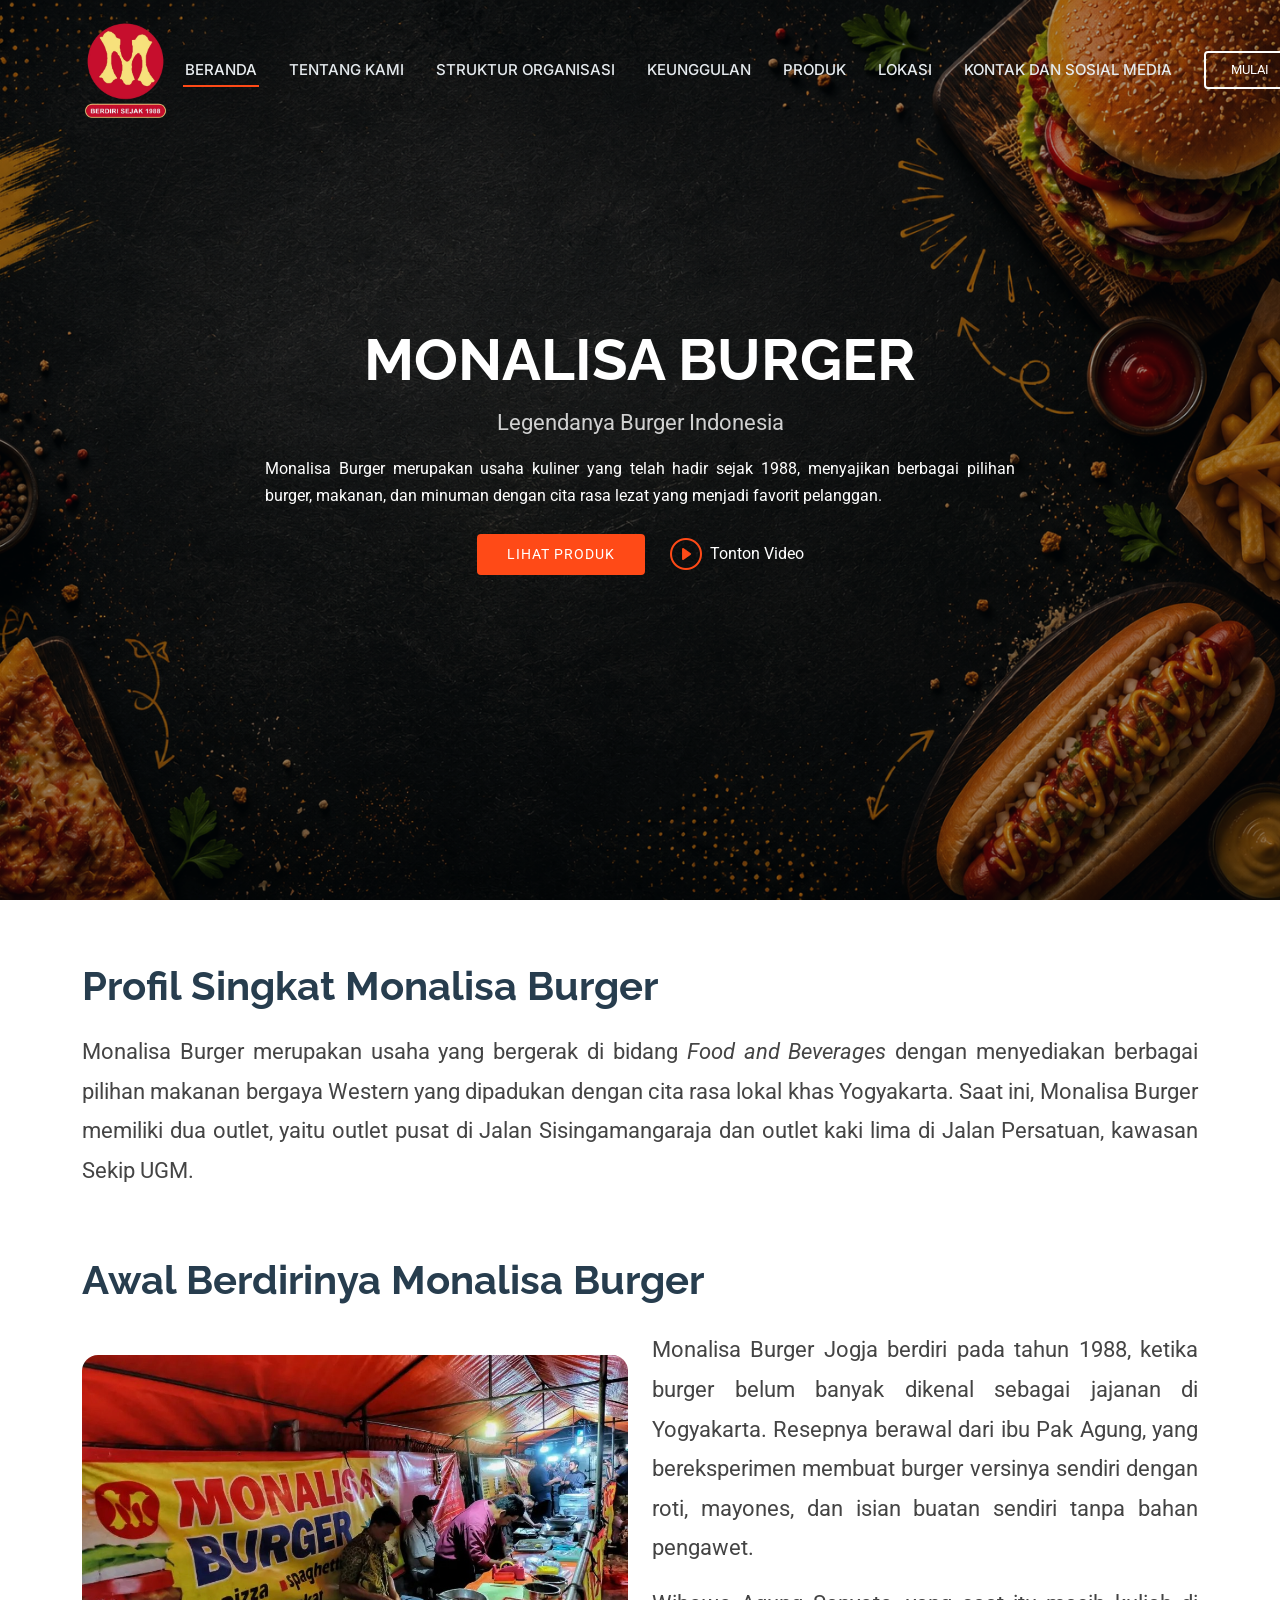
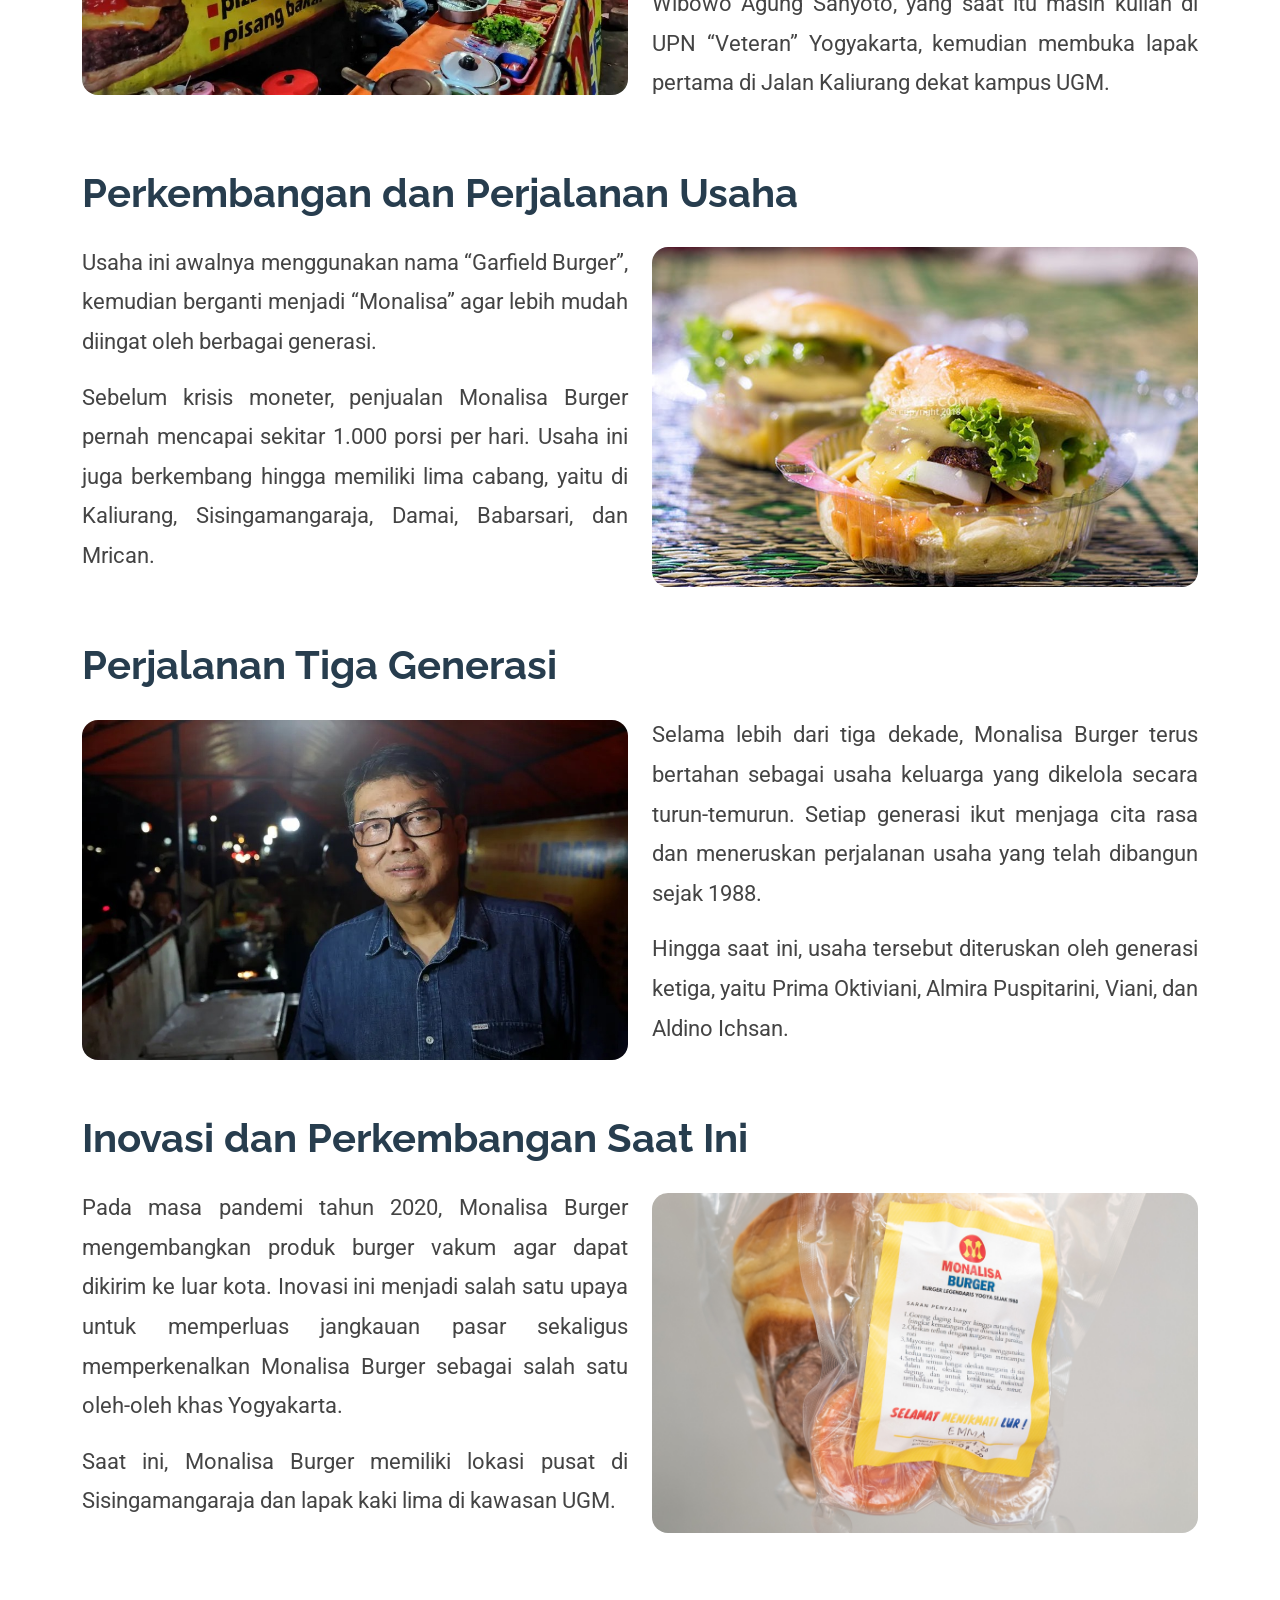
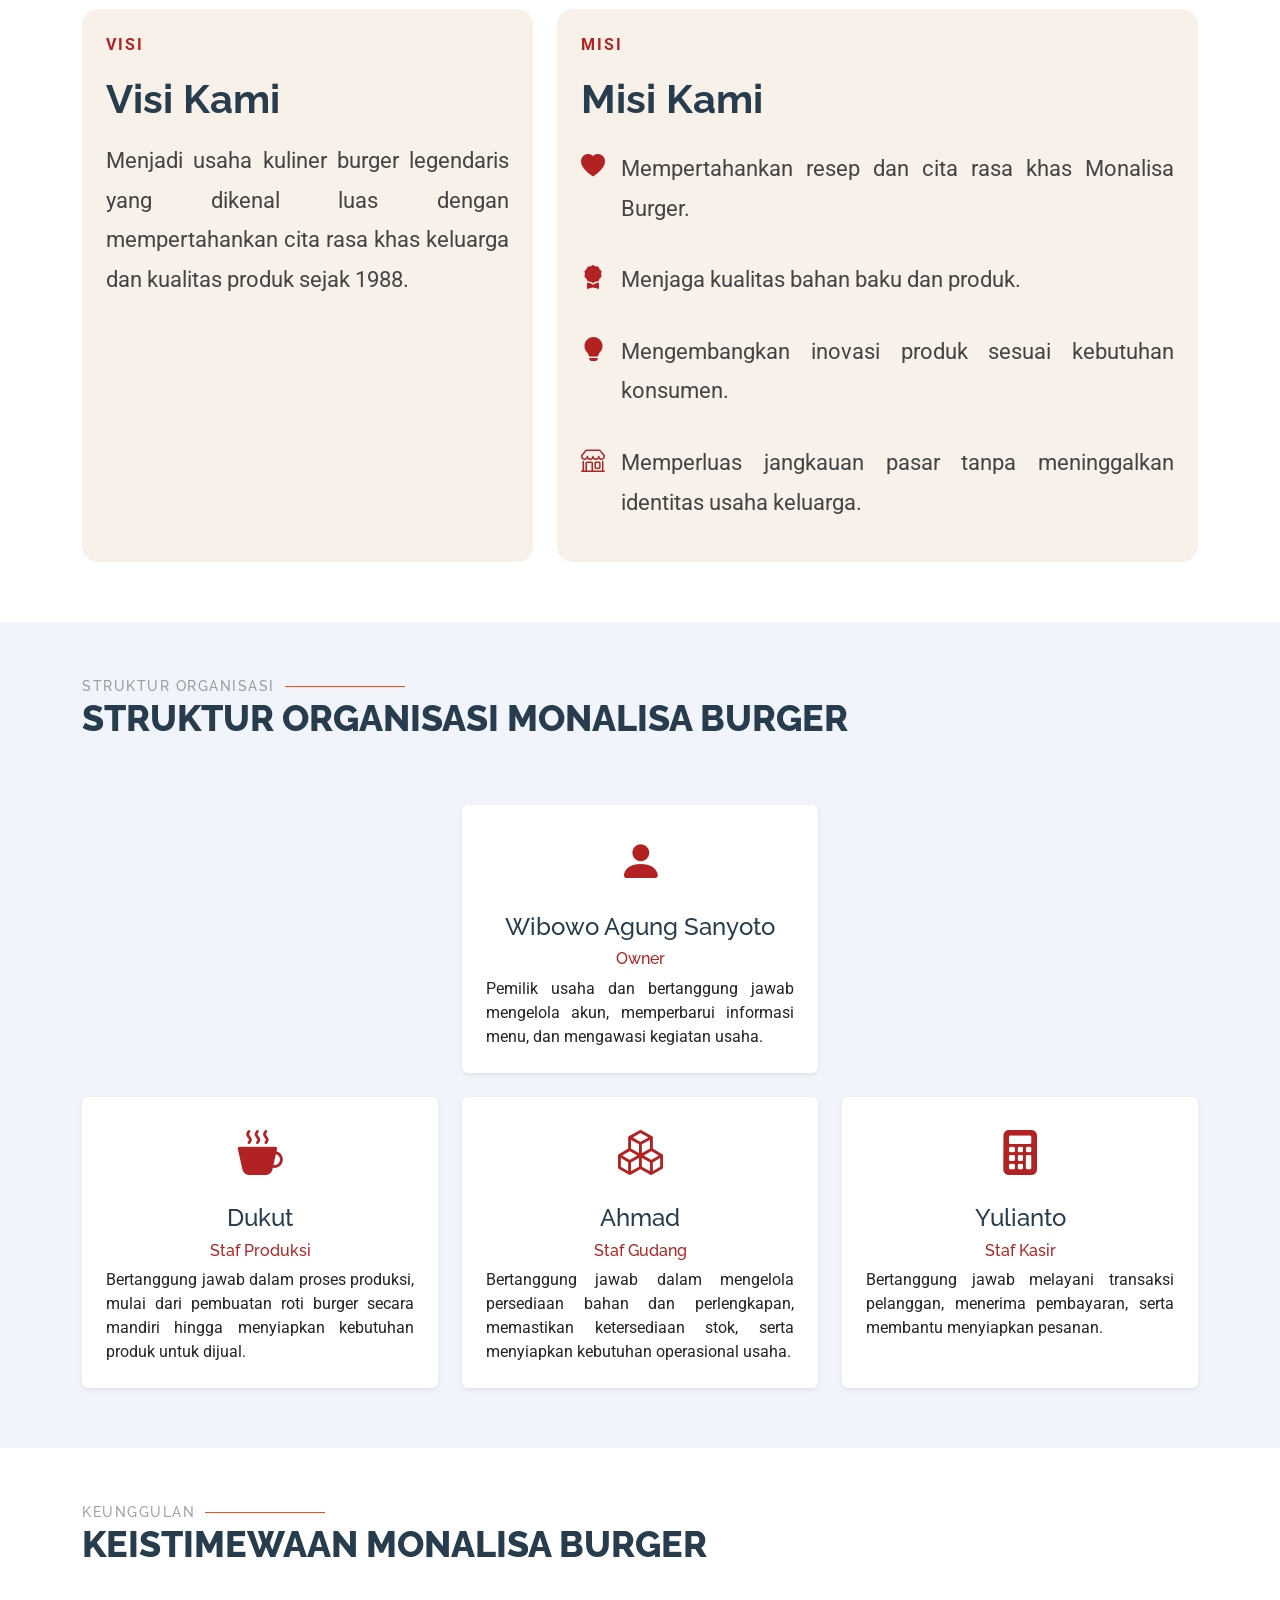
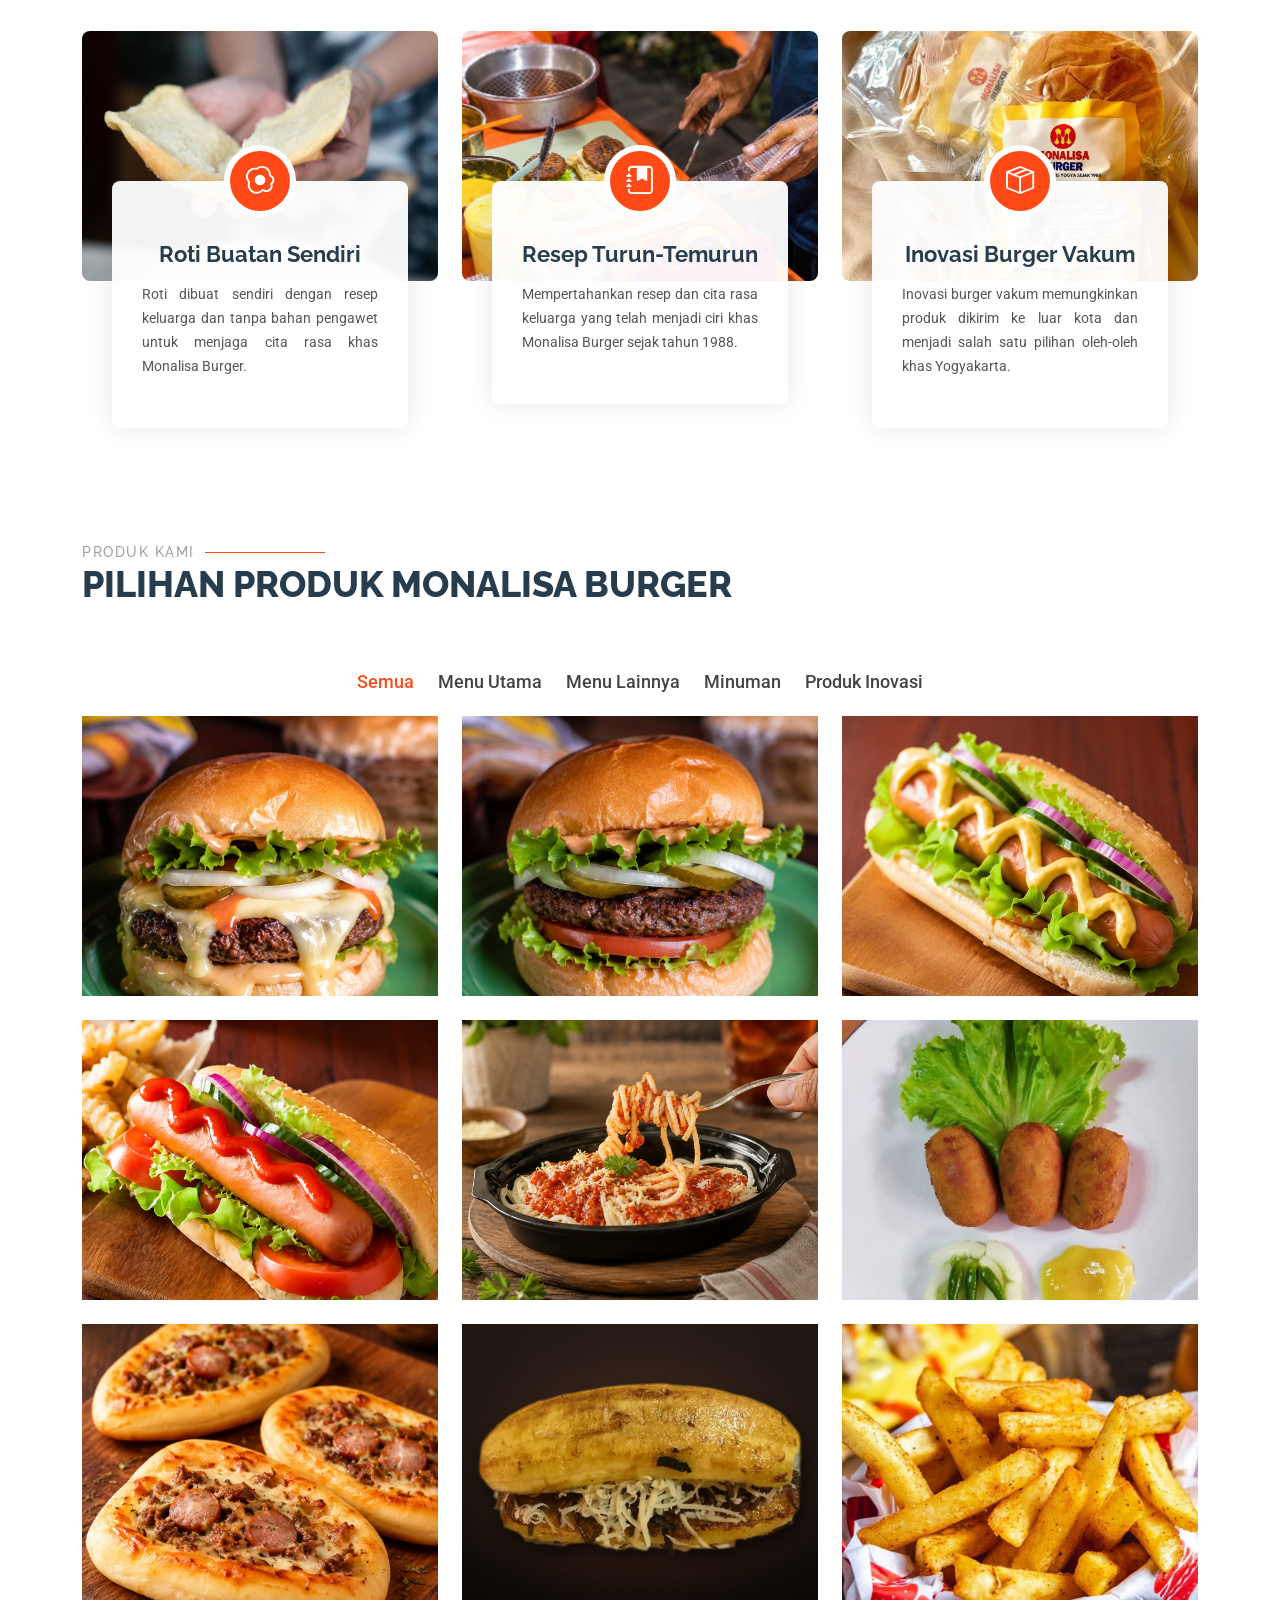
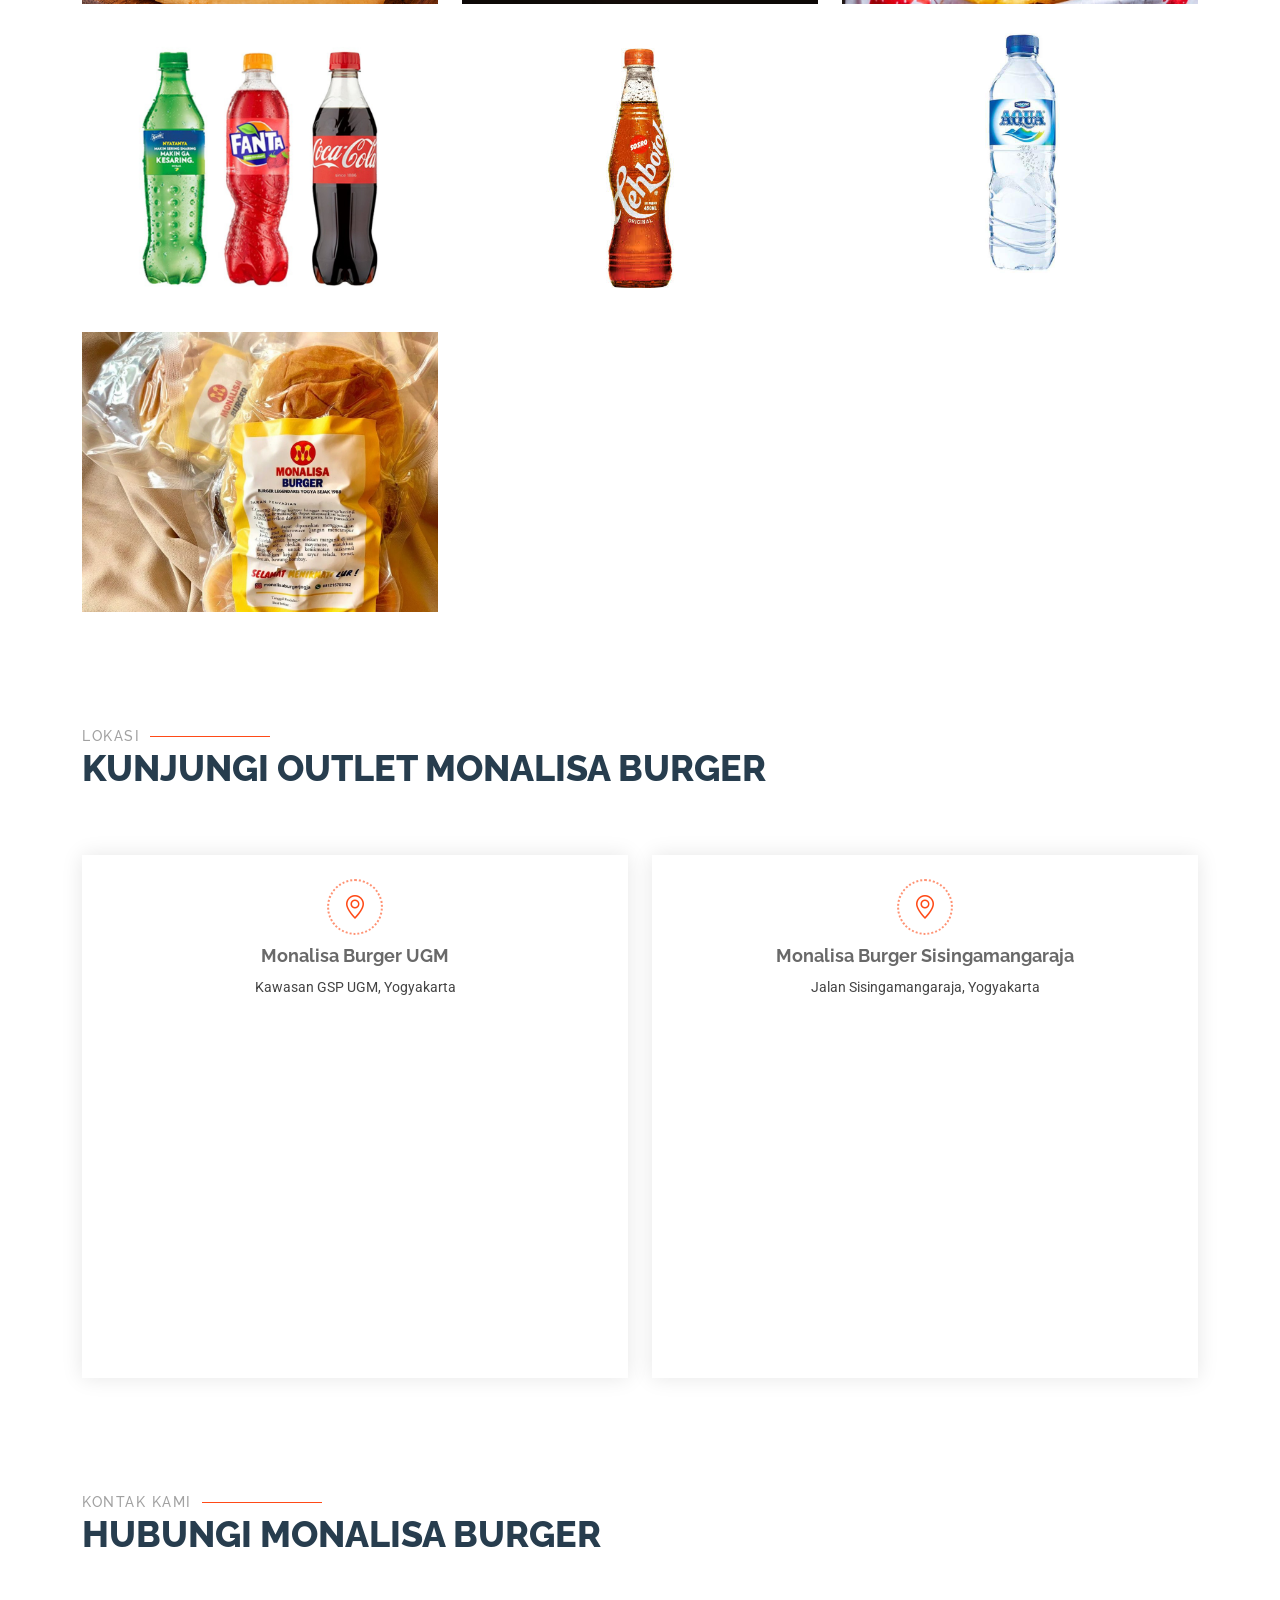
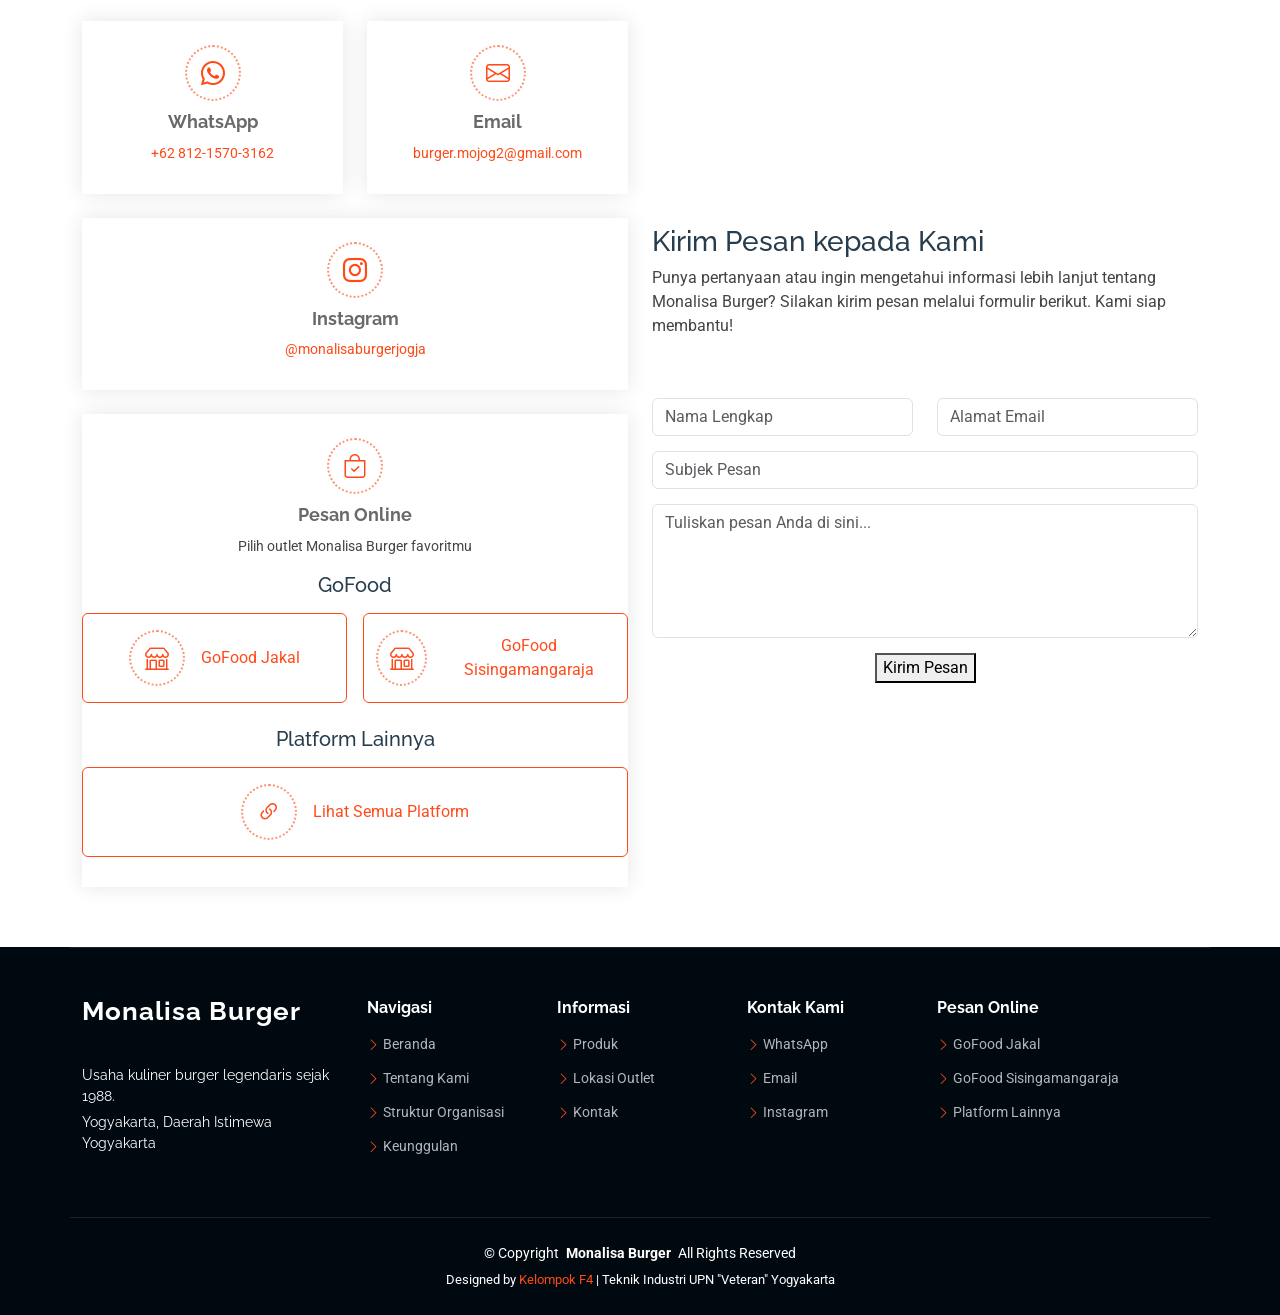
==== index.html @ 2380ec1b "first commit" ====
<!DOCTYPE html>
<html lang="id">

<head>
  <meta charset="utf-8">
  <meta content="width=device-width, initial-scale=1.0" name="viewport">
  <title>Monalisa Burger | Legendanya Burger Indonesia</title>
  <meta name="description" content="">
  <meta name="keywords" content="">

  <!-- Favicons -->
  <link href="assets/img/logo-monalisa2.png" rel="icon">
  <link href="assets/img/logo-monalisa2.png" rel="apple-touch-icon">

  <!-- Fonts -->
  <link href="https://fonts.googleapis.com" rel="preconnect">
  <link href="https://fonts.gstatic.com" rel="preconnect" crossorigin>
  <link href="https://fonts.googleapis.com/css2?family=Roboto:ital,wght@0,100;0,300;0,400;0,500;0,700;0,900;1,100;1,300;1,400;1,500;1,700;1,900&family=Raleway:ital,wght@0,100;0,200;0,300;0,400;0,500;0,600;0,700;0,800;0,900;1,100;1,200;1,300;1,400;1,500;1,600;1,700;1,800;1,900&family=Inter:wght@100;200;300;400;500;600;700;800;900&display=swap" rel="stylesheet">

  <!-- Vendor CSS Files -->
  <link href="assets/vendor/bootstrap/css/bootstrap.min.css" rel="stylesheet">
  <link href="assets/vendor/bootstrap-icons/bootstrap-icons.css" rel="stylesheet">
  <link href="assets/vendor/aos/aos.css" rel="stylesheet">
  <link href="assets/vendor/glightbox/css/glightbox.min.css" rel="stylesheet">
  <link href="assets/vendor/swiper/swiper-bundle.min.css" rel="stylesheet">

  <!-- Main CSS File -->
  <link href="assets/css/main.css" rel="stylesheet">

  <!-- =======================================================
  
  ======================================================== -->
</head>

<body class="index-page">

  <header id="header" class="header d-flex align-items-center fixed-top">
    <div class="container-fluid container-xl position-relative d-flex align-items-center">

      <a href="index.html" class="logo d-flex align-items-center me-auto">
  <img src="./assets/img/logo-monalisa2.png" alt="Monalisa Burger">
</a>

      <nav id="navmenu" class="navmenu">
        <ul>
  <li><a href="#hero" class="active">Beranda</a></li>
  <li><a href="#about">Tentang Kami</a></li>
  <li><a href="#team">Struktur Organisasi</a></li>
  <li><a href="#services">Keunggulan</a></li>
  <li><a href="#portfolio">Produk</a></li>
  <li><a href="#lokasi">Lokasi</a></li>
  <li><a href="#contact">Kontak dan Sosial Media</a></li>
</ul>
        <i class="mobile-nav-toggle d-xl-none bi bi-list"></i>
      </nav>

      <a class="cta-btn" href="index.html#about">Mulai</a>

    </div>
  </header>

  <main class="main">

    <!-- Hero Section -->
    <section id="hero" class="hero section dark-background">

      <img src="assets/img/background-monalisa.png" alt="" data-aos="fade-in">

      <div class="container d-flex flex-column align-items-center">
        <h2 data-aos="fade-up" data-aos-delay="100">MONALISA BURGER</h2>
        <p data-aos="fade-up" data-aos-delay="200">Legendanya Burger Indonesia</p>
        <div class="hero-description" data-aos="fade-up" data-aos-delay="250">
      Monalisa Burger merupakan usaha kuliner yang telah hadir sejak 1988,
      menyajikan berbagai pilihan burger, makanan, dan minuman dengan cita
      rasa lezat yang menjadi favorit pelanggan.
    </div>
        <div class="d-flex mt-4" data-aos="fade-up" data-aos-delay="300">
 <a href="#portfolio" class="btn-get-started">Lihat Produk</a>

 <a href="https://vt.tiktok.com/ZSptwECGv/"
   target="_blank"
   rel="noopener noreferrer"
   class="btn-watch-video d-flex align-items-center">
  <i class="bi bi-play-circle"></i>
  <span>Tonton Video</span>
</a>
</div>
      </div>

    </section><!-- /Hero Section -->

<!-- About Section -->
<section id="about" class="about section">

<div class="container">

    <!-- Profil Singkat UMKM -->
    <div class="row mb-5" data-aos="fade-up">
      <div class="col-12">
        <h3>Profil Singkat Monalisa Burger</h3>
        <p>Monalisa Burger merupakan usaha yang bergerak di bidang <i>Food and Beverages</i> dengan menyediakan berbagai pilihan makanan bergaya Western yang dipadukan dengan cita rasa lokal khas Yogyakarta. Saat ini, Monalisa Burger memiliki dua outlet, yaitu outlet pusat di Jalan Sisingamangaraja dan outlet kaki lima di Jalan Persatuan, kawasan Sekip UGM.</p>
      </div>
    </div>

   
<!-- Sejarah 1 -->
<div class="row gy-4 align-items-center mb-5">
  <div class="col-12" data-aos="fade-up">
    <h3>Awal Berdirinya Monalisa Burger</h3>
  </div>

  <div class="col-lg-6" data-aos="fade-up">
    <img src="assets/img/gerai-monalisa.jpeg"
         class="img-fluid rounded-4 sejarah-img"
         alt="Gerai Monalisa Burger">
  </div>

  <div class="col-lg-6" data-aos="fade-up" data-aos-delay="100">
    <p>Monalisa Burger Jogja berdiri pada tahun 1988, ketika burger belum banyak dikenal sebagai jajanan di Yogyakarta. Resepnya berawal dari ibu Pak Agung, yang bereksperimen membuat burger versinya sendiri dengan roti, mayones, dan isian buatan sendiri tanpa bahan pengawet.</p>
    <p>Wibowo Agung Sanyoto, yang saat itu masih kuliah di UPN “Veteran” Yogyakarta, kemudian membuka lapak pertama di Jalan Kaliurang dekat kampus UGM.</p>
  </div>
</div>

<!-- Sejarah 2 -->
<div class="row gy-4 align-items-center mb-5">
  <div class="col-12" data-aos="fade-up">
    <h3>Perkembangan dan Perjalanan Usaha</h3>
  </div>

  <div class="col-lg-6 order-lg-2" data-aos="fade-up">
    <img src="assets/img/burger-monalisa.jpeg"
         class="img-fluid rounded-4 sejarah-img"
         alt="Perkembangan Monalisa Burger">
  </div>

  <div class="col-lg-6 order-lg-1" data-aos="fade-up" data-aos-delay="100">
    <p>Usaha ini awalnya menggunakan nama “Garfield Burger”, kemudian berganti menjadi “Monalisa” agar lebih mudah diingat oleh berbagai generasi.</p>
    <p>Sebelum krisis moneter, penjualan Monalisa Burger pernah mencapai sekitar 1.000 porsi per hari. Usaha ini juga berkembang hingga memiliki lima cabang, yaitu di Kaliurang, Sisingamangaraja, Damai, Babarsari, dan Mrican.</p>
  </div>
</div>

<!-- Sejarah 3 -->
<div class="row gy-4 align-items-center mb-5">
  <div class="col-12" data-aos="fade-up">
    <h3>Perjalanan Tiga Generasi</h3>
  </div>

  <div class="col-lg-6" data-aos="fade-up">
    <img src="assets/img/pak-agung.jpeg"
         class="img-fluid rounded-4 sejarah-img"
         alt="Pak Agung">
  </div>

  <div class="col-lg-6" data-aos="fade-up" data-aos-delay="100">
    <p>Selama lebih dari tiga dekade, Monalisa Burger terus bertahan sebagai usaha keluarga yang dikelola secara turun-temurun. Setiap generasi ikut menjaga cita rasa dan meneruskan perjalanan usaha yang telah dibangun sejak 1988.</p>
    <p>Hingga saat ini, usaha tersebut diteruskan oleh generasi ketiga, yaitu Prima Oktiviani, Almira Puspitarini, Viani, dan Aldino Ichsan.</p>
  </div>
</div>

<!-- Sejarah 4 -->
<div class="row gy-4 align-items-center mb-5">
  <div class="col-12" data-aos="fade-up">
    <h3>Inovasi dan Perkembangan Saat Ini</h3>
  </div>

  <div class="col-lg-6 order-lg-2" data-aos="fade-up">
    <img src="assets/img/burger-vacum.jpg"
         class="img-fluid rounded-4 sejarah-img"
         alt="Inovasi Produk Monalisa Burger">
  </div>

  <div class="col-lg-6 order-lg-1" data-aos="fade-up" data-aos-delay="100">
    <p>Pada masa pandemi tahun 2020, Monalisa Burger mengembangkan produk burger vakum agar dapat dikirim ke luar kota. Inovasi ini menjadi salah satu upaya untuk memperluas jangkauan pasar sekaligus memperkenalkan Monalisa Burger sebagai salah satu oleh-oleh khas Yogyakarta.</p>
    <p>Saat ini, Monalisa Burger memiliki lokasi pusat di Sisingamangaraja dan lapak kaki lima di kawasan UGM.</p>
  </div>
</div>



<!-- Visi dan Misi -->
<div class="row gy-4 mt-5" data-aos="fade-up">

  <div class="col-lg-5">
    <div class="p-4 h-100 rounded-4" style="background-color: #f8f1e9;">
      <span class="text-uppercase fw-bold" style="color: #b22222; letter-spacing: 2px;">Visi</span>
      <h3 class="mt-3">Visi Kami</h3>
      <p class="mt-3">
        Menjadi usaha kuliner burger legendaris yang dikenal luas
        dengan mempertahankan cita rasa khas keluarga dan kualitas
        produk sejak 1988.
      </p>
    </div>
  </div>

  <div class="col-lg-7">
    <div class="p-4 h-100 rounded-4" style="background-color: #f8f1e9;">
      <span class="text-uppercase fw-bold" style="color: #b22222; letter-spacing: 2px;">Misi</span>
      <h3 class="mt-3">Misi Kami</h3>

      <div class="d-flex gap-3 mt-4">
        <i class="bi bi-heart-fill fs-4" style="color: #b22222;"></i>
        <p>Mempertahankan resep dan cita rasa khas Monalisa Burger.</p>
      </div>

      <div class="d-flex gap-3 mt-3">
        <i class="bi bi-award-fill fs-4" style="color: #b22222;"></i>
        <p>Menjaga kualitas bahan baku dan produk.</p>
      </div>

      <div class="d-flex gap-3 mt-3">
        <i class="bi bi-lightbulb-fill fs-4" style="color: #b22222;"></i>
        <p>Mengembangkan inovasi produk sesuai kebutuhan konsumen.</p>
      </div>

      <div class="d-flex gap-3 mt-3">
        <i class="bi bi-shop fs-4" style="color: #b22222;"></i>
        <p>Memperluas jangkauan pasar tanpa meninggalkan identitas usaha keluarga.</p>
      </div>
    </div>
  </div>

</div>
<!-- End Visi dan Misi -->

</section><!-- /About Section -->

<!-- Team Section -->
<section id="team" class="team section light-background">

  <!-- Section Title -->
  <div class="container section-title" data-aos="fade-up">
    <h2>Struktur Organisasi</h2>
    <p>STRUKTUR ORGANISASI MONALISA BURGER</p>
  </div><!-- End Section Title -->

  <div class="container">

    <!-- Owner -->
    <div class="row justify-content-center mb-4">
      <div class="col-lg-4 col-md-6" data-aos="fade-up">
        <div class="card h-100 border-0 shadow-sm text-center p-4">
          <div class="mb-3">
          <i class="bi bi-person-fill" style="font-size: 45px; color: #b22222;"></i>
          </div>
          <h4>Wibowo Agung Sanyoto</h4>
          <h6 style="color: #b22222;">Owner</h6>
          <p class="mb-0">Pemilik usaha dan bertanggung jawab mengelola akun, memperbarui informasi menu,
  dan mengawasi kegiatan usaha.</p>
        </div>
      </div>
    </div>

    <!-- Staff -->
    <div class="row gy-4">

      <!-- Produksi -->
      <div class="col-lg-4 col-md-6" data-aos="fade-up" data-aos-delay="100">
        <div class="card h-100 border-0 shadow-sm text-center p-4">
          <div class="mb-3">
            <i class="bi bi-cup-hot-fill" style="font-size: 45px; color: #b22222;"></i>
          </div>
          <h4>Dukut</h4>
          <h6 style="color: #b22222;">Staf Produksi</h6>
          <p class="mb-0">Bertanggung jawab dalam proses produksi, mulai dari pembuatan roti burger secara mandiri hingga menyiapkan kebutuhan produk untuk dijual.</p>
        </div>
      </div>

      <!-- Gudang -->
      <div class="col-lg-4 col-md-6" data-aos="fade-up" data-aos-delay="200">
        <div class="card h-100 border-0 shadow-sm text-center p-4">
          <div class="mb-3">
            <i class="bi bi-boxes" style="font-size: 45px; color: #b22222;"></i>
          </div>
          <h4>Ahmad</h4>
          <h6 style="color: #b22222;">Staf Gudang</h6>
          <p class="mb-0">Bertanggung jawab dalam mengelola persediaan bahan dan perlengkapan, memastikan ketersediaan stok, serta menyiapkan kebutuhan operasional usaha.</p>
        </div>
      </div>

      <!-- Kasir -->
      <div class="col-lg-4 col-md-6" data-aos="fade-up" data-aos-delay="300">
        <div class="card h-100 border-0 shadow-sm text-center p-4">
          <div class="mb-3">
          <i class="bi bi-calculator-fill" style="font-size: 45px; color: #b22222;"></i>
          </div>
          <h4>Yulianto</h4>
          <h6 style="color: #b22222;">Staf Kasir</h6>
          <p class="mb-0">Bertanggung jawab melayani transaksi pelanggan, menerima pembayaran, serta membantu menyiapkan pesanan.</p>
        </div>
      </div>

    </div>

  </div>

</section><!-- /Team Section -->
    
<!-- Services Section -->
<section id="services" class="services section">

  <!-- Section Title -->
  <div class="container section-title" data-aos="fade-up">
    <h2>Keunggulan</h2>
    <p>Keistimewaan Monalisa Burger</p>
  </div>

  <div class="container" data-aos="fade-up" data-aos-delay="100">

    <div class="row gy-5">

      <!-- Keunggulan 1 -->
      <div class="col-xl-4 col-md-6" data-aos="zoom-in" data-aos-delay="200">
        <div class="service-item">
          <div class="img">
            <img src="assets/img/roti-buatan.jpg" class="img-fluid" alt="Roti Buatan Sendiri">
          </div>
          <div class="details position-relative">
            <div class="icon">
              <i class="bi bi-egg-fried"></i>
            </div>
            <h3>Roti Buatan Sendiri</h3>
            <p>Roti dibuat sendiri dengan resep keluarga dan tanpa bahan pengawet untuk menjaga cita rasa khas Monalisa Burger.</p>
          </div>
        </div>
      </div>

      <!-- Keunggulan 2 -->
      <div class="col-xl-4 col-md-6" data-aos="zoom-in" data-aos-delay="300">
        <div class="service-item">
          <div class="img">
            <img src="assets/img/resep.png" class="img-fluid" alt="Resep Turun-Temurun">
          </div>
          <div class="details position-relative">
            <div class="icon">
              <i class="bi bi-journal-bookmark-fill"></i>
            </div>
            <h3>Resep Turun-Temurun</h3>
            <p>Mempertahankan resep dan cita rasa keluarga yang telah menjadi ciri khas Monalisa Burger sejak tahun 1988.</p>
          </div>
        </div>
      </div>

      <!-- Keunggulan 3 -->
      <div class="col-xl-4 col-md-6" data-aos="zoom-in" data-aos-delay="400">
        <div class="service-item">
          <div class="img">
            <img src="assets/img/burger-vacum2.jpeg" class="img-fluid" alt="Burger Vakum">
          </div>
          <div class="details position-relative">
            <div class="icon">
              <i class="bi bi-box-seam"></i>
            </div>
            <h3>Inovasi Burger Vakum</h3>
            <p>Inovasi burger vakum memungkinkan produk dikirim ke luar kota dan menjadi salah satu pilihan oleh-oleh khas Yogyakarta.</p>
          </div>
        </div>
      </div>

</section><!-- /Services Section -->


    <!-- Portfolio Section -->
    <section id="portfolio" class="portfolio section">

      <!-- Section Title -->
      <div class="container section-title" data-aos="fade-up">
  <h2>Produk Kami</h2>
  <p>PILIHAN PRODUK MONALISA BURGER</p>
</div><!-- End Section Title -->

      <div class="container">

        <div class="isotope-layout" data-default-filter="*" data-layout="masonry" data-sort="original-order">

        <ul class="portfolio-filters isotope-filters" data-aos="fade-up" data-aos-delay="100">
  <li data-filter="*" class="filter-active">Semua</li>
  <li data-filter=".filter-main">Menu Utama</li>
  <li data-filter=".filter-other">Menu Lainnya</li>
  <li data-filter=".filter-drink">Minuman</li>
  <li data-filter=".filter-inovasi">Produk Inovasi</li>
</ul><!-- End Portfolio Filters -->

        <div class="row gy-4 isotope-container" data-aos="fade-up" data-aos-delay="200">

  <!-- MENU UTAMA -->

  <div class="col-lg-4 col-md-6 portfolio-item isotope-item filter-main">
  <div class="portfolio-content h-100 product-card"
       data-bs-toggle="modal" data-bs-target="#burgerKejuModal"
       style="cursor: pointer;">

    <img src="assets/img/portfolio/burger-keju.png" class="img-fluid" alt="Burger Keju">

    <div class="portfolio-info">
      <h4>Burger Keju</h4>
      <p>Rp26.000</p>
    </div>

  </div>
</div>

  <div class="col-lg-4 col-md-6 portfolio-item isotope-item filter-main">
  <div class="portfolio-content h-100 product-card"
       data-bs-toggle="modal" data-bs-target="#burgerBiasaModal"
       style="cursor: pointer;">

    <img src="assets/img/portfolio/burger-biasa.png" class="img-fluid" alt="Burger Biasa">

    <div class="portfolio-info">
      <h4>Burger Biasa</h4>
      <p>Rp24.000</p>
    </div>

  </div>
</div>

  <div class="col-lg-4 col-md-6 portfolio-item isotope-item filter-main">
  <div class="portfolio-content h-100 product-card"
       data-bs-toggle="modal" data-bs-target="#hotdogKejuModal"
       style="cursor: pointer;">

    <img src="assets/img/portfolio/hotdog-keju.png" class="img-fluid" alt="Hotdog Keju">

    <div class="portfolio-info">
      <h4>Hotdog Keju</h4>
      <p>Rp26.000</p>
    </div>

  </div>
</div>

  <div class="col-lg-4 col-md-6 portfolio-item isotope-item filter-main">
  <div class="portfolio-content h-100 product-card"
       data-bs-toggle="modal" data-bs-target="#hotdogBiasaModal"
       style="cursor: pointer;">

    <img src="assets/img/portfolio/hotdog-biasa.png" class="img-fluid" alt="Hotdog Biasa">

    <div class="portfolio-info">
      <h4>Hotdog Biasa</h4>
      <p>Rp24.000</p>
    </div>

  </div>
</div>

  <!-- MENU LAINNYA -->

  <div class="col-lg-4 col-md-6 portfolio-item isotope-item filter-other">
  <div class="portfolio-content h-100 product-card"
       data-bs-toggle="modal" data-bs-target="#spaghettiModal"
       style="cursor: pointer;">

    <img src="assets/img/portfolio/spagetti.png" class="img-fluid" alt="Spaghetti">

    <div class="portfolio-info">
      <h4>Spaghetti</h4>
      <p>Rp18.000</p>
    </div>

  </div>
</div>

 <div class="col-lg-4 col-md-6 portfolio-item isotope-item filter-other">
  <div class="portfolio-content h-100 product-card"
       data-bs-toggle="modal" data-bs-target="#kroketMayoModal"
       style="cursor: pointer;">

   <img src="assets/img/kroket.jpeg"
     class="img-fluid rounded-4 pisang-card-img"
     alt="Kroket Mayo">

    <div class="portfolio-info">
      <h4>Kroket Mayo</h4>
      <p>Rp16.000</p>
    </div>

  </div>
</div>

  <div class="col-lg-4 col-md-6 portfolio-item isotope-item filter-other">
  <div class="portfolio-content h-100 product-card"
       data-bs-toggle="modal" data-bs-target="#pizzaModal"
       style="cursor: pointer;">

    <img src="assets/img/portfolio/pizza-2.png" class="img-fluid" alt="Pizza">

    <div class="portfolio-info">
      <h4>Pizza</h4>
      <p>Rp15.000</p>
    </div>

  </div>
</div>

  <div class="col-lg-4 col-md-6 portfolio-item isotope-item filter-other">
  <div class="portfolio-content h-100 product-card"
       data-bs-toggle="modal" data-bs-target="#pisangBakarModal"
       style="cursor: pointer;">

    <img src="./assets/img/portfolio/pisang-bakar.jpg"
     class="img-fluid pisang-card-img"
     alt="Pisang Bakar"
     onerror="this.onerror=null; this.src='assets/img/pisang-bakar.jpg';">

    <div class="portfolio-info">
      <h4>Pisang Bakar</h4>
      <p>Rp8.000</p>
    </div>

  </div>
</div>

<div class="col-lg-4 col-md-6 portfolio-item isotope-item filter-other">
  <div class="portfolio-content h-100 product-card"
       data-bs-toggle="modal" data-bs-target="#frenchFriesModal"
       style="cursor: pointer;">

    <img src="assets/img/portfolio/french-fries2.jpg"
     class="img-fluid"
     alt="French Fries"
     style="width: 100%; height: 100%; object-fit: cover;">
    <div class="portfolio-info">
      <h4>French Fries</h4>
      <p>Rp10.000</p>
    </div>

  </div>
</div>

  <!-- MINUMAN -->

  <div class="col-lg-4 col-md-6 portfolio-item isotope-item filter-drink">
  <div class="portfolio-content h-100 product-card"
       data-bs-toggle="modal" data-bs-target="#softDrinkModal"
       style="cursor: pointer;">

    <img src="assets/img/portfolio/soft-drink.jpg" class="img-fluid" alt="Soft Drink">

    <div class="portfolio-info">
      <h4>Soft Drink</h4>
      <p>Rp5.000</p>
    </div>

  </div>
</div>

 <div class="col-lg-4 col-md-6 portfolio-item isotope-item filter-drink">
  <div class="portfolio-content h-100 product-card"
       data-bs-toggle="modal" data-bs-target="#tehBotolModal"
       style="cursor: pointer;">

   <img src="assets/img/portfolio/teh-botol.jpg"
     class="img-fluid teh-botol-img"
     alt="Teh Botol">

    <div class="portfolio-info">
      <h4>Teh Botol</h4>
      <p>Rp5.000</p>
    </div>

  </div>
</div>

  <div class="col-lg-4 col-md-6 portfolio-item isotope-item filter-drink">
  <div class="portfolio-content h-100 product-card"
       data-bs-toggle="modal" data-bs-target="#aquaBotolModal"
       style="cursor: pointer;">

   <div class="aqua-img-wrapper">
  <img src="./assets/img/portfolio/aqua-botol.jpg"
     class="img-fluid aqua-img"
     alt="Aqua Botol"
     onerror="this.onerror=null; this.src='assets/img/aqua-botol.jpg';">
</div>
    <div class="portfolio-info">
      <h4>Aqua Botol</h4>
      <p>Rp5.000</p>
    </div>

  </div>
</div>


<!-- PRODUK INOVASI: BURGER VAKUM -->

<div class="col-lg-4 col-md-6 portfolio-item isotope-item filter-inovasi">
  <div class="portfolio-content h-100 product-card"
       data-bs-toggle="modal"
       data-bs-target="#burgerVakumModal"
       style="cursor: pointer;">

    <img src="assets/img/burger-vacum2.jpeg"
         class="img-fluid"
         alt="Burger Vakum Monalisa">

    <div class="portfolio-info">
      <h4>Burger Vakum Monalisa</h4>
      <p>Rp52.000</p>
    </div>

  </div>
</div>

          </div><!-- End Portfolio Container -->

        </div>

      </div>

    </section><!-- /Portfolio Section -->
    
<!-- Location Section -->
<section id="lokasi" class="contact section">

  <div class="container section-title" data-aos="fade-up">
    <h2>Lokasi</h2>
    <p>KUNJUNGI OUTLET MONALISA BURGER</p>
  </div>

  <div class="container" data-aos="fade-up">

    <div class="row gy-4">

      <!-- Lokasi UGM -->
      <div class="col-lg-6">
        <div class="info-item d-flex flex-column justify-content-center align-items-center">
         <a href="https://maps.app.goo.gl/EutedpQKK1hJoEfNA?g_st=iw"
   target="_blank"
   rel="noopener noreferrer"
   title="Buka lokasi di Google Maps"
   style="color: #ff4b1b; font-size: 32px;">
  <i class="bi bi-geo-alt"></i>
</a>
          <h3>Monalisa Burger UGM</h3>
          <p>Kawasan GSP UGM, Yogyakarta</p>
<iframe
  src="https://www.google.com/maps/embed?pb=!1m18!1m12!1m3!1d4251.695176305758!2d110.3753746!3d-7.773915000000001!2m3!1f0!2f0!3f0!3m2!1i1024!2i768!4f13.1!3m3!1m2!1s0x2e7a59b87182ef13%3A0x162ed4a237f35e6b!2smonalisa%20burger!5e1!3m2!1sid!2sid!4v1794998465765!5m2!1sid!2sid"
  width="100%"
  height="350"
  style="border:0;"
  allowfullscreen=""
  loading="lazy"
  referrerpolicy="strict-origin-when-cross-origin">
</iframe>
        </div>
      </div>
<!-- Lokasi Sisingamangaraja -->
<div class="col-lg-6">
  <div class="info-item d-flex flex-column justify-content-center align-items-center">
    <a href="https://maps.app.goo.gl/PfFD6sq7CGSdJ1SS9?g_st=iw"
   target="_blank"
   rel="noopener noreferrer"
   title="Buka lokasi di Google Maps"
   style="color: #ff4b1b; font-size: 32px;">
  <i class="bi bi-geo-alt"></i>
</a>
    <h3>Monalisa Burger Sisingamangaraja</h3>
    <p>Jalan Sisingamangaraja, Yogyakarta</p>

    <iframe
      src="https://www.google.com/maps/embed?pb=!1m18!1m12!1m3!1d4251.230085254892!2d110.3729928!3d-7.819690800000001!2m3!1f0!2f0!3f0!3m2!1i1024!2i768!4f13.1!3m3!1m2!1s0x2e7a57a16387bdc5%3A0x6b7ecdf22493fc22!2sMonalisa%20Burger!5e1!3m2!1sid!2sid!4v1794998614491!5m2!1sid!2sid"
      width="100%"
      height="350"
      style="border:0;"
      allowfullscreen=""
      loading="lazy"
      referrerpolicy="strict-origin-when-cross-origin">
    </iframe>
  </div>
</div>

    </div>
  </div>
</section>
<!-- /Location Section -->

    
    <!-- Contact Section -->
    <section id="contact" class="contact section">

      <!-- Section Title -->
      <div class="container section-title" data-aos="fade-up">
       <h2>Kontak Kami</h2>
<p>HUBUNGI MONALISA BURGER</p>
      </div><!-- End Section Title -->

      <div class="container" data-aos="fade-up" data-aos-delay="100">

        <div class="row gy-4">
          <div class="col-lg-6 ">
            <div class="row gy-4">

        
              <div class="col-md-6">
                <div class="info-item d-flex flex-column justify-content-center align-items-center" data-aos="fade-up" data-aos-delay="300">
                <a href="https://wa.me/6281215703162" target="_blank" class="contact-link d-flex flex-column justify-content-center align-items-center text-center w-100">
  <i class="bi bi-whatsapp"></i>
  <h3>WhatsApp</h3>
  <p>+62 812-1570-3162</p>
</a>
                </div>
              </div><!-- End Info Item -->

              <div class="col-md-6">
                <div class="info-item d-flex flex-column justify-content-center align-items-center" data-aos="fade-up" data-aos-delay="400">
                  <a href="https://mail.google.com/mail/?view=cm&fs=1&to=burger.mojog2@gmail.com" target="_blank" class="contact-link d-flex flex-column justify-content-center align-items-center text-center w-100">
  <i class="bi bi-envelope"></i>
  <h3>Email</h3>
  <p>burger.mojog2@gmail.com</p>
</a>
                </div>
              </div><!-- End Info Item -->

<div class="col-lg-12">
  <div class="info-item d-flex flex-column justify-content-center align-items-center" data-aos="fade-up" data-aos-delay="500">

    <a href="https://www.instagram.com/monalisaburgerjogja/" target="_blank" class="contact-link d-flex flex-column justify-content-center align-items-center text-center w-100">
      <i class="bi bi-instagram"></i>
      <h3>Instagram</h3>
      <p>@monalisaburgerjogja</p>
    </a>

  </div>
</div><!-- End Instagram Item -->



<div class="col-lg-12">
  <div class="info-item d-flex flex-column justify-content-center align-items-center" data-aos="fade-up">

    <i class="bi bi-bag-check"></i>
    <h3>Pesan Online</h3>
    <p>Pilih outlet Monalisa Burger favoritmu</p>

    <div class="w-100" style="max-width: 600px;">

      <h5 class="text-center mt-3 mb-3">GoFood</h5>

      <div class="row g-3">
        <div class="col-md-6">
          <a href="https://gofood.co.id/yogyakarta/restaurant/monalisa-burger-jakal-persatuan-01af7f87-549e-40e5-a716-a21aa09773e9"
  target="_blank" class="btn btn-outline-danger w-100 d-flex align-items-center justify-content-center gap-3 py-3">
  <i class="bi bi-shop"></i>
  GoFood Jakal
</a>
        </div>

        <div class="col-md-6">
          <a href="https://gofood.co.id/yogyakarta/restaurant/monalisa-burger-sisingamangaraja-seberang-bds-syariah-19600fdf-d0d1-405e-90b2-a69065e97a24"
  target="_blank" class="btn btn-outline-danger w-100 d-flex align-items-center justify-content-center gap-3 py-3">
  <i class="bi bi-shop"></i>
  GoFood Sisingamangaraja
</a>
        </div>
      </div>

      <h5 class="text-center mt-4 mb-3">Platform Lainnya</h5>

      <a href="https://linktr.ee/monalisaburgerjogja"
  target="_blank" class="btn btn-outline-danger w-100 d-flex align-items-center justify-content-center gap-3 py-3">
  <i class="bi bi-link-45deg"></i>
  Lihat Semua Platform
</a>
    </div>

  </div>
</div><!-- End Pesan Online Item -->

            </div>
          </div>

        

<div class="col-lg-6">
  <div class="contact-form-wrapper" data-aos="fade-up" data-aos-delay="500">

    <div class="mb-4">
      <h3>Kirim Pesan kepada Kami</h3>
      <p>
        Punya pertanyaan atau ingin mengetahui informasi lebih lanjut
        tentang Monalisa Burger? Silakan kirim pesan melalui formulir
        berikut. Kami siap membantu!
      </p>
    </div>

    <form id="monalisaContactForm"
      action="https://formsubmit.co/aa3216fd2a60455a9d721e18ee9c1525"
      method="POST">

      <input type="hidden" name="_subject"
        value="Pesan Baru dari Website Monalisa Burger">

      <input type="hidden" name="_template" value="table">

      <input type="hidden" name="_captcha" value="false">

      <div class="row gy-4">

        <div class="col-md-6">
          <input type="text" name="name" class="form-control"
            placeholder="Nama Lengkap" required>
        </div>

        <div class="col-md-6">
          <input type="email" class="form-control" name="email"
            placeholder="Alamat Email" required>
        </div>

        <div class="col-md-12">
          <input type="text" class="form-control" name="subject"
            placeholder="Subjek Pesan" required>
        </div>

        <div class="col-md-12">
          <textarea class="form-control" name="message" rows="5"
            placeholder="Tuliskan pesan Anda di sini..." required></textarea>
        </div>

        <div class="col-md-12 text-center">

          <div id="formLoading" style="display:none; margin-bottom:15px;">
            Mengirim pesan...
          </div>

          <div id="formSuccess"
            style="display:none; color:green; margin-bottom:15px;">
            Terima kasih! Pesan Anda berhasil dikirim.
            Kami akan segera menghubungi Anda.
          </div>

          <div id="formError"
            style="display:none; color:red; margin-bottom:15px;">
            Pesan gagal dikirim. Silakan coba kembali.
          </div>

          <button type="submit" id="submitButton">
            Kirim Pesan
          </button>

        </div>

      </div>
    </form>

  </div>
</div><!-- End Contact Form -->

        </div>

      </div>

    </section><!-- /Contact Section -->

  </main>

  <!-- Burger Keju Modal -->
<div class="modal fade" id="burgerKejuModal" tabindex="-1" aria-hidden="true">
  <div class="modal-dialog modal-dialog-centered">
    <div class="modal-content">

      <div class="modal-header">
        <h5 class="modal-title">Burger Keju</h5>
        <button type="button" class="btn-close" data-bs-dismiss="modal" aria-label="Close"></button>
      </div>

      <div class="modal-body text-center">
        <img src="assets/img/portfolio/burger-keju.png"
             class="img-fluid rounded mb-3"
             alt="Burger Keju">

        <h4>Burger Keju</h4>
        <h5 style="color: #b22222;">Rp26.000</h5>

        <p>Burger dengan roti buatan sendiri, daging burger olahan sendiri,
  sayuran, dan mayones khas Monalisa yang memiliki perpaduan rasa
  manis, gurih, serta sedikit pedas. Dilengkapi dengan tambahan
  keju untuk melengkapi cita rasanya.</p>
      </div>

    </div>
  </div>
</div>
<!-- End Burger Keju Modal -->

<!-- Burger Biasa Modal -->
<div class="modal fade" id="burgerBiasaModal" tabindex="-1" aria-hidden="true">
  <div class="modal-dialog modal-dialog-centered">
    <div class="modal-content">

      <div class="modal-header">
        <h5 class="modal-title">Burger Biasa</h5>
        <button type="button" class="btn-close" data-bs-dismiss="modal" aria-label="Close"></button>
      </div>

      <div class="modal-body text-center">
        <img src="assets/img/portfolio/burger-biasa.png"
             class="img-fluid rounded mb-3"
             alt="Burger Biasa">

        <h4>Burger Biasa</h4>
        <h5 style="color: #b22222;">Rp24.000</h5>

        <p>
          Burger dengan roti buatan sendiri, daging burger olahan sendiri,
          sayuran, dan mayones racikan khas Monalisa. Menghadirkan
          perpaduan rasa manis, gurih, dan sedikit pedas yang menjadi
          ciri khas Monalisa Burger.
        </p>
      </div>

    </div>
  </div>
</div>
<!-- End Burger Biasa Modal -->

<!-- Hotdog Keju Modal -->
<div class="modal fade" id="hotdogKejuModal" tabindex="-1" aria-hidden="true">
  <div class="modal-dialog modal-dialog-centered">
    <div class="modal-content">

      <div class="modal-header">
        <h5 class="modal-title">Hotdog Keju</h5>
        <button type="button" class="btn-close" data-bs-dismiss="modal" aria-label="Close"></button>
      </div>

      <div class="modal-body text-center">
        <img src="assets/img/portfolio/hotdog-keju.png"
             class="img-fluid rounded mb-3"
             alt="Hotdog Keju">

        <h4>Hotdog Keju</h4>
        <h5 style="color: #b22222;">Rp26.000</h5>

        <p>
          Hidangan hotdog dengan tambahan keju yang memberikan
          perpaduan cita rasa gurih dalam setiap sajian.
        </p>
      </div>

    </div>
  </div>
</div>
<!-- End Hotdog Keju Modal -->

<!-- Hotdog Biasa Modal -->
<div class="modal fade" id="hotdogBiasaModal" tabindex="-1" aria-hidden="true">
  <div class="modal-dialog modal-dialog-centered">
    <div class="modal-content">

      <div class="modal-header">
        <h5 class="modal-title">Hotdog Biasa</h5>
        <button type="button" class="btn-close" data-bs-dismiss="modal" aria-label="Close"></button>
      </div>

      <div class="modal-body text-center">
        <img src="assets/img/portfolio/hotdog-biasa.png"
             class="img-fluid rounded mb-3"
             alt="Hotdog Biasa">

        <h4>Hotdog Biasa</h4>
        <h5 style="color: #b22222;">Rp24.000</h5>

        <p>
          Sajian hotdog dengan perpaduan roti dan isian yang praktis
          untuk dinikmati sebagai pilihan makanan Monalisa Burger.
        </p>
      </div>

    </div>
  </div>
</div>
<!-- End Hotdog Biasa Modal -->

<!-- Spaghetti Modal -->
<div class="modal fade" id="spaghettiModal" tabindex="-1" aria-hidden="true">
  <div class="modal-dialog modal-dialog-centered">
    <div class="modal-content">

      <div class="modal-header">
        <h5 class="modal-title">Spaghetti</h5>
        <button type="button" class="btn-close" data-bs-dismiss="modal" aria-label="Close"></button>
      </div>

      <div class="modal-body text-center">
        <img src="assets/img/portfolio/spagetti.png"
             class="img-fluid rounded mb-3"
             alt="Spaghetti">

        <h4>Spaghetti</h4>
        <h5 style="color: #b22222;">Rp18.000</h5>

        <p>
          Spaghetti dengan saus bolognesse spesial dengan citarasa manis asam pedas khas monalisa, dan dilengkapi dengan keju parut diatasnya.
        </p>
      </div>

    </div>
  </div>
</div>
<!-- End Spaghetti Modal -->

<!-- Kroket Mayo Modal -->
<div class="modal fade" id="kroketMayoModal" tabindex="-1" aria-hidden="true">
  <div class="modal-dialog modal-dialog-centered">
    <div class="modal-content">

      <div class="modal-header">
        <h5 class="modal-title">Kroket Mayo</h5>
        <button type="button" class="btn-close" data-bs-dismiss="modal" aria-label="Close"></button>
      </div>

      <div class="modal-body text-center">
      
<img src="assets/img/kroket.jpeg"
     class="img-fluid product-modal-img"
     alt="Kroket Mayo">
    

        <h4>Kroket Mayo</h4>
        <h5 style="color: #b22222;">Rp16.000</h5>

        <p>
          Kroket dengan tambahan mayones yang menghadirkan
          pilihan camilan gurih untuk menemani hidangan utama.
        </p>
      </div>

    </div>
  </div>
</div>
<!-- End Kroket Mayo Modal -->

<!-- Pizza Modal -->
<div class="modal fade" id="pizzaModal" tabindex="-1" aria-hidden="true">
  <div class="modal-dialog modal-dialog-centered">
    <div class="modal-content">

      <div class="modal-header">
        <h5 class="modal-title">Pizza</h5>
        <button type="button" class="btn-close" data-bs-dismiss="modal" aria-label="Close"></button>
      </div>

      <div class="modal-body text-center">
        <img src="assets/img/portfolio/pizza-2.png"
             class="img-fluid rounded mb-3"
             alt="Pizza">

        <h4>Pizza</h4>
        <h5 style="color: #b22222;">Rp15.000</h5>

        <p>
          Pilihan hidangan pizza homemade, dibuat dalam ukuran personal, dengan olesan saus yang khas dilengkapi taburan sosis keju dan daging cincang, memiliki cita rasa gurih yang cocok
          dinikmati sebagai makanan pendamping.
        </p>
      </div>

    </div>
  </div>
</div>
<!-- End Pizza Modal -->

<!-- Pisang Bakar Modal -->
<div class="modal fade" id="pisangBakarModal" tabindex="-1" aria-hidden="true">
  <div class="modal-dialog modal-dialog-centered">
    <div class="modal-content">

      <div class="modal-header">
        <h5 class="modal-title">Pisang Bakar</h5>
        <button type="button" class="btn-close" data-bs-dismiss="modal" aria-label="Close"></button>
      </div>

      <div class="modal-body text-center">
        <img src="./assets/img/portfolio/pisang-bakar.jpg"
             class="img-fluid rounded mb-3 pisang-modal-img"
             alt="Pisang Bakar"
             onerror="this.onerror=null; this.src='assets/img/pisang-bakar.jpg';">

        <h4>Pisang Bakar</h4>
        <h5 style="color: #b22222;">Rp8.000</h5>

        <p>
          Pisang kepok dengan kematangan yang pas dibakar menggunakan olesan mentega ditambah parutan keju dan meises spesial.
        </p>
      </div>

    </div>
  </div>
</div>
<!-- End Pisang Bakar Modal -->


<!-- French Fries Modal -->
<div class="modal fade" id="frenchFriesModal" tabindex="-1" aria-hidden="true">
  <div class="modal-dialog modal-dialog-centered">
    <div class="modal-content">

      <div class="modal-header">
        <h5 class="modal-title">French Fries</h5>
        <button type="button" class="btn-close" data-bs-dismiss="modal" aria-label="Close"></button>
      </div>

      <div class="modal-body text-center">
        <img src="assets/img/portfolio/french-fries2.jpg"
             class="img-fluid rounded mb-3"
             alt="French Fries">

        <h4>French Fries</h4>
        <h5 style="color: #b22222;">Rp10.000</h5>

        <p>
          Kentang goreng yang cocok dinikmati sebagai camilan
          maupun pelengkap hidangan utama.
        </p>
      </div>

    </div>
  </div>
</div>
<!-- End French Fries Modal -->

<!-- Soft Drink Modal -->
<div class="modal fade" id="softDrinkModal" tabindex="-1" aria-hidden="true">
  <div class="modal-dialog modal-dialog-centered">
    <div class="modal-content">

      <div class="modal-header">
        <h5 class="modal-title">Soft Drink</h5>
        <button type="button" class="btn-close" data-bs-dismiss="modal" aria-label="Close"></button>
      </div>

      <div class="modal-body text-center">
        <img src="assets/img/portfolio/soft-drink.jpg"
             class="img-fluid rounded mb-3"
             alt="Soft Drink">

        <h4>Soft Drink</h4>
        <h5 style="color: #b22222;">Rp5.000</h5>

        <p>
          Minuman ringan yang menyegarkan dan cocok dinikmati
          sebagai pendamping berbagai pilihan menu Monalisa Burger.
        </p>
      </div>

    </div>
  </div>
</div>
<!-- End Soft Drink Modal -->

<!-- Teh Botol Modal -->
<div class="modal fade" id="tehBotolModal" tabindex="-1" aria-hidden="true">
  <div class="modal-dialog modal-dialog-centered">
    <div class="modal-content">

      <div class="modal-header">
        <h5 class="modal-title">Teh Botol</h5>
        <button type="button" class="btn-close" data-bs-dismiss="modal" aria-label="Close"></button>
      </div>

      <div class="modal-body text-center">
        <img src="assets/img/portfolio/teh-botol.jpg"
             class="img-fluid rounded mb-3"
             alt="Teh Botol">

        <h4>Teh Botol</h4>
        <h5 style="color: #b22222;">Rp5.000</h5>

        <p>
          Minuman teh siap minum dengan cita rasa khas yang
          menyegarkan dan cocok menemani hidangan Monalisa Burger.
        </p>
      </div>

    </div>
  </div>
</div>
<!-- End Teh Botol Modal -->

<!-- Aqua Botol Modal -->
<div class="modal fade" id="aquaBotolModal" tabindex="-1" aria-hidden="true">
  <div class="modal-dialog modal-dialog-centered">
    <div class="modal-content">

      <div class="modal-header">
        <h5 class="modal-title">Aqua Botol</h5>
        <button type="button" class="btn-close" data-bs-dismiss="modal" aria-label="Close"></button>
      </div>

      <div class="modal-body text-center">
        <img src="./assets/img/portfolio/aqua-botol.jpg"
     class="img-fluid rounded mb-3"
     alt="Aqua Botol"
     onerror="this.onerror=null; this.src='assets/img/aqua-botol.jpg';">

        <h4>Aqua Botol</h4>
        <h5 style="color: #b22222;">Rp5.000</h5>

        <p>
          Air mineral dalam kemasan botol yang praktis untuk
          menemani hidangan dan menjaga kebutuhan cairan tubuh.
        </p>
      </div>

    </div>
  </div>
</div>
<!-- End Aqua Botol Modal -->


<!-- Modal Burger Vakum -->
<div class="modal fade" id="burgerVakumModal" tabindex="-1" aria-labelledby="burgerVakumModalLabel" aria-hidden="true">
  <div class="modal-dialog modal-dialog-centered">
    <div class="modal-content">

      <div class="modal-header">
        <h5 class="modal-title" id="burgerVakumModalLabel">
          Burger Vakum Monalisa
        </h5>
        <button type="button" class="btn-close" data-bs-dismiss="modal" aria-label="Close"></button>
      </div>

      <div class="modal-body">
       <img src="assets/img/burger-vacum2.jpeg"
     class="img-fluid product-modal-img"
     alt="Burger Vakum Monalisa">

        <h4>Rp52.000</h4>

        <p>
          Burger vakum Monalisa berisi 2 roti dan 2 daging,
          dilengkapi mayones dengan perpaduan rasa pedas dan manis.
          Produk memiliki berat total 650 gram.
        </p>

        <p>
          <strong>Pemesanan:</strong> Made by order
        </p>

        <p>
          <strong>Pengiriman:</strong> Dapat dikirim ke luar kota
          dengan estimasi maksimal 3 hari.
        </p>
      </div>

    </div>
  </div>
</div>


<footer id="footer" class="footer dark-background">

  <div class="container footer-top">
    <div class="row gy-4">

      <!-- Tentang Monalisa Burger -->
      <div class="col-lg-3 col-md-6 footer-about">
        <a href="#hero" class="logo d-flex align-items-center">
          <span class="sitename">Monalisa Burger</span>
        </a>
        <div class="footer-contact pt-3">
          <p>Usaha kuliner burger legendaris sejak 1988.</p>
          <p>Yogyakarta, Daerah Istimewa Yogyakarta</p>
        </div>
      </div>

      <!-- Navigasi -->
      <div class="col-lg-2 col-md-6 footer-links">
        <h4>Navigasi</h4>
        <ul>
          <li><i class="bi bi-chevron-right"></i> <a href="#hero">Beranda</a></li>
          <li><i class="bi bi-chevron-right"></i> <a href="#about">Tentang Kami</a></li>
          <li><i class="bi bi-chevron-right"></i> <a href="#team">Struktur Organisasi</a></li>
          <li><i class="bi bi-chevron-right"></i> <a href="#services">Keunggulan</a></li>
        </ul>
      </div>

      <!-- Informasi -->
      <div class="col-lg-2 col-md-6 footer-links">
        <h4>Informasi</h4>
        <ul>
          <li><i class="bi bi-chevron-right"></i> <a href="#portfolio">Produk</a></li>
          <li><i class="bi bi-chevron-right"></i> <a href="#lokasi">Lokasi Outlet</a></li>
          <li><i class="bi bi-chevron-right"></i> <a href="#contact">Kontak</a></li>
        </ul>
      </div>

      <!-- Kontak dan Media Sosial -->
      <div class="col-lg-2 col-md-6 footer-links">
        <h4>Kontak Kami</h4>
        <ul>
          <li><i class="bi bi-chevron-right"></i>
            <a href="https://wa.me/6281215703162" target="_blank">WhatsApp</a>
          </li>
          <li><i class="bi bi-chevron-right"></i>
            <a href="https://mail.google.com/mail/?view=cm&fs=1&to=burger.mojog2@gmail.com" target="_blank">Email</a>
          </li>
          <li><i class="bi bi-chevron-right"></i>
            <a href="https://www.instagram.com/monalisaburgerjogja/" target="_blank">Instagram</a>
          </li>
        </ul>
      </div>

      <!-- Pesan Online -->
      <div class="col-lg-3 col-md-6 footer-links">
        <h4>Pesan Online</h4>
        <ul>
          <li><i class="bi bi-chevron-right"></i>
            <a href="https://gofood.co.id/yogyakarta/restaurant/monalisa-burger-jakal-persatuan-01af7f87-549e-40e5-a716-a21aa09773e9" target="_blank">GoFood Jakal</a>
          </li>
          <li><i class="bi bi-chevron-right"></i>
            <a href="https://gofood.co.id/yogyakarta/restaurant/monalisa-burger-sisingamangaraja-seberang-bds-syariah-19600fdf-d0d1-405e-90b2-a69065e97a24" target="_blank">GoFood Sisingamangaraja</a>
          </li>
          <li><i class="bi bi-chevron-right"></i>
            <a href="https://linktr.ee/monalisaburgerjogja" target="_blank">Platform Lainnya</a>
          </li>
        </ul>
      </div>

    </div>
  </div>

  <!-- Copyright -->
  <div class="container copyright text-center mt-4">

  <p>
    © <span>Copyright</span>
    <strong class="px-1 sitename">Monalisa Burger</strong>
    <span>All Rights Reserved</span>
  </p>

  <div class="credits">
    Designed by
    <a href="https://drive.google.com/file/d/12yVTctmHjwgy0Pu77lukiMP6bBN8MNqw/view?usp=drivesdk"
       target="_blank"
       rel="noopener noreferrer">
      Kelompok F4
    </a>
    | Teknik Industri UPN "Veteran" Yogyakarta
  </div>

</div>

</footer>

  <!-- Scroll Top -->
  <a href="#" id="scroll-top" class="scroll-top d-flex align-items-center justify-content-center"><i class="bi bi-arrow-up-short"></i></a>

  <!-- Preloader -->
  <div id="preloader"></div>

  <!-- Vendor JS Files -->
  <script src="assets/vendor/bootstrap/js/bootstrap.bundle.min.js"></script>
  <script src="assets/vendor/php-email-form/validate.js"></script>
  <script src="assets/vendor/aos/aos.js"></script>
  <script src="assets/vendor/glightbox/js/glightbox.min.js"></script>
  <script src="assets/vendor/purecounter/purecounter_vanilla.js"></script>
  <script src="assets/vendor/swiper/swiper-bundle.min.js"></script>
  <script src="assets/vendor/imagesloaded/imagesloaded.pkgd.min.js"></script>
  <script src="assets/vendor/isotope-layout/isotope.pkgd.min.js"></script>

  <!-- Main JS File -->
  <script src="assets/js/main.js"></script>


</body>

</html>
---- assets/css/main.css ----
/**
* Template Name: Dewi
* Template URL: https://bootstrapmade.com/dewi-free-multi-purpose-html-template/
* Updated: Aug 07 2024 with Bootstrap v5.3.3
* Author: BootstrapMade.com
* License: https://bootstrapmade.com/license/
*/

/*--------------------------------------------------------------
# Font & Color Variables
# Help: https://bootstrapmade.com/color-system/
--------------------------------------------------------------*/
/* Fonts */
:root {
  --default-font: "Roboto",  system-ui, -apple-system, "Segoe UI", Roboto, "Helvetica Neue", Arial, "Noto Sans", "Liberation Sans", sans-serif, "Apple Color Emoji", "Segoe UI Emoji", "Segoe UI Symbol", "Noto Color Emoji";
  --heading-font: "Raleway",  sans-serif;
  --nav-font: "Inter",  sans-serif;
}

/* Global Colors - The following color variables are used throughout the website. Updating them here will change the color scheme of the entire website */
:root { 
  --background-color: #ffffff; /* Background color for the entire website, including individual sections */
  --default-color: #444444; /* Default color used for the majority of the text content across the entire website */
  --heading-color: #273d4e; /* Color for headings, subheadings and title throughout the website */
  --accent-color: #ff4a17; /* Accent color that represents your brand on the website. It's used for buttons, links, and other elements that need to stand out */
  --surface-color: #ffffff; /* The surface color is used as a background of boxed elements within sections, such as cards, icon boxes, or other elements that require a visual separation from the global background. */
  --contrast-color: #ffffff; /* Contrast color for text, ensuring readability against backgrounds of accent, heading, or default colors. */
}

/* Nav Menu Colors - The following color variables are used specifically for the navigation menu. They are separate from the global colors to allow for more customization options */
:root {
  --nav-color: #e5eaee;  /* The default color of the main navmenu links */
  --nav-hover-color: #ff4a17; /* Applied to main navmenu links when they are hovered over or active */
  --nav-mobile-background-color: #ffffff; /* Used as the background color for mobile navigation menu */
  --nav-dropdown-background-color: #ffffff; /* Used as the background color for dropdown items that appear when hovering over primary navigation items */
  --nav-dropdown-color: #444444; /* Used for navigation links of the dropdown items in the navigation menu. */
  --nav-dropdown-hover-color: #ff4a17; /* Similar to --nav-hover-color, this color is applied to dropdown navigation links when they are hovered over. */
}

/* Color Presets - These classes override global colors when applied to any section or element, providing reuse of the sam color scheme. */

.light-background {
  --background-color: #f1f4fa;
  --surface-color: #ffffff;
}

.dark-background {
  --background-color: #000910;
  --default-color: #ffffff;
  --heading-color: #ffffff;
  --surface-color: #28323a;
  --contrast-color: #ffffff;
}

/* Smooth scroll */
:root {
  scroll-behavior: smooth;
}

/*--------------------------------------------------------------
# General Styling & Shared Classes
--------------------------------------------------------------*/
body {
  color: var(--default-color);
  background-color: var(--background-color);
  font-family: var(--default-font);
}

a {
  color: var(--accent-color);
  text-decoration: none;
  transition: 0.3s;
}

a:hover {
  color: color-mix(in srgb, var(--accent-color), transparent 25%);
  text-decoration: none;
}

h1,
h2,
h3,
h4,
h5,
h6 {
  color: var(--heading-color);
  font-family: var(--heading-font);
}

/* PHP Email Form Messages
------------------------------*/
.php-email-form .error-message {
  display: none;
  background: #df1529;
  color: #ffffff;
  text-align: left;
  padding: 15px;
  margin-bottom: 24px;
  font-weight: 600;
}

.php-email-form .sent-message {
  display: none;
  color: #ffffff;
  background: #059652;
  text-align: center;
  padding: 15px;
  margin-bottom: 24px;
  font-weight: 600;
}

.php-email-form .loading {
  display: none;
  background: var(--surface-color);
  text-align: center;
  padding: 15px;
  margin-bottom: 24px;
}

.php-email-form .loading:before {
  content: "";
  display: inline-block;
  border-radius: 50%;
  width: 24px;
  height: 24px;
  margin: 0 10px -6px 0;
  border: 3px solid var(--accent-color);
  border-top-color: var(--surface-color);
  animation: php-email-form-loading 1s linear infinite;
}

@keyframes php-email-form-loading {
  0% {
    transform: rotate(0deg);
  }

  100% {
    transform: rotate(360deg);
  }
}

/* Pulsating Play Button
------------------------------*/
.pulsating-play-btn {
  width: 94px;
  height: 94px;
  background: radial-gradient(var(--accent-color) 50%, color-mix(in srgb, var(--accent-color), transparent 75%) 52%);
  border-radius: 50%;
  display: block;
  position: relative;
  overflow: hidden;
}

.pulsating-play-btn:before {
  content: "";
  position: absolute;
  width: 120px;
  height: 120px;
  animation-delay: 0s;
  animation: pulsate-play-btn 2s;
  animation-direction: forwards;
  animation-iteration-count: infinite;
  animation-timing-function: steps;
  opacity: 1;
  border-radius: 50%;
  border: 5px solid color-mix(in srgb, var(--accent-color), transparent 30%);
  top: -15%;
  left: -15%;
  background: rgba(198, 16, 0, 0);
}

.pulsating-play-btn:after {
  content: "";
  position: absolute;
  left: 50%;
  top: 50%;
  transform: translateX(-40%) translateY(-50%);
  width: 0;
  height: 0;
  border-top: 10px solid transparent;
  border-bottom: 10px solid transparent;
  border-left: 15px solid #fff;
  z-index: 100;
  transition: all 400ms cubic-bezier(0.55, 0.055, 0.675, 0.19);
}

.pulsating-play-btn:hover:before {
  content: "";
  position: absolute;
  left: 50%;
  top: 50%;
  transform: translateX(-40%) translateY(-50%);
  width: 0;
  height: 0;
  border: none;
  border-top: 10px solid transparent;
  border-bottom: 10px solid transparent;
  border-left: 15px solid #fff;
  z-index: 200;
  animation: none;
  border-radius: 0;
}

.pulsating-play-btn:hover:after {
  border-left: 15px solid var(--accent-color);
  transform: scale(20);
}

@keyframes pulsate-play-btn {
  0% {
    transform: scale(0.6, 0.6);
    opacity: 1;
  }

  100% {
    transform: scale(1, 1);
    opacity: 0;
  }
}

/*--------------------------------------------------------------
# Global Header
--------------------------------------------------------------*/
.header {
  --background-color: rgba(0, 0, 0, 0);
  --default-color: #ffffff;
  --heading-color: #ffffff;
  color: var(--default-color);
  background-color: var(--background-color);
  padding: 20px 0;
  transition: all 0.5s;
  z-index: 997;
}

.header .logo {
  line-height: 1;
}

header .logo img {
  max-height: 100px;
  width: auto;
  object-fit: contain;
}

.header .logo h1 {
  font-size: 30px;
  margin: 0;
  font-weight: 700;
  color: var(--heading-color);
}

.header .cta-btn,
.header .cta-btn:focus {
  color: var(--contrast-color);
  font-size: 13px;
  padding: 7px 25px;
  margin: 0 0 0 30px;
  border-radius: 4px;
  transition: 0.3s;
  text-transform: uppercase;
  border: 2px solid var(--contrast-color);
}

.header .cta-btn:hover,
.header .cta-btn:focus:hover {
  color: var(--contrast-color);
  background: var(--accent-color);
  border-color: var(--accent-color);
}

@media (max-width: 1200px) {
  .header .logo {
    order: 1;
  }

  .header .cta-btn {
    order: 2;
    margin: 0 15px 0 0;
    padding: 6px 15px;
  }

  .header .navmenu {
    order: 3;
  }
}

.scrolled .header {
  box-shadow: 0px 0 18px rgba(0, 0, 0, 0.1);
}

/* Global Header on Scroll
------------------------------*/
.scrolled .header {
  --background-color: rgba(21, 34, 43, 0.85);
}

/*--------------------------------------------------------------
# Navigation Menu
--------------------------------------------------------------*/
/* Desktop Navigation */
@media (min-width: 1200px) {
  .navmenu {
    padding: 0;
  }

  .navmenu ul {
    margin: 0;
    padding: 0;
    display: flex;
    list-style: none;
    align-items: center;
  }

  .navmenu li {
    position: relative;
  }

  .navmenu>ul>li {
    white-space: nowrap;
    padding: 15px 14px;
  }

  .navmenu>ul>li:last-child {
    padding-right: 0;
  }

  .navmenu a,
  .navmenu a:focus {
    color: var(--nav-color);
    font-size: 13px;
    padding: 0 2px;
    font-family: var(--nav-font);
    font-weight: 500;
    display: flex;
    align-items: center;
    justify-content: space-between;
    white-space: nowrap;
    transition: 0.3s;
    position: relative;
    text-transform: uppercase;
  }

  .navmenu a i,
  .navmenu a:focus i {
    font-size: 12px;
    line-height: 0;
    margin-left: 5px;
    transition: 0.3s;
  }

  .navmenu>ul>li>a:before {
    content: "";
    position: absolute;
    height: 2px;
    bottom: -6px;
    left: 0;
    background-color: var(--nav-hover-color);
    visibility: hidden;
    width: 0px;
    transition: all 0.3s ease-in-out 0s;
  }

  .navmenu a:hover:before,
  .navmenu li:hover>a:before,
  .navmenu .active:before {
    visibility: visible;
    width: 100%;
  }

  .navmenu li:hover>a,
  .navmenu .active,
  .navmenu .active:focus {
    color: color-mix(in srgb, var(--nav-color) 90%, white 15%);
  }

  .navmenu .dropdown ul {
    margin: 0;
    padding: 10px 0;
    background: var(--nav-dropdown-background-color);
    display: block;
    position: absolute;
    visibility: hidden;
    left: 14px;
    top: 130%;
    opacity: 0;
    transition: 0.3s;
    border-radius: 4px;
    z-index: 99;
    box-shadow: 0px 0px 30px rgba(0, 0, 0, 0.1);
  }

  .navmenu .dropdown ul li {
    min-width: 200px;
  }

  .navmenu .dropdown ul a {
    padding: 10px 20px;
    font-size: 15px;
    text-transform: none;
    color: var(--nav-dropdown-color);
  }

  .navmenu .dropdown ul a i {
    font-size: 12px;
  }

  .navmenu .dropdown ul a:hover,
  .navmenu .dropdown ul .active:hover,
  .navmenu .dropdown ul li:hover>a {
    color: var(--nav-dropdown-hover-color);
  }

  .navmenu .dropdown:hover>ul {
    opacity: 1;
    top: 100%;
    visibility: visible;
  }

  .navmenu .dropdown .dropdown ul {
    top: 0;
    left: -90%;
    visibility: hidden;
  }

  .navmenu .dropdown .dropdown:hover>ul {
    opacity: 1;
    top: 0;
    left: -100%;
    visibility: visible;
  }
}

/* Mobile Navigation */
@media (max-width: 1199px) {
  .mobile-nav-toggle {
    color: var(--nav-color);
    font-size: 28px;
    line-height: 0;
    margin-right: 10px;
    cursor: pointer;
    transition: color 0.3s;
  }

  .navmenu {
    padding: 0;
    z-index: 9997;
  }

  .navmenu ul {
    display: none;
    list-style: none;
    position: absolute;
    inset: 60px 20px 20px 20px;
    padding: 10px 0;
    margin: 0;
    border-radius: 6px;
    background-color: var(--nav-mobile-background-color);
    border: 1px solid color-mix(in srgb, var(--default-color), transparent 90%);
    box-shadow: none;
    overflow-y: auto;
    transition: 0.3s;
    z-index: 9998;
  }

  .navmenu a,
  .navmenu a:focus {
    color: var(--nav-dropdown-color);
    padding: 10px 20px;
    font-family: var(--nav-font);
    font-size: 17px;
    font-weight: 500;
    display: flex;
    align-items: center;
    justify-content: space-between;
    white-space: nowrap;
    transition: 0.3s;
  }

  .navmenu a i,
  .navmenu a:focus i {
    font-size: 12px;
    line-height: 0;
    margin-left: 5px;
    width: 30px;
    height: 30px;
    display: flex;
    align-items: center;
    justify-content: center;
    border-radius: 50%;
    transition: 0.3s;
    background-color: color-mix(in srgb, var(--accent-color), transparent 90%);
  }

  .navmenu a i:hover,
  .navmenu a:focus i:hover {
    background-color: var(--accent-color);
    color: var(--contrast-color);
  }

  .navmenu a:hover,
  .navmenu .active,
  .navmenu .active:focus {
    color: var(--nav-dropdown-hover-color);
  }

  .navmenu .active i,
  .navmenu .active:focus i {
    background-color: var(--accent-color);
    color: var(--contrast-color);
    transform: rotate(180deg);
  }

  .navmenu .dropdown ul {
    position: static;
    display: none;
    z-index: 99;
    padding: 10px 0;
    margin: 10px 20px;
    background-color: var(--nav-dropdown-background-color);
    transition: all 0.5s ease-in-out;
  }

  .navmenu .dropdown ul ul {
    background-color: rgba(33, 37, 41, 0.1);
  }

  .navmenu .dropdown>.dropdown-active {
    display: block;
    background-color: rgba(33, 37, 41, 0.03);
  }

  .mobile-nav-active {
    overflow: hidden;
  }

  .mobile-nav-active .mobile-nav-toggle {
    color: #fff;
    position: absolute;
    font-size: 32px;
    top: 15px;
    right: 15px;
    margin-right: 0;
    z-index: 9999;
  }

  .mobile-nav-active .navmenu {
    position: fixed;
    overflow: hidden;
    inset: 0;
    background: rgba(33, 37, 41, 0.8);
    transition: 0.3s;
  }

  .mobile-nav-active .navmenu>ul {
    display: block;
  }
}

/* About Section */
.about p {
  text-align: justify;
}
.about ul li span {
  display: inline-block;
  text-align: justify;
}
/*--------------------------------------------------------------
# Global Footer
--------------------------------------------------------------*/
.footer {
  color: var(--default-color);
  background-color: var(--background-color);
  font-size: 14px;
  position: relative;
}

.footer .footer-top {
  padding-top: 50px;
  border-top: 1px solid color-mix(in srgb, var(--default-color), transparent 90%);
}

.footer .footer-about .logo {
  line-height: 1;
  margin-bottom: 25px;
}

.footer .footer-about .logo img {
  max-height: 40px;
  margin-right: 6px;
}

.footer .footer-about .logo span {
  font-size: 26px;
  font-weight: 700;
  letter-spacing: 1px;
  font-family: var(--heading-font);
  color: var(--heading-color);
}

.footer .footer-about p {
  font-size: 14px;
  font-family: var(--heading-font);
}

.footer .social-links a {
  display: flex;
  align-items: center;
  justify-content: center;
  width: 40px;
  height: 40px;
  border-radius: 50%;
  border: 1px solid color-mix(in srgb, var(--default-color), transparent 50%);
  font-size: 16px;
  color: color-mix(in srgb, var(--default-color), transparent 30%);
  margin-right: 10px;
  transition: 0.3s;
}

.footer .social-links a:hover {
  color: var(--accent-color);
  border-color: var(--accent-color);
}

.footer h4 {
  font-size: 16px;
  font-weight: bold;
  position: relative;
  padding-bottom: 12px;
}

.footer .footer-links {
  margin-bottom: 30px;
}

.footer .footer-links ul {
  list-style: none;
  padding: 0;
  margin: 0;
}

.footer .footer-links ul i {
  padding-right: 3px;
  font-size: 13px;
  line-height: 0;
  color: var(--accent-color);
}

.footer .footer-links ul li {
  padding: 10px 0;
  display: flex;
  align-items: center;
}

.footer .footer-links ul li:first-child {
  padding-top: 0;
}

.footer .footer-links ul a {
  color: color-mix(in srgb, var(--default-color), transparent 30%);
  display: inline-block;
  line-height: 1;
}

.footer .footer-links ul a:hover {
  color: var(--accent-color);
}

.footer .footer-contact p {
  margin-bottom: 5px;
}

.footer .footer-newsletter .newsletter-form {
  margin-top: 30px;
  margin-bottom: 15px;
  padding: 6px 8px;
  position: relative;
  border-radius: 4px;
  border: 1px solid color-mix(in srgb, var(--default-color), transparent 80%);
  display: flex;
  background-color: var(--background-color);
  transition: 0.3s;
}

.footer .footer-newsletter .newsletter-form:focus-within {
  border-color: var(--accent-color);
}

.footer .footer-newsletter .newsletter-form input[type=email] {
  border: 0;
  padding: 4px;
  width: 100%;
  background-color: var(--background-color);
  color: var(--default-color);
}

.footer .footer-newsletter .newsletter-form input[type=email]:focus-visible {
  outline: none;
}

.footer .footer-newsletter .newsletter-form input[type=submit] {
  border: 0;
  font-size: 16px;
  padding: 0 20px;
  margin: -7px -8px -7px 0;
  background: var(--accent-color);
  color: var(--contrast-color);
  transition: 0.3s;
  border-radius: 0 4px 4px 0;
}

.footer .footer-newsletter .newsletter-form input[type=submit]:hover {
  background: color-mix(in srgb, var(--accent-color), transparent 20%);
}

.footer .copyright {
  padding: 25px 0;
  border-top: 1px solid color-mix(in srgb, var(--default-color), transparent 90%);
}

.footer .copyright p {
  margin-bottom: 0;
}

.footer .credits {
  margin-top: 6px;
  font-size: 13px;
}

/*--------------------------------------------------------------
# Preloader
--------------------------------------------------------------*/
#preloader {
  position: fixed;
  inset: 0;
  z-index: 999999;
  overflow: hidden;
  background: var(--background-color);
  transition: all 0.6s ease-out;
}

#preloader:before {
  content: "";
  position: fixed;
  top: calc(50% - 30px);
  left: calc(50% - 30px);
  border: 6px solid #ffffff;
  border-color: var(--accent-color) transparent var(--accent-color) transparent;
  border-radius: 50%;
  width: 60px;
  height: 60px;
  animation: animate-preloader 1.5s linear infinite;
}

@keyframes animate-preloader {
  0% {
    transform: rotate(0deg);
  }

  100% {
    transform: rotate(360deg);
  }
}

/*--------------------------------------------------------------
# Scroll Top Button
--------------------------------------------------------------*/
.scroll-top {
  position: fixed;
  visibility: hidden;
  opacity: 0;
  right: 15px;
  bottom: 15px;
  z-index: 99999;
  background-color: var(--accent-color);
  width: 40px;
  height: 40px;
  border-radius: 4px;
  transition: all 0.4s;
}

.scroll-top i {
  font-size: 24px;
  color: var(--contrast-color);
  line-height: 0;
}

.scroll-top:hover {
  background-color: color-mix(in srgb, var(--accent-color), transparent 20%);
  color: var(--contrast-color);
}

.scroll-top.active {
  visibility: visible;
  opacity: 1;
}

/*--------------------------------------------------------------
# Disable aos animation delay on mobile devices
--------------------------------------------------------------*/
@media screen and (max-width: 768px) {
  [data-aos-delay] {
    transition-delay: 0 !important;
  }
}

/*--------------------------------------------------------------
# Global Page Titles & Breadcrumbs
--------------------------------------------------------------*/
.page-title {
  color: var(--default-color);
  background-color: var(--background-color);
  background-size: cover;
  background-position: center;
  background-repeat: no-repeat;
  padding: 160px 0 80px 0;
  text-align: center;
  position: relative;
}

.page-title:before {
  content: "";
  background: color-mix(in srgb, var(--background-color), transparent 30%);
  position: absolute;
  inset: 0;
}

.page-title h1 {
  font-size: 42px;
  font-weight: 700;
  margin-bottom: 10px;
}

.page-title .breadcrumbs ol {
  display: flex;
  flex-wrap: wrap;
  list-style: none;
  justify-content: center;
  padding: 0;
  margin: 0;
  font-size: 16px;
  font-weight: 400;
}

.page-title .breadcrumbs ol li+li {
  padding-left: 10px;
}

.page-title .breadcrumbs ol li+li::before {
  content: "/";
  display: inline-block;
  padding-right: 10px;
  color: color-mix(in srgb, var(--default-color), transparent 50%);
}

/*--------------------------------------------------------------
# Global Sections
--------------------------------------------------------------*/
section,
.section {
  color: var(--default-color);
  background-color: var(--background-color);
  padding: 60px 0;
  scroll-margin-top: 90px;
  overflow: clip;
}

@media (max-width: 1199px) {

  section,
  .section {
    scroll-margin-top: 76px;
  }
}

/*--------------------------------------------------------------
# Global Section Titles
--------------------------------------------------------------*/
.section-title {
  padding-bottom: 60px;
  position: relative;
}

.section-title h2 {
  font-size: 14px;
  font-weight: 500;
  padding: 0;
  line-height: 1px;
  margin: 0;
  letter-spacing: 1.5px;
  text-transform: uppercase;
  color: color-mix(in srgb, var(--default-color), transparent 50%);
  position: relative;
}

.section-title h2::after {
  content: "";
  width: 120px;
  height: 1px;
  display: inline-block;
  background: var(--accent-color);
  margin: 4px 10px;
}

.section-title p {
  color: var(--heading-color);
  margin: 0;
  font-size: 36px;
  font-weight: 800;
  text-transform: uppercase;
  font-family: var(--heading-font);
}

@media (max-width: 768px) {
  .section-title p {
    font-size: 24px;
  }
}

/*--------------------------------------------------------------
# Hero Section
--------------------------------------------------------------*/
.hero {
  width: 100%;
  min-height: 100vh;
  position: relative;
  padding: 80px 0;
  display: flex;
  align-items: center;
  justify-content: center;
}

.hero img {
  position: absolute;
  inset: 0;
  display: block;
  width: 100%;
  height: 100%;
  object-fit: cover;
  z-index: 1;
}

.hero:before {
  content: "";
  background: color-mix(in srgb, var(--background-color), transparent 65%);
  position: absolute;
  inset: 0;
  z-index: 2;
}

.hero .container {
  position: relative;
  z-index: 3;
}

.hero h2 {
  margin: 0;
  font-size: 48px;
  font-weight: 700;
  text-transform: uppercase;
}

.hero p {
  color: color-mix(in srgb, var(--default-color), transparent 20%);
  margin: 10px 0 0 0;
  font-size: 24px;
}

.hero .btn-get-started {
  background: var(--accent-color);
  color: var(--contrast-color);
  font-weight: 400;
  font-size: 14px;
  letter-spacing: 1px;
  display: inline-block;
  padding: 10px 30px;
  border-radius: 4px;
  transition: 0.3s;
  text-transform: uppercase;
}

.hero .btn-get-started:hover {
  background: color-mix(in srgb, var(--accent-color), transparent 20%);
}

.hero .btn-watch-video {
  font-size: 16px;
  transition: 0.5s;
  margin-left: 25px;
  font-weight: 400;
  color: var(--default-color);
}

.hero .btn-watch-video i {
  color: var(--accent-color);
  font-size: 32px;
  transition: 0.3s;
  line-height: 0;
  margin-right: 8px;
}

.hero .btn-watch-video:hover {
  color: var(--accent-color);
}

.hero .btn-watch-video:hover i {
  color: color-mix(in srgb, var(--accent-color), transparent 20%);
}

@media (max-width: 768px) {
  .hero h2 {
    font-size: 32px;
  }

  .hero p {
    font-size: 18px;
  }
}

/*--------------------------------------------------------------
# About Section
--------------------------------------------------------------*/
.about h3 {
  font-weight: 700;
  font-size: 28px;
  margin-bottom: 20px;
}

.about .fst-italic {
  color: color-mix(in srgb, var(--default-color), var(--contrast-color) 50%);
}

.about .content ul {
  list-style: none;
  padding: 0;
}

.about .content ul li {
  padding: 0 0 10px 30px;
  position: relative;
}

.about .content ul i {
  position: absolute;
  font-size: 20px;
  left: 0;
  top: -3px;
  color: var(--accent-color);
}

.about .content p:last-child {
  margin-bottom: 0;
}

.about .pulsating-play-btn {
  position: absolute;
  left: calc(50% - 47px);
  top: calc(50% - 47px);
}

/*--------------------------------------------------------------
# Stats Section
--------------------------------------------------------------*/
.stats .stats-item {
  background-color: var(--surface-color);
  box-shadow: 0px 0 30px rgba(0, 0, 0, 0.1);
  padding: 30px;
}

.stats .stats-item i {
  color: var(--accent-color);
  font-size: 42px;
  line-height: 0;
  margin-right: 20px;
}

.stats .stats-item span {
  color: var(--heading-color);
  font-size: 36px;
  display: block;
  font-weight: 600;
}

.stats .stats-item p {
  padding: 0;
  margin: 0;
  font-family: var(--heading-font);
  font-size: 16px;
}

/*--------------------------------------------------------------
# Services Section
--------------------------------------------------------------*/
.services .img {
  border-radius: 8px;
  overflow: hidden;
}

.services .img img {
  transition: 0.6s;
}

.services .details {
  background: color-mix(in srgb, var(--surface-color), transparent 5%);
  padding: 50px 30px;
  margin: -100px 30px 0 30px;
  transition: all ease-in-out 0.3s;
  position: relative;
  text-align: center;
  border-radius: 8px;
  box-shadow: 0px 0 25px rgba(0, 0, 0, 0.1);
}

.services .details .icon {
  margin: 0;
  width: 72px;
  height: 72px;
  background: var(--accent-color);
  color: var(--contrast-color);
  border: 6px solid var(--contrast-color);
  border-radius: 50px;
  display: flex;
  align-items: center;
  justify-content: center;
  margin-bottom: 20px;
  font-size: 28px;
  transition: ease-in-out 0.3s;
  position: absolute;
  top: -36px;
  left: calc(50% - 36px);
}

.services .details h3 {
  font-weight: 700;
  margin: 10px 0 15px 0;
  font-size: 22px;
  transition: ease-in-out 0.3s;
}

.services .details p {
  color: color-mix(in srgb, var(--default-color), transparent 10%);
  line-height: 24px;
  font-size: 14px;
  margin-bottom: 0;
}

.services .service-item:hover .details h3 {
  color: var(--accent-color);
}

.services .service-item:hover .details .icon {
  background: var(--surface-color);
  border: 2px solid var(--accent-color);
}

.services .service-item:hover .details .icon i {
  color: var(--accent-color);
}

.services .service-item:hover .img img {
  transform: scale(1.2);
}

/*--------------------------------------------------------------
# Clients Section
--------------------------------------------------------------*/
.clients {
  padding: 20px 0;
}

.clients .client-logo {
  display: flex;
  justify-content: center;
  align-items: center;
  overflow: hidden;
}

.clients .client-logo img {
  padding: 20px 40px;
  max-width: 90%;
  transition: 0.3s;
  opacity: 0.5;
  filter: grayscale(100);
}

.clients .client-logo img:hover {
  filter: none;
  opacity: 1;
}

@media (max-width: 640px) {
  .clients .client-logo img {
    padding: 20px;
  }
}

/*--------------------------------------------------------------
# Features Section
--------------------------------------------------------------*/
.features .nav-tabs {
  border: 0;
}

.features .nav-link {
  background-color: var(--surface-color);
  color: var(--heading-color);
  border: 1px solid color-mix(in srgb, var(--default-color), transparent 85%);
  padding: 15px 20px;
  transition: 0.3s;
  border-radius: 0;
  display: flex;
  align-items: center;
  justify-content: center;
  cursor: pointer;
  height: 100%;
}

.features .nav-link i {
  padding-right: 15px;
  font-size: 48px;
}

.features .nav-link h4 {
  font-size: 18px;
  font-weight: 600;
  margin: 0;
}

.features .nav-link:hover {
  color: var(--accent-color);
  border-color: var(--accent-color);
}

.features .nav-link.active {
  background: var(--accent-color);
  color: var(--contrast-color);
  border-color: var(--accent-color);
}

.features .nav-link.active h4 {
  color: var(--contrast-color);
}

@media (max-width: 768px) {
  .features .nav-link i {
    padding: 0;
    line-height: 1;
    font-size: 36px;
  }
}

@media (max-width: 575px) {
  .features .nav-link {
    padding: 15px;
  }

  .features .nav-link i {
    font-size: 24px;
  }
}

.features .tab-content {
  margin-top: 30px;
}

.features .tab-pane h3 {
  color: var(--heading-color);
  font-weight: 700;
  font-size: 26px;
}

.features .tab-pane ul {
  list-style: none;
  padding: 0;
}

.features .tab-pane ul li {
  padding-bottom: 10px;
}

.features .tab-pane ul i {
  font-size: 20px;
  padding-right: 4px;
  color: var(--accent-color);
}

.features .tab-pane p:last-child {
  margin-bottom: 0;
}

/*--------------------------------------------------------------
# Services 2 Section
--------------------------------------------------------------*/
.services-2 .service-item {
  background-color: var(--surface-color);
  padding: 30px;
  border: 1px solid color-mix(in srgb, var(--default-color), transparent 85%);
  transition: 0.3s;
}

.services-2 .service-item .icon {
  font-size: 36px;
  line-height: 0;
  margin-right: 30px;
  color: var(--accent-color);
}

.services-2 .service-item .title {
  font-weight: 700;
  margin-bottom: 15px;
  font-size: 20px;
}

.services-2 .service-item .title a {
  color: var(--heading-color);
}

.services-2 .service-item .description {
  line-height: 24px;
  font-size: 14px;
  margin: 0;
}

.services-2 .service-item:hover {
  border-color: var(--accent-color);
}

.services-2 .service-item:hover .title a {
  color: var(--accent-color);
}

/*--------------------------------------------------------------
# Testimonials Section
--------------------------------------------------------------*/
.testimonials {
  padding: 80px 0;
  position: relative;
}

.testimonials:before {
  content: "";
  background: color-mix(in srgb, var(--background-color), transparent 30%);
  position: absolute;
  inset: 0;
  z-index: 2;
}

.testimonials .testimonials-bg {
  position: absolute;
  inset: 0;
  display: block;
  width: 100%;
  height: 100%;
  object-fit: cover;
  z-index: 1;
}

.testimonials .container {
  position: relative;
  z-index: 3;
}

.testimonials .testimonials-carousel,
.testimonials .testimonials-slider {
  overflow: hidden;
}

.testimonials .testimonial-item {
  text-align: center;
}

.testimonials .testimonial-item .testimonial-img {
  width: 100px;
  border-radius: 50%;
  border: 6px solid color-mix(in srgb, var(--default-color), transparent 85%);
  margin: 0 auto;
}

.testimonials .testimonial-item h3 {
  font-size: 20px;
  font-weight: bold;
  margin: 10px 0 5px 0;
}

.testimonials .testimonial-item h4 {
  font-size: 14px;
  margin: 0 0 15px 0;
  color: color-mix(in srgb, var(--default-color), transparent 40%);
}

.testimonials .testimonial-item .stars {
  margin-bottom: 15px;
}

.testimonials .testimonial-item .stars i {
  color: #ffc107;
  margin: 0 1px;
}

.testimonials .testimonial-item .quote-icon-left,
.testimonials .testimonial-item .quote-icon-right {
  color: color-mix(in srgb, var(--default-color), transparent 40%);
  font-size: 26px;
  line-height: 0;
}

.testimonials .testimonial-item .quote-icon-left {
  display: inline-block;
  left: -5px;
  position: relative;
}

.testimonials .testimonial-item .quote-icon-right {
  display: inline-block;
  right: -5px;
  position: relative;
  top: 10px;
  transform: scale(-1, -1);
}

.testimonials .testimonial-item p {
  font-style: italic;
  margin: 0 auto 15px auto;
}

.testimonials .swiper-wrapper {
  height: auto;
}

.testimonials .swiper-pagination {
  margin-top: 20px;
  position: relative;
}

.testimonials .swiper-pagination .swiper-pagination-bullet {
  width: 12px;
  height: 12px;
  background-color: color-mix(in srgb, var(--default-color), transparent 50%);
  opacity: 0.5;
}

.testimonials .swiper-pagination .swiper-pagination-bullet-active {
  background-color: var(--default-color);
  opacity: 1;
}

@media (min-width: 992px) {
  .testimonials .testimonial-item p {
    width: 80%;
  }
}

/*--------------------------------------------------------------
# Portfolio Section
--------------------------------------------------------------*/
.portfolio .portfolio-filters {
  padding: 0;
  margin: 0 auto 20px auto;
  list-style: none;
  text-align: center;
}

.portfolio .portfolio-filters li {
  cursor: pointer;
  display: inline-block;
  padding: 0;
  font-size: 18px;
  font-weight: 500;
  margin: 0 10px;
  line-height: 1;
  margin-bottom: 5px;
  transition: all 0.3s ease-in-out;
}

.portfolio .portfolio-filters li:hover,
.portfolio .portfolio-filters li.filter-active {
  color: var(--accent-color);
}

.portfolio .portfolio-filters li:first-child {
  margin-left: 0;
}

.portfolio .portfolio-filters li:last-child {
  margin-right: 0;
}

@media (max-width: 575px) {
  .portfolio .portfolio-filters li {
    font-size: 14px;
    margin: 0 5px;
  }
}

.portfolio .portfolio-content {
  position: relative;
  overflow: hidden;
}

.portfolio .portfolio-content img {
  transition: 0.3s;
}

.portfolio .portfolio-content .portfolio-info {
  opacity: 0;
  position: absolute;
  inset: 0;
  z-index: 3;
  transition: all ease-in-out 0.3s;
  background: rgba(0, 0, 0, 0.6);
  padding: 15px;
}



.portfolio .portfolio-content .portfolio-info h4 {
  font-size: 14px;
  padding: 5px 10px;
  font-weight: 400;
  color: #ffffff;
  display: inline-block;
  background-color: var(--accent-color);
}

.portfolio .portfolio-content .portfolio-info p {
  position: absolute;
  bottom: 10px;
  text-align: center;
  display: inline-block;
  left: 0;
  right: 0;
  font-size: 16px;
  font-weight: 600;
  color: rgba(255, 255, 255, 0.8);
}

.portfolio .portfolio-content .portfolio-info .preview-link,
.portfolio .portfolio-content .portfolio-info .details-link {
  position: absolute;
  left: calc(50% - 40px);
  font-size: 26px;
  top: calc(50% - 14px);
  color: #fff;
  transition: 0.3s;
  line-height: 1.2;
}

.portfolio .portfolio-content .portfolio-info .preview-link:hover,
.portfolio .portfolio-content .portfolio-info .details-link:hover {
  color: var(--accent-color);
}

.portfolio .portfolio-content .portfolio-info .details-link {
  left: 50%;
  font-size: 34px;
  line-height: 0;
}

.portfolio .portfolio-content:hover .portfolio-info {
  opacity: 1;
}

.portfolio .portfolio-content:hover img {
  transform: scale(1.1);
}

/*--------------------------------------------------------------
# Team Section
--------------------------------------------------------------*/
.team .member {
  position: relative;
}

.team .member .pic {
  overflow: hidden;
  margin-bottom: 50px;
}

.team .member .member-info {
  background-color: var(--surface-color);
  color: color-mix(in srgb, var(--default-color), transparent 20%);
  box-shadow: 0px 2px 15px rgba(0, 0, 0, 0.1);
  position: absolute;
  bottom: -50px;
  left: 20px;
  right: 20px;
  padding: 20px 15px;
  overflow: hidden;
  transition: 0.5s;
}

.team .member h4 {
  font-weight: 700;
  margin-bottom: 10px;
  font-size: 16px;
  position: relative;
  padding-bottom: 10px;
}

.team .member h4::after {
  content: "";
  position: absolute;
  display: block;
  width: 50px;
  height: 1px;
  background: color-mix(in srgb, var(--default-color), transparent 60%);
  bottom: 0;
  left: 0;
}

.team .member span {
  font-style: italic;
  display: block;
  font-size: 13px;
}

.team .member .social {
  position: absolute;
  right: 15px;
  bottom: 15px;
}

.team .member .social a {
  transition: color 0.3s;
  color: color-mix(in srgb, var(--default-color), transparent 70%);
}

.team .member .social a:hover {
  color: var(--accent-color);
}

.team .member .social i {
  font-size: 16px;
  margin: 0 2px;
}

/*--------------------------------------------------------------
# Contact Section
--------------------------------------------------------------*/
.contact .info-item {
  background-color: var(--surface-color);
  box-shadow: 0px 0px 20px rgba(0, 0, 0, 0.1);
  padding: 24px 0 30px 0;
}

.contact .info-item i {
  font-size: 20px;
  color: var(--accent-color);
  width: 56px;
  height: 56px;
  font-size: 24px;
  display: flex;
  justify-content: center;
  align-items: center;
  border-radius: 4px;
  transition: all 0.3s ease-in-out;
  border-radius: 50%;
  border: 2px dotted color-mix(in srgb, var(--accent-color), transparent 40%);
}

.contact .info-item h3 {
  font-size: 20px;
  color: color-mix(in srgb, var(--default-color), transparent 20%);
  font-size: 18px;
  font-weight: 700;
  margin: 10px 0;
}

.contact .info-item p {
  padding: 0;
  margin-bottom: 0;
  font-size: 14px;
}

.contact .php-email-form {
  background-color: var(--surface-color);
  box-shadow: 0px 0px 20px rgba(0, 0, 0, 0.1);
  height: 100%;
  padding: 30px;
}

@media (max-width: 575px) {
  .contact .php-email-form {
    padding: 20px;
  }
}

.contact .php-email-form input[type=text],
.contact .php-email-form input[type=email],
.contact .php-email-form textarea {
  font-size: 14px;
  padding: 10px 15px;
  box-shadow: none;
  border-radius: 0;
  color: var(--default-color);
  background-color: var(--surface-color);
  border-color: color-mix(in srgb, var(--default-color), transparent 80%);
}

.contact .php-email-form input[type=text]:focus,
.contact .php-email-form input[type=email]:focus,
.contact .php-email-form textarea:focus {
  border-color: var(--accent-color);
}

.contact .php-email-form input[type=text]::placeholder,
.contact .php-email-form input[type=email]::placeholder,
.contact .php-email-form textarea::placeholder {
  color: color-mix(in srgb, var(--default-color), transparent 70%);
}

.contact .php-email-form button[type=submit] {
  color: var(--contrast-color);
  background: var(--accent-color);
  border: 0;
  padding: 10px 30px;
  transition: 0.4s;
  border-radius: 50px;
}

.contact .php-email-form button[type=submit]:hover {
  background: color-mix(in srgb, var(--accent-color), transparent 20%);
}

/*--------------------------------------------------------------
# Portfolio Details Section
--------------------------------------------------------------*/
.portfolio-details .portfolio-details-slider img {
  width: 100%;
}

.portfolio-details .portfolio-details-slider .swiper-pagination {
  margin-top: 20px;
  position: relative;
}

.portfolio-details .portfolio-details-slider .swiper-pagination .swiper-pagination-bullet {
  width: 12px;
  height: 12px;
  background-color: color-mix(in srgb, var(--default-color), transparent 85%);
  opacity: 1;
}

.portfolio-details .portfolio-details-slider .swiper-pagination .swiper-pagination-bullet-active {
  background-color: var(--accent-color);
}

.portfolio-details .portfolio-info {
  background-color: var(--surface-color);
  padding: 30px;
  box-shadow: 0px 0 30px rgba(0, 0, 0, 0.1);
}

.portfolio-details .portfolio-info h3 {
  font-size: 22px;
  font-weight: 700;
  margin-bottom: 20px;
  padding-bottom: 20px;
  border-bottom: 1px solid color-mix(in srgb, var(--default-color), transparent 85%);
}

.portfolio-details .portfolio-info ul {
  list-style: none;
  padding: 0;
  font-size: 15px;
}

.portfolio-details .portfolio-info ul li+li {
  margin-top: 10px;
}

.portfolio-details .portfolio-description {
  padding-top: 30px;
}

.portfolio-details .portfolio-description h2 {
  font-size: 26px;
  font-weight: 700;
  margin-bottom: 20px;
}

.portfolio-details .portfolio-description p {
  padding: 0;
  color: color-mix(in srgb, var(--default-color), transparent 30%);
}

/*--------------------------------------------------------------
# Service Details Section
--------------------------------------------------------------*/
.service-details .services-list {
  background-color: var(--surface-color);
  padding: 10px 30px;
  border: 1px solid color-mix(in srgb, var(--default-color), transparent 90%);
  margin-bottom: 20px;
}

.service-details .services-list a {
  display: block;
  line-height: 1;
  padding: 8px 0 8px 15px;
  border-left: 3px solid color-mix(in srgb, var(--default-color), transparent 70%);
  margin: 20px 0;
  color: color-mix(in srgb, var(--default-color), transparent 20%);
  transition: 0.3s;
}

.service-details .services-list a.active {
  color: var(--heading-color);
  font-weight: 700;
  border-color: var(--accent-color);
}

.service-details .services-list a:hover {
  border-color: var(--accent-color);
}

.service-details .services-img {
  margin-bottom: 20px;
}

.service-details h3 {
  font-size: 26px;
  font-weight: 700;
}

.service-details h4 {
  font-size: 20px;
  font-weight: 700;
}

.service-details p {
  font-size: 15px;
}

.service-details ul {
  list-style: none;
  padding: 0;
  font-size: 15px;
}

.service-details ul li {
  padding: 5px 0;
  display: flex;
  align-items: center;
}

.service-details ul i {
  font-size: 20px;
  margin-right: 8px;
  color: var(--accent-color);
}

/*--------------------------------------------------------------
# Starter Section Section
--------------------------------------------------------------*/
.starter-section {
  /* Add your styles here */
}
.hero .hero-description {
  max-width: 750px;
  margin-top: 15px;
  color: #ffffff;
  text-align: justify;
  line-height: 1.7;
  font-size: 16px;
}
/* Tampilan normal tombol Pesan Online */
.contact .btn-outline-danger {
  color: #ff4b1b;
  background-color: #fff;
  border-color: #ff4b1b;
}

.contact .btn-outline-danger i {
  color: #ff4b1b;
}

/* Saat kursor diarahkan atau tombol ditekan */
.contact .btn-outline-danger:hover,
.contact .btn-outline-danger:active {
  color: #fff !important;
  background-color: #ff4b1b !important;
  border-color: #ff4b1b !important;
}

.contact .btn-outline-danger:hover i,
.contact .btn-outline-danger:active i {
  color: #fff !important;
}

/* Hilangkan efek merah yang menetap setelah diklik */
.contact .btn-outline-danger:focus:not(:hover) {
  color: #ff4b1b;
  background-color: #fff;
  border-color: #ff4b1b;
  box-shadow: none;
}

.contact .btn-outline-danger:focus:not(:hover) i {
  color: #ff4b1b;
}

/* Teks rata kanan-kiri pada About dan Struktur Organisasi */
.about p,
.team p {
  text-align: justify;
}

/* Teks rata kanan-kiri pada Keunggulan */
.services p {
  text-align: justify;
}


/* Perbaikan lapisan modal produk */
.modal {
  z-index: 1060 !important;
}

.modal-backdrop {
  z-index: 1050 !important;
}

.modal-dialog,
.modal-content {
  position: relative;
  z-index: 1061;
}


.inovasi-img {
  width: 100%;
  max-width: 100%;
  height: 320px;
  object-fit: cover;
  display: block;
}


/* Judul Profil dan Sejarah */
#about h3 {
  font-size: 40px !important;
  line-height: 1.3 !important;
}

/* Paragraf Profil dan Sejarah */
#about p {
  font-size: 22px !important;
  line-height: 1.8 !important;
}

/* Teks dan gambar sejarah */
#about .row.gy-4.align-items-center {
  align-items: stretch !important;
}

#about .row.gy-4.align-items-center > div {
  display: flex;
  flex-direction: column;
  justify-content: center;
}

/* Gambar sejarah */
#about .row.gy-4 img {
  width: 100%;
  height: 340px;
  object-fit: cover;
  display: block;
}

/* Tampilan HP */
@media (max-width: 768px) {
  #about h3 {
    font-size: 30px !important;
  }

  #about p {
    font-size: 18px !important;
    line-height: 1.8 !important;
  }

  #about .row.gy-4 img {
    height: auto;
    max-height: 340px;
  }
}


/* Gambar seluruh bagian Sejarah */
#about .sejarah-img {
  width: 100%;
  height: 340px;
  object-fit: cover;
  display: block;
}

/* Jarak judul dari gambar dan paragraf */
#about .row.gy-4 h3 {
  margin-bottom: 0;
}

/* Tampilan HP */
@media (max-width: 768px) {
  #about .sejarah-img {
    height: auto;
  }
}

/* Menyamakan tinggi kartu Keunggulan */
#services .service-item {
  height: 100%;
}

#services .service-item .img {
  height: 250px;
  overflow: hidden;
}

#services .service-item .img img {
  width: 100%;
  height: 100%;
  object-fit: cover;
}


/* Foto Pisang Bakar di pop-up */
.pisang-modal-img {
  display: block;
  width: 100%;
  height: 320px;
  object-fit: contain;
  padding: 10px;
  margin: 0 auto 15px;
  border-radius: 12px !important;
}

/* Foto Pisang Bakar di halaman produk */
.portfolio .portfolio-content img.pisang-card-img {
  display: block;
  width: 100%;
  height: 300px;
  object-fit: cover;
  object-position: center;
  border-radius: 0 !important;
  transform: none !important;
}

/* Menyamakan ukuran semua foto produk */
.portfolio .portfolio-content img {
  width: 100% !important;
  height: 280px !important;
  object-fit: cover !important;
  object-position: center center;
  display: block;
}

/* Menyamakan wadah foto Aqua Botol */
.portfolio .portfolio-content .aqua-img-wrapper {
  width: 100%;
  height: 280px;
  overflow: hidden;
}

.portfolio .portfolio-content .aqua-img-wrapper img {
  width: 100% !important;
  height: 280px !important;
  object-fit: cover !important;
}

/* Menyamakan tinggi bagian kartu produk */
.portfolio .portfolio-content {
  height: 100%;
  overflow: hidden;
}

.portfolio .portfolio-content .portfolio-info {
  min-height: 90px;
}


.pisang-modal-img {
  display: block;
  width: 100%;
  max-width: 460px;
  height: auto;
  object-fit: contain;
  padding: 0;
  margin: 0 auto 10px;
  border-radius: 18px;
}


#kroketMayoModal .modal-body img.pisang-modal-img {
  display: block;
  width: 100%;
  max-width: 460px;
  height: auto !important;
  object-fit: contain !important;
  padding: 0 !important;
  margin: 0 auto 10px;
  border-radius: 20px !important;
  clip-path: none !important;
}

#kroketMayoModal .modal-body img.pisang-modal-img {
  display: block;
  width: 100%;
  max-width: 460px;
  height: auto !important;
  object-fit: contain !important;
  padding: 0 !important;
  margin: 0 auto 10px;
  border-radius: 20px !important;
  clip-path: none !important;
}
/* Menyamakan ukuran gambar pada popup produk */
.modal .modal-body img {
  display: block;
  width: 100% !important;
  height: 175px !important;
  object-fit: contain;
  object-position: center;
  border-radius: 5px;
  margin: 0 auto;
}
.modal .modal-body img.product-modal-img {
  display: block;
  width: 100%;
  max-width: 395px;
  height: 175px;
  object-fit: contain;
  object-position: center;
  border-radius: 5px;
  margin: 0 auto 10px;
}
.portfolio .portfolio-content img.teh-botol-img {
  object-fit: contain !important;
  padding: 20px;
}
.portfolio .portfolio-item .portfolio-content img.aqua-img {
  width: 100% !important;
  height: 250px !important;
  object-fit: contain !important;
  object-position: center !important;
  transform: none !important;
  display: block !important;
}
.portfolio .portfolio-item .portfolio-content img.french-fries-img {
  width: 100% !important;
  height: 280px !important;
  box-sizing: border-box !important;
  padding: 45px 65px !important;
  object-fit: contain !important;
  object-position: center !important;
  transform: none !important;
}

/* Memperbaiki efek hover seluruh foto produk */
.portfolio .portfolio-content img {
  transition: transform 0.3s ease !important;
  transform: scale(1) !important;
}

/* Efek zoom saat kursor diarahkan */
.portfolio .portfolio-content:hover img {
  transform: scale(1.1) !important;
}

/* Memastikan lapisan gelap dan informasi produk muncul */
.portfolio .portfolio-content .portfolio-info {
  opacity: 0;
  transition: opacity 0.3s ease-in-out;
}

.portfolio .portfolio-content:hover .portfolio-info {
  opacity: 1 !important;
}

/* Memperbaiki efek zoom Aqua Botol */
.portfolio .portfolio-item .portfolio-content:hover img.aqua-img {
  transform: scale(1.1) !important;
  transition: transform 0.3s ease !important;
}
/* Perbaikan jarak formulir kontak */
.contact-form-wrapper {
  height: 100%;
}

.contact-form-wrapper form {
  margin-top: 20px;
}

.contact-form-wrapper form .row {
  --bs-gutter-y: 15px;
}/* Memposisikan formulir kontak di tengah */
.contact-form-wrapper {
  height: 100%;
  display: flex;
  flex-direction: column;
  justify-content: center;
}

.contact-form-wrapper form {
  margin-top: 20px;
}

.contact-form-wrapper form .row {
  --bs-gutter-y: 15px;
}
/* Memperbesar tulisan halaman Beranda */
.hero h2 {
  font-size: 58px !important;
  line-height: 1.2;
}

.hero p {
  font-size: 22px !important;
  line-height: 1.6;
}

/* Ukuran tulisan di HP */
@media (max-width: 768px) {
  .hero h2 {
    font-size: 38px !important;
  }

  .hero p {
    font-size: 17px !important;
  }
}
.navmenu a {
  font-size: 15px !important;
  font-weight: 500;
}
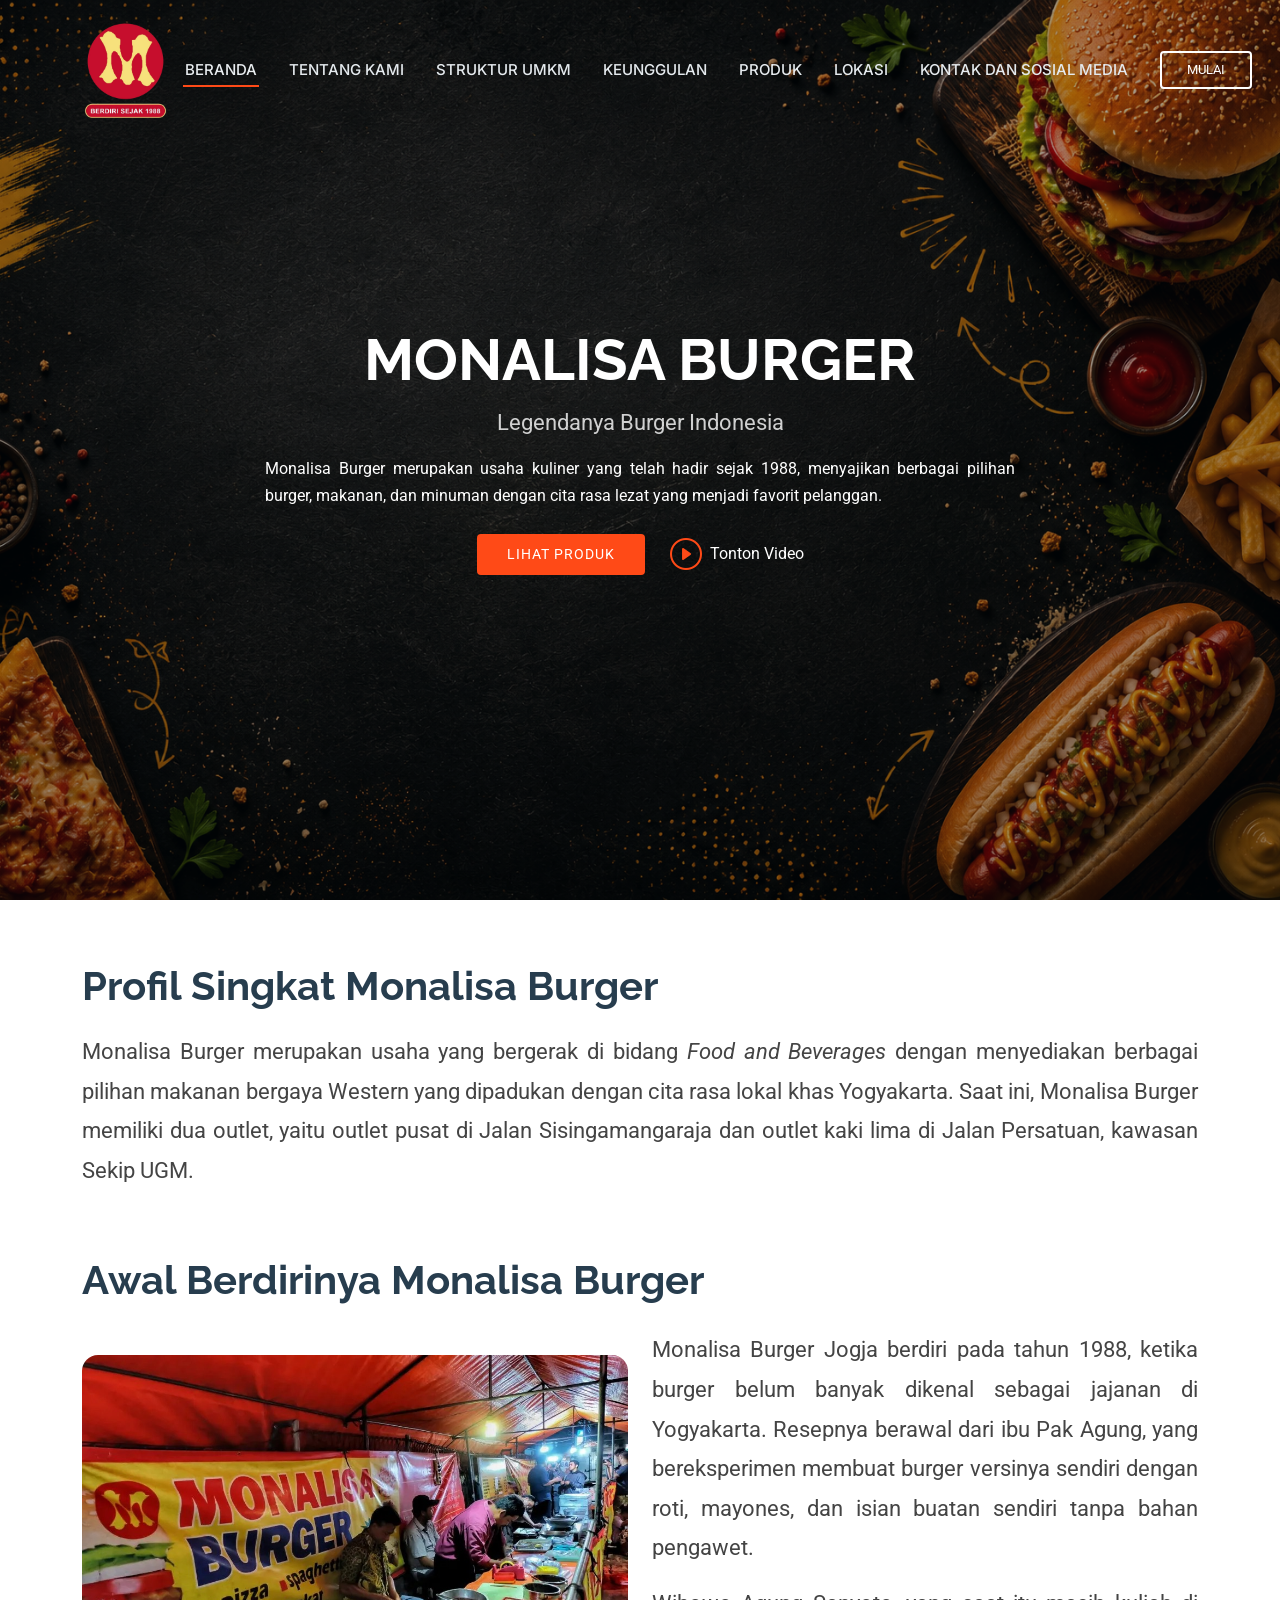
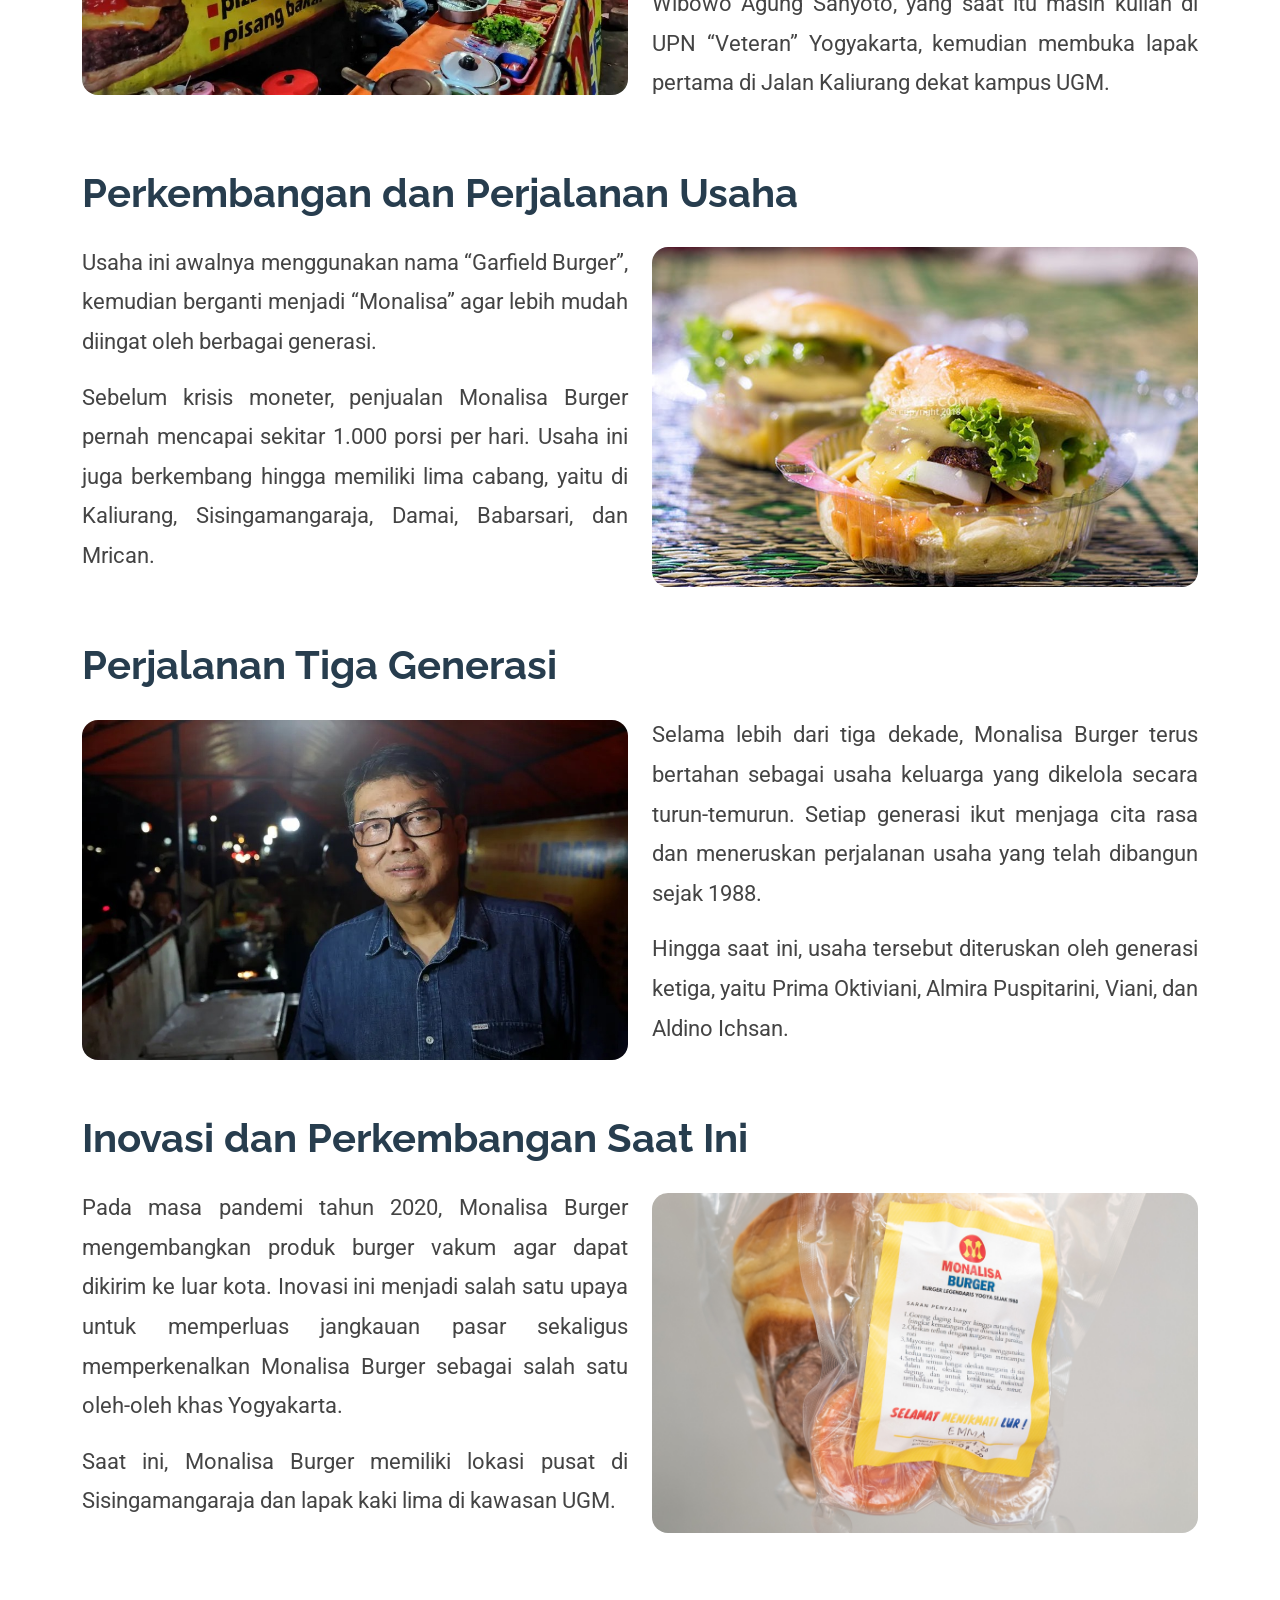
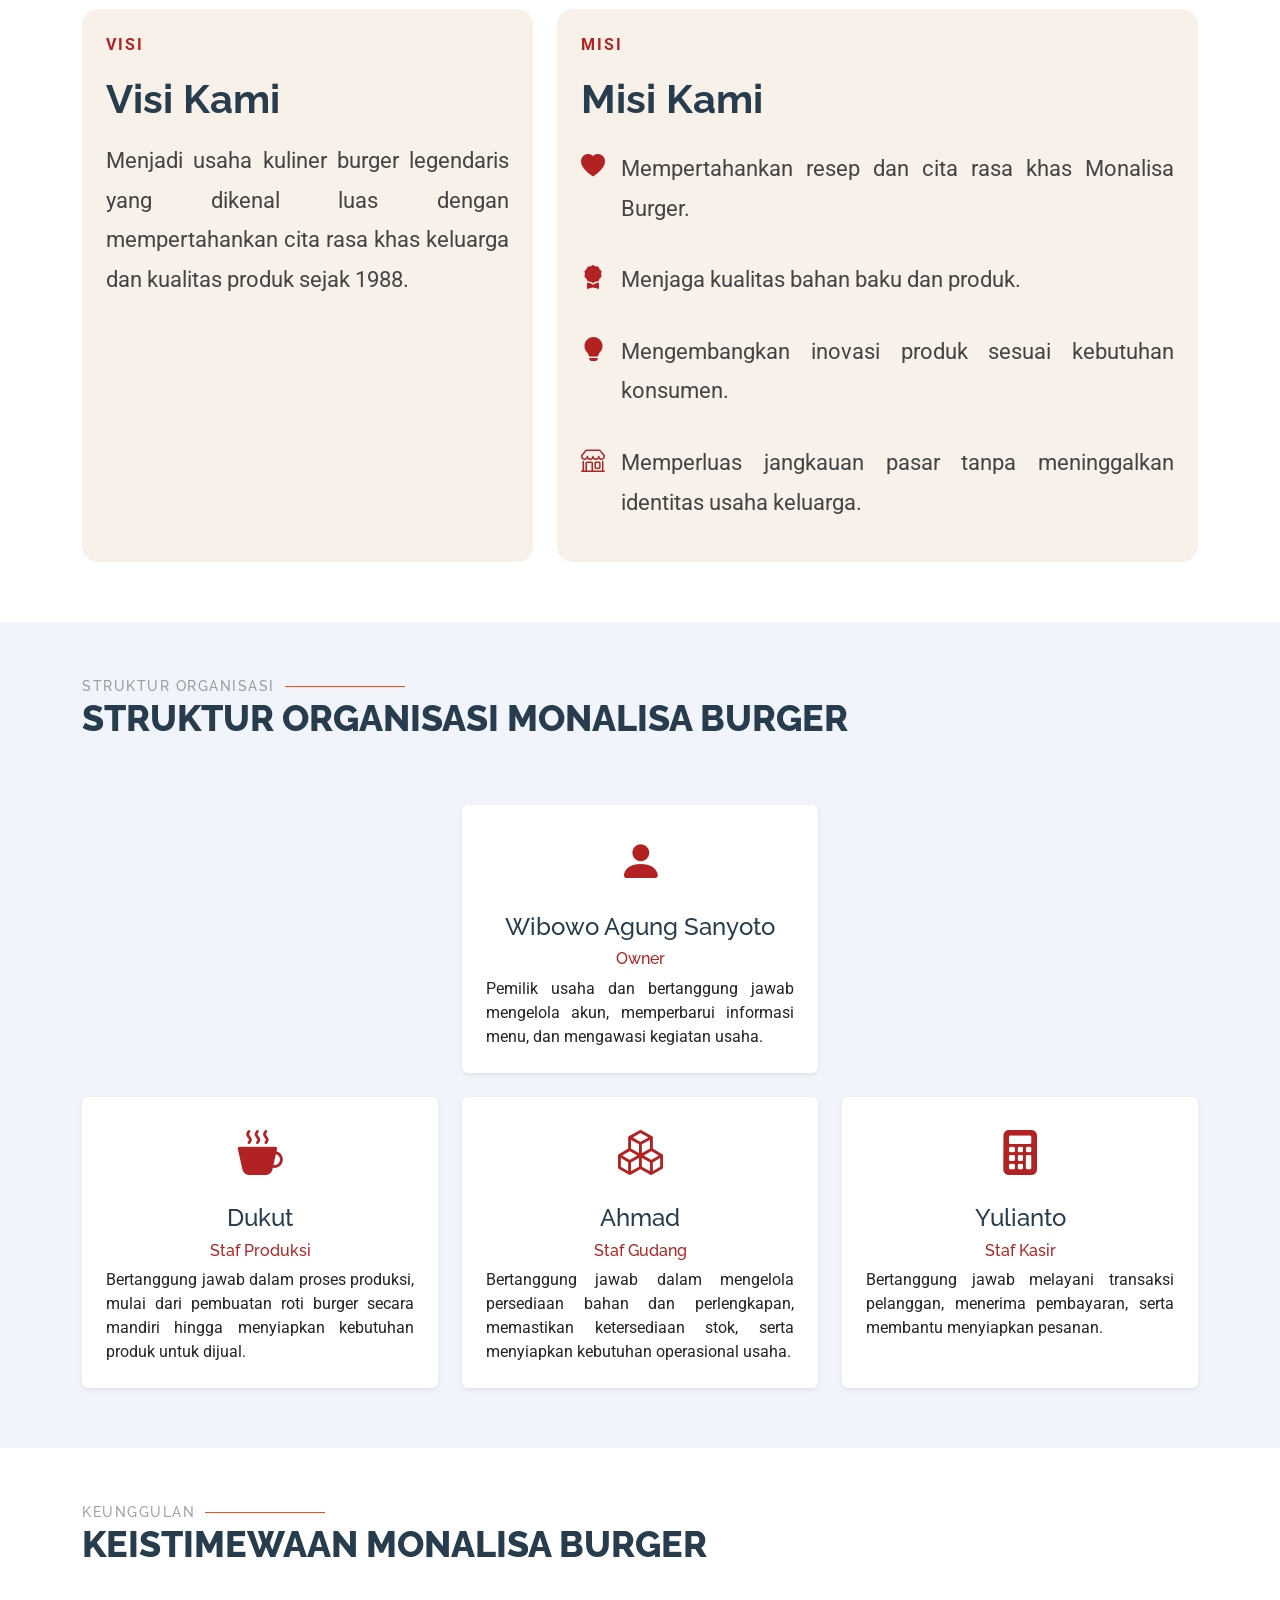
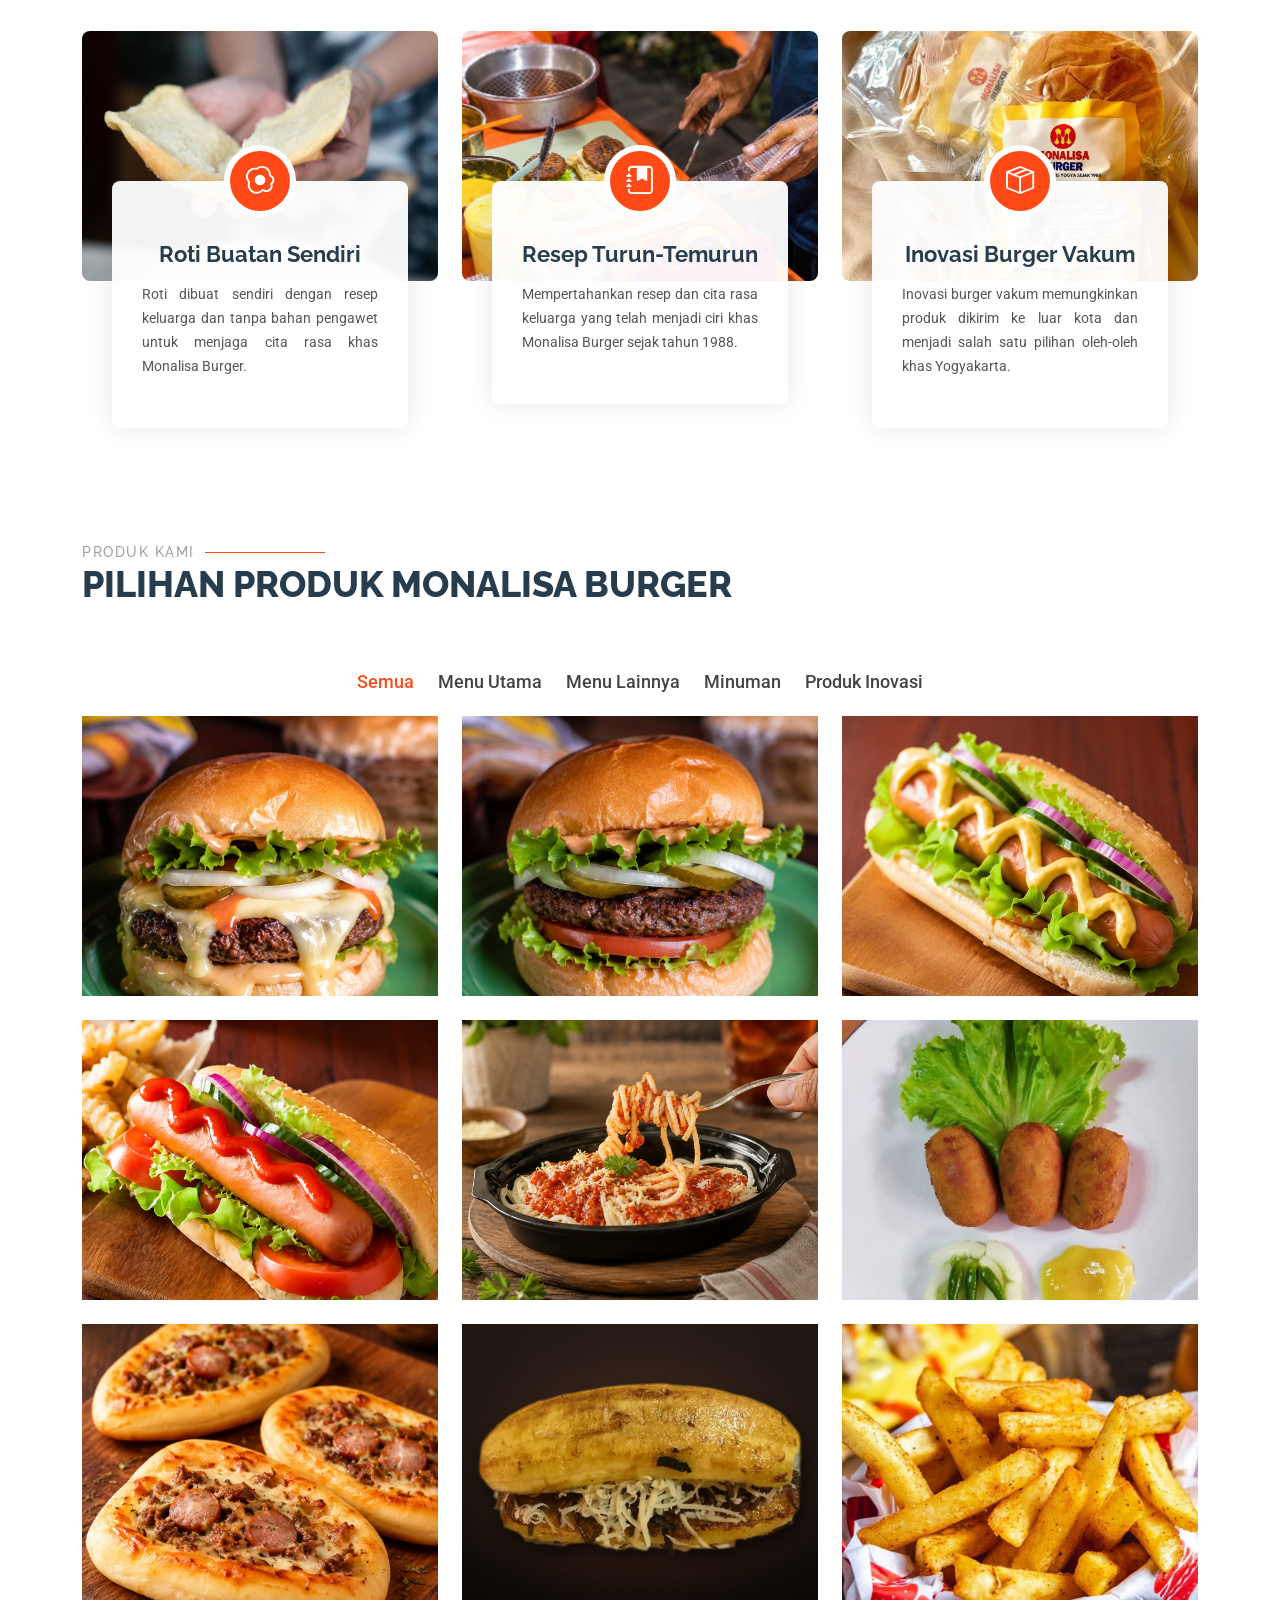
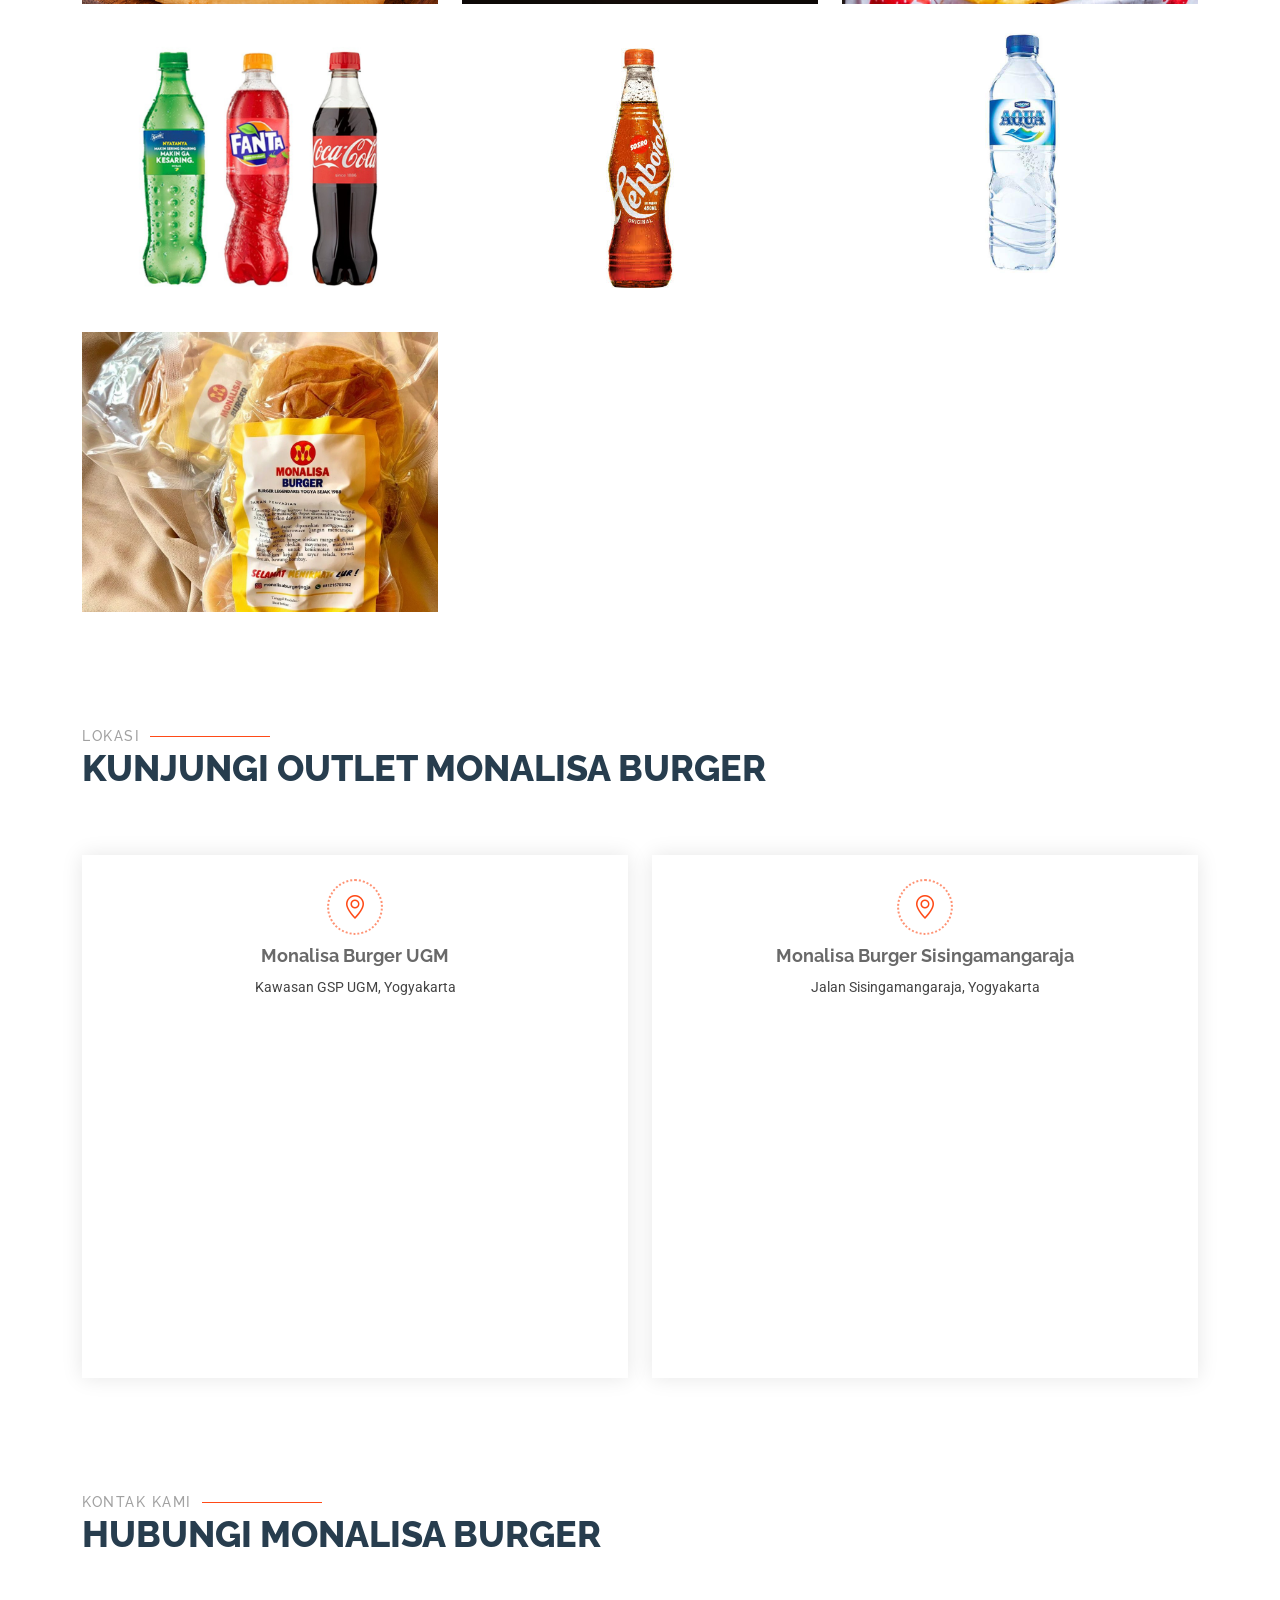
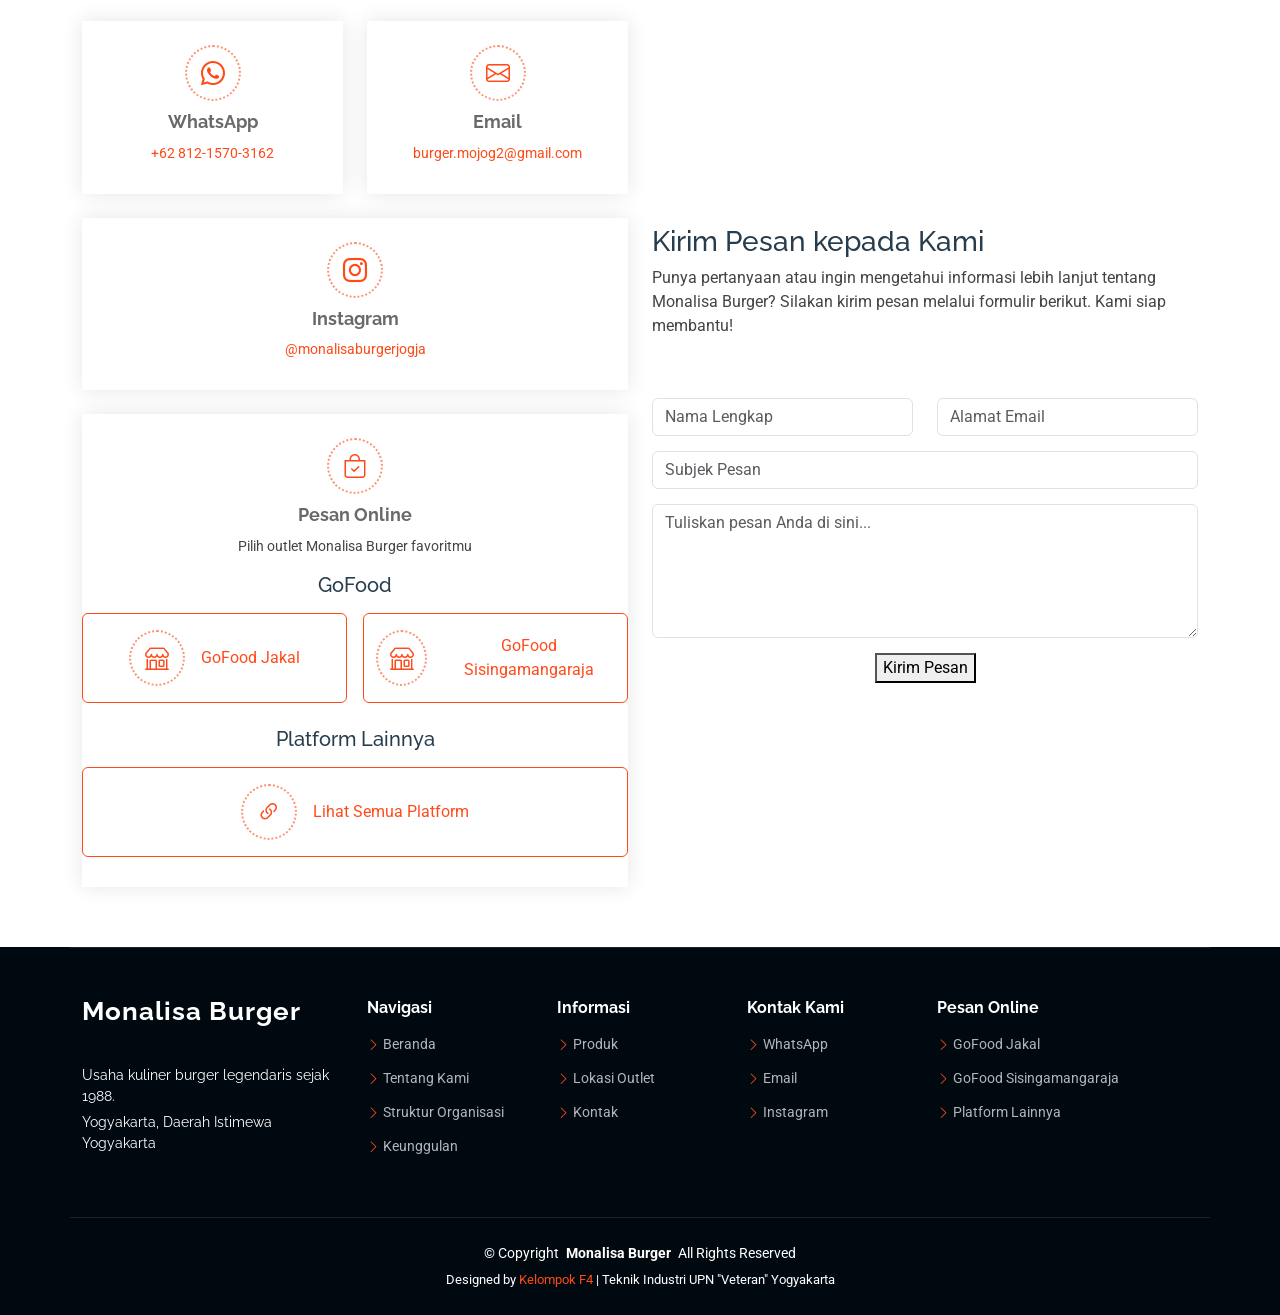
==== commit 3cb2503d: "Update index.html" ====
--- a/index.html
+++ b/index.html
@@ -45,7 +45,7 @@
         <ul>
   <li><a href="#hero" class="active">Beranda</a></li>
   <li><a href="#about">Tentang Kami</a></li>
-  <li><a href="#team">Struktur Organisasi</a></li>
+  <li><a href="#team">Struktur UMKM</a></li>
   <li><a href="#services">Keunggulan</a></li>
   <li><a href="#portfolio">Produk</a></li>
   <li><a href="#lokasi">Lokasi</a></li>
@@ -1365,4 +1365,4 @@
 
 </body>
 
-</html>+</html>
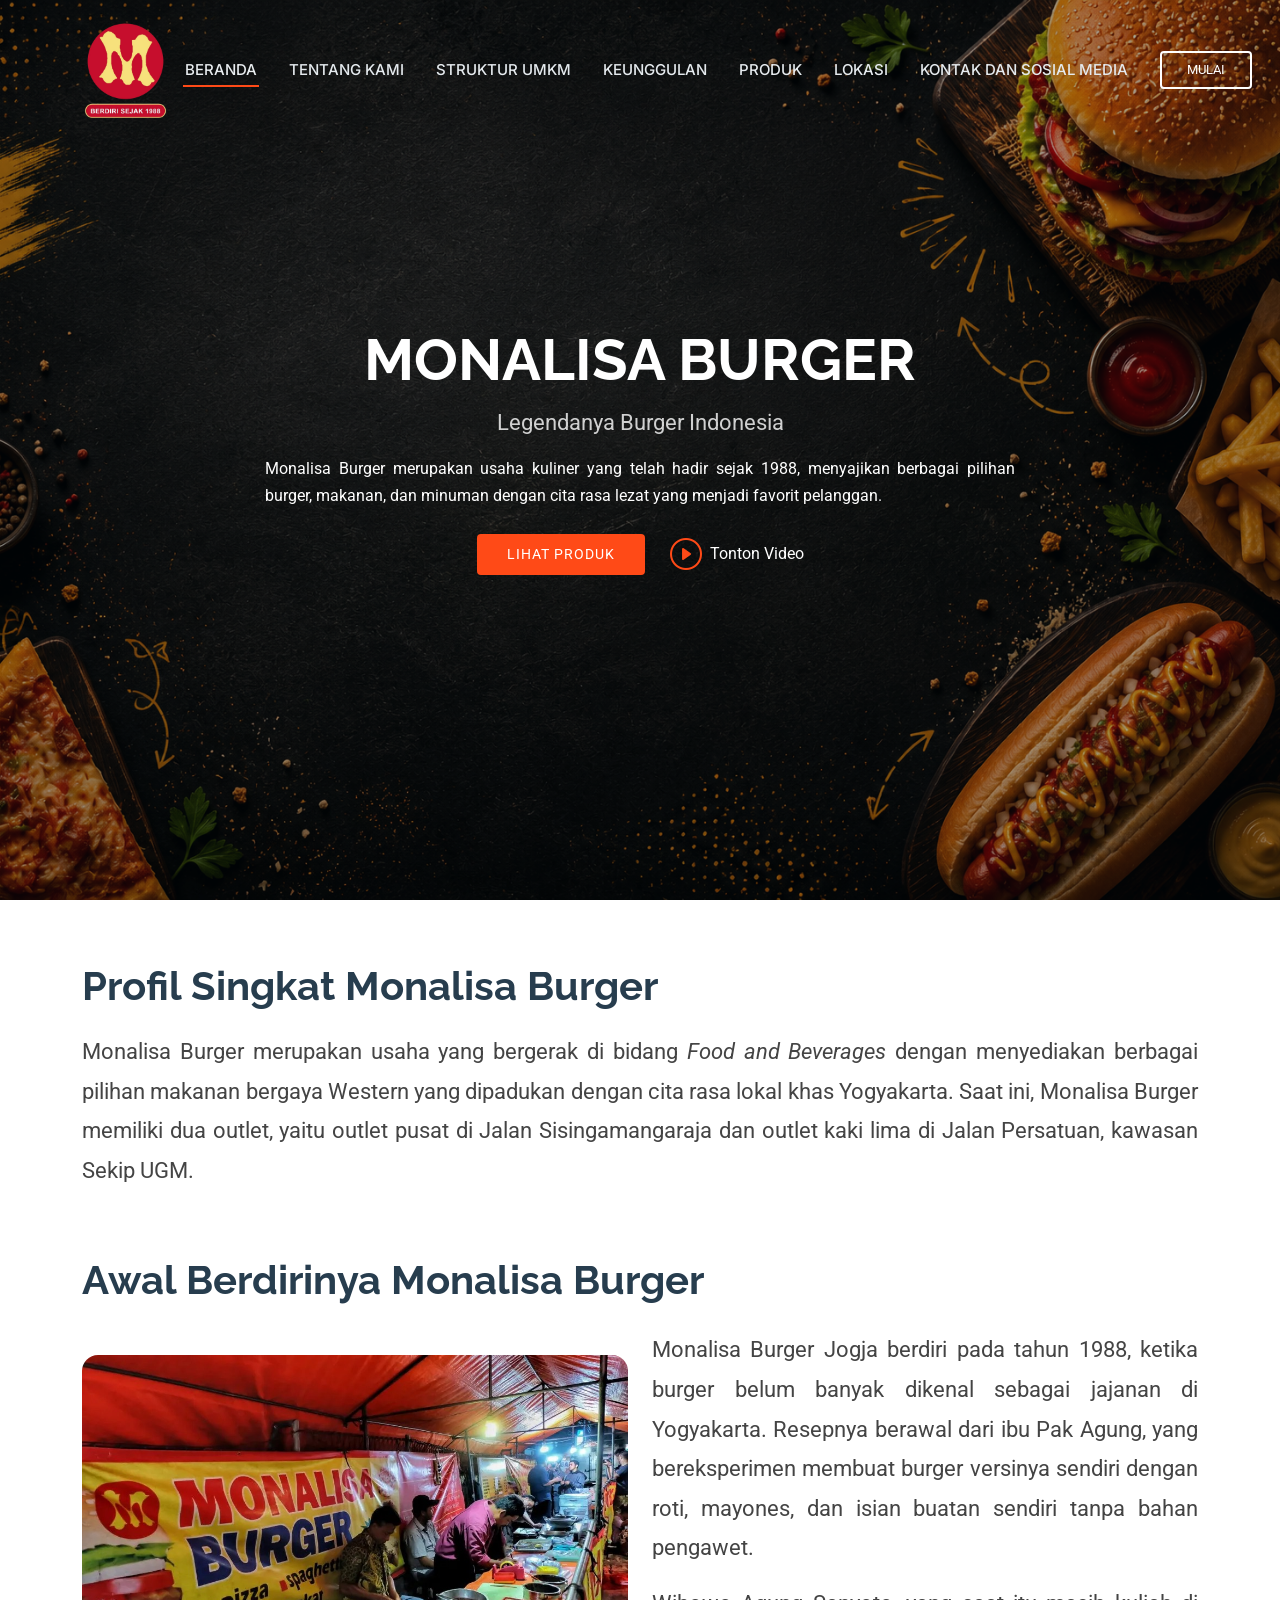
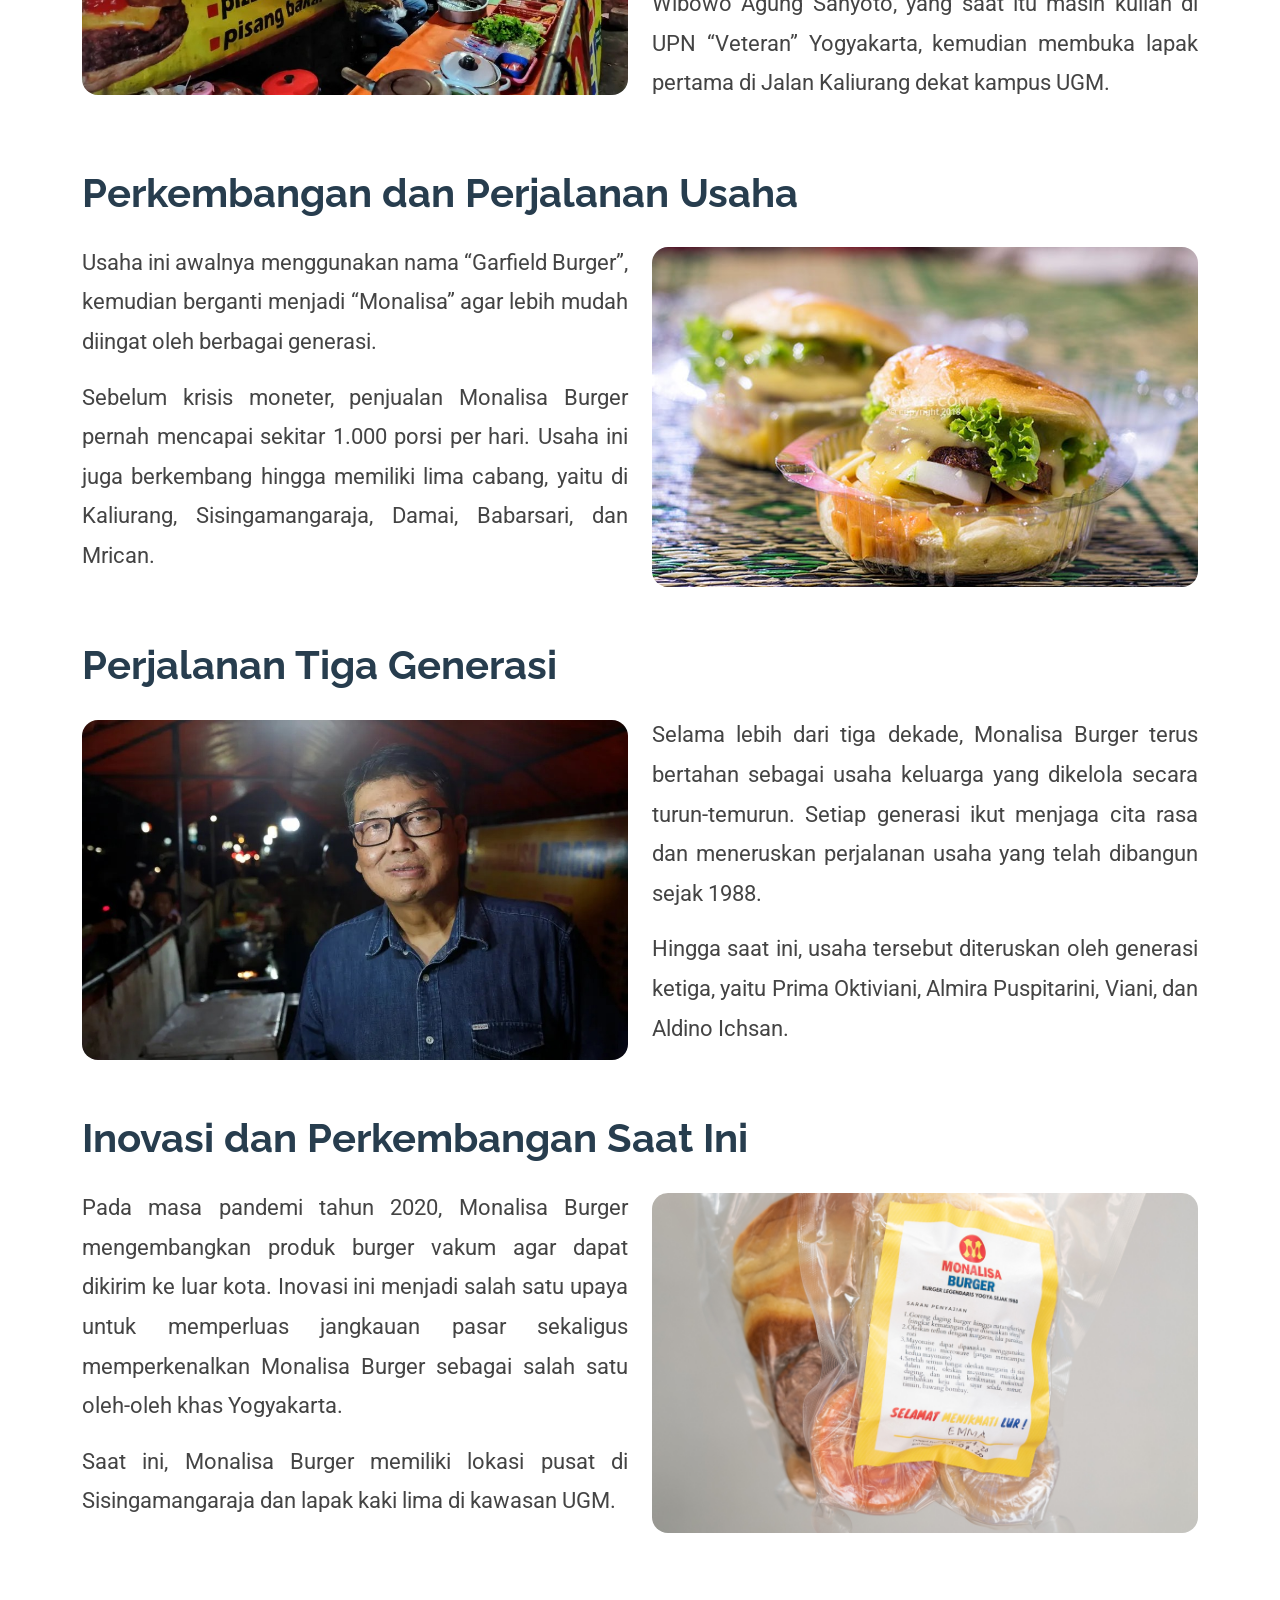
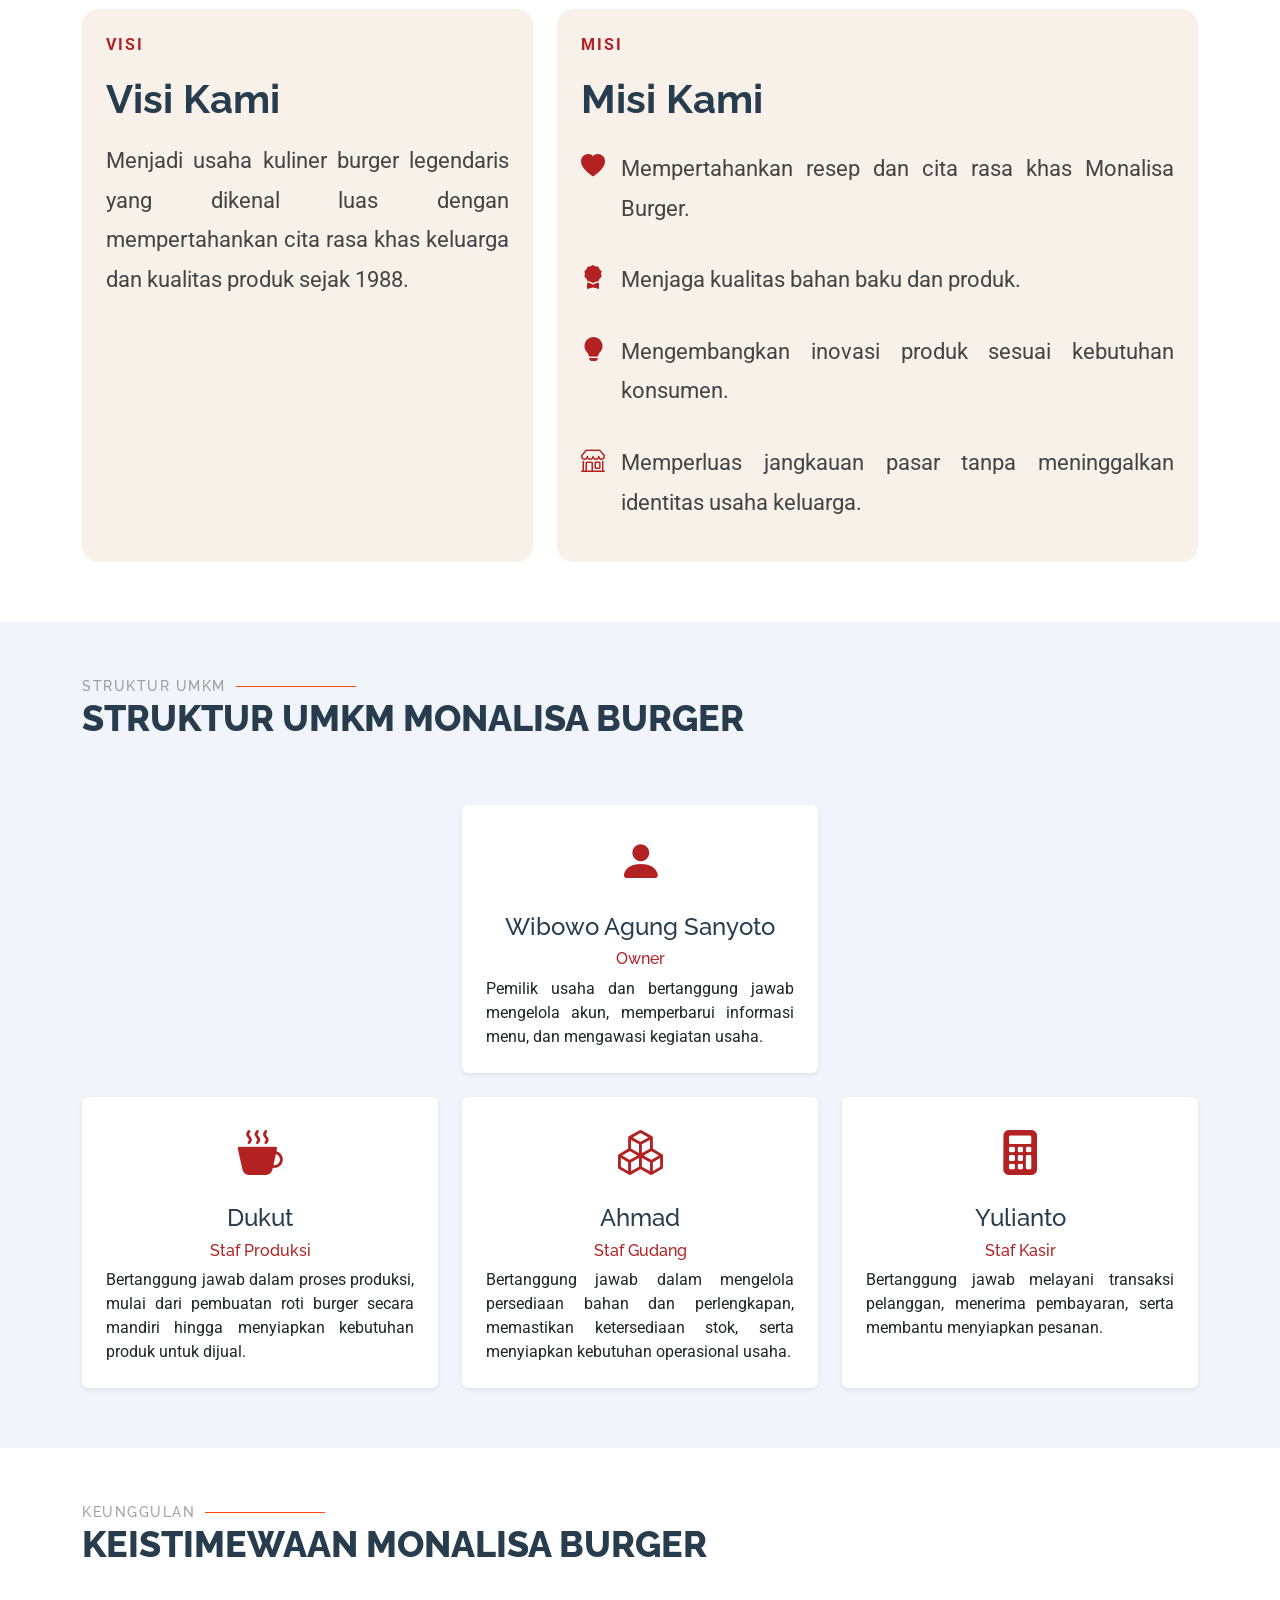
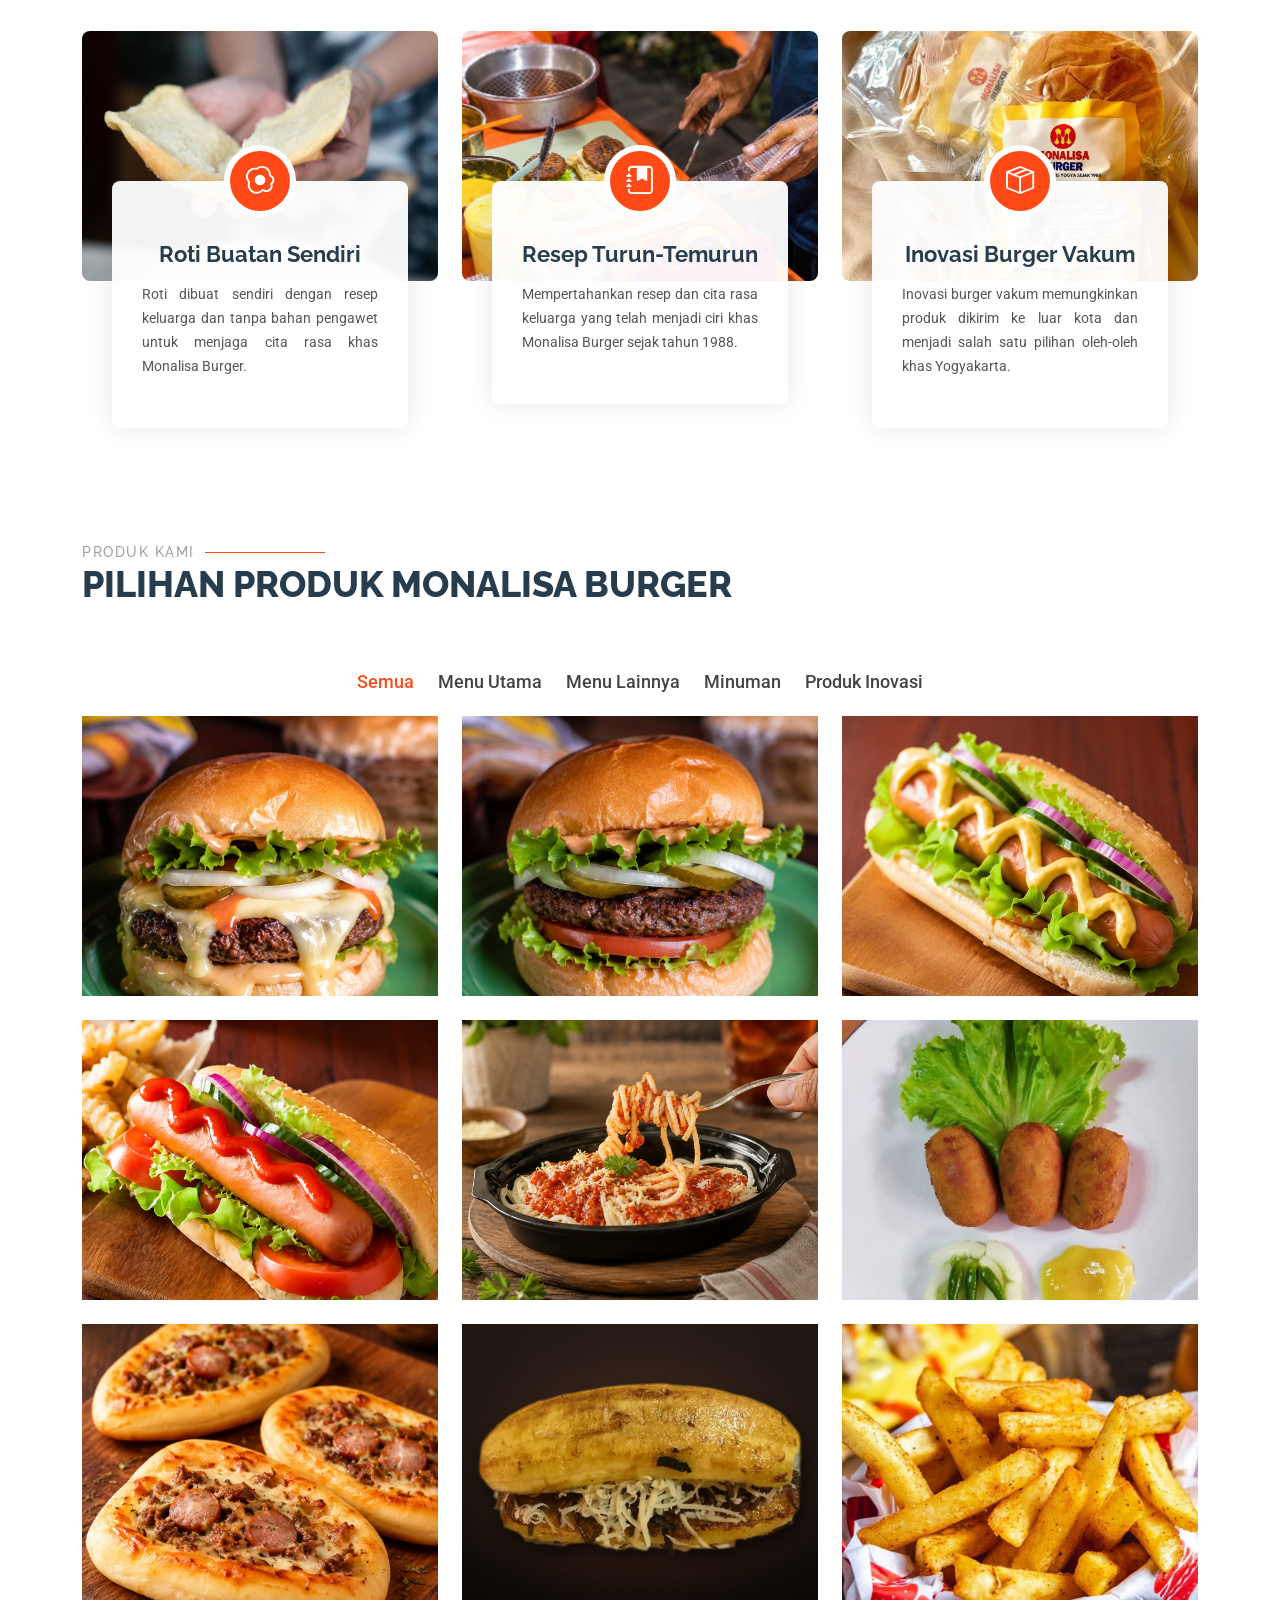
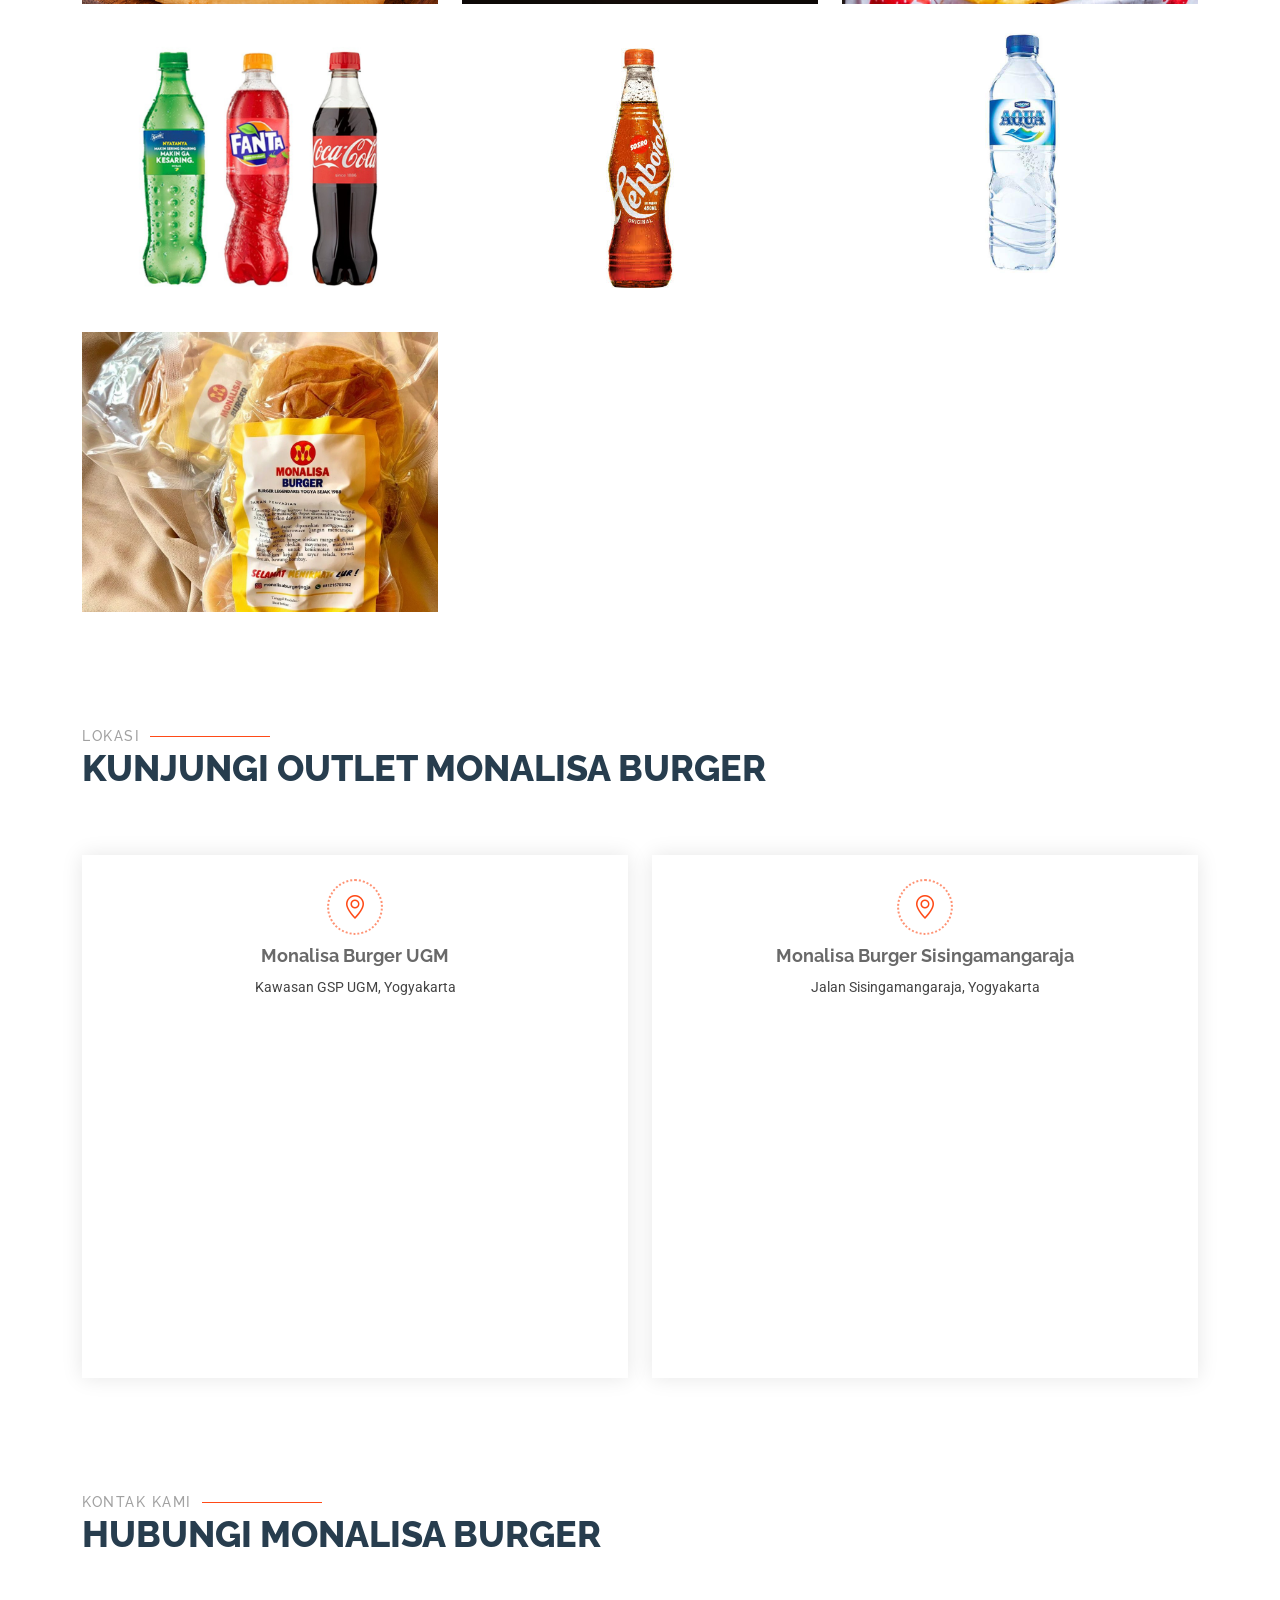
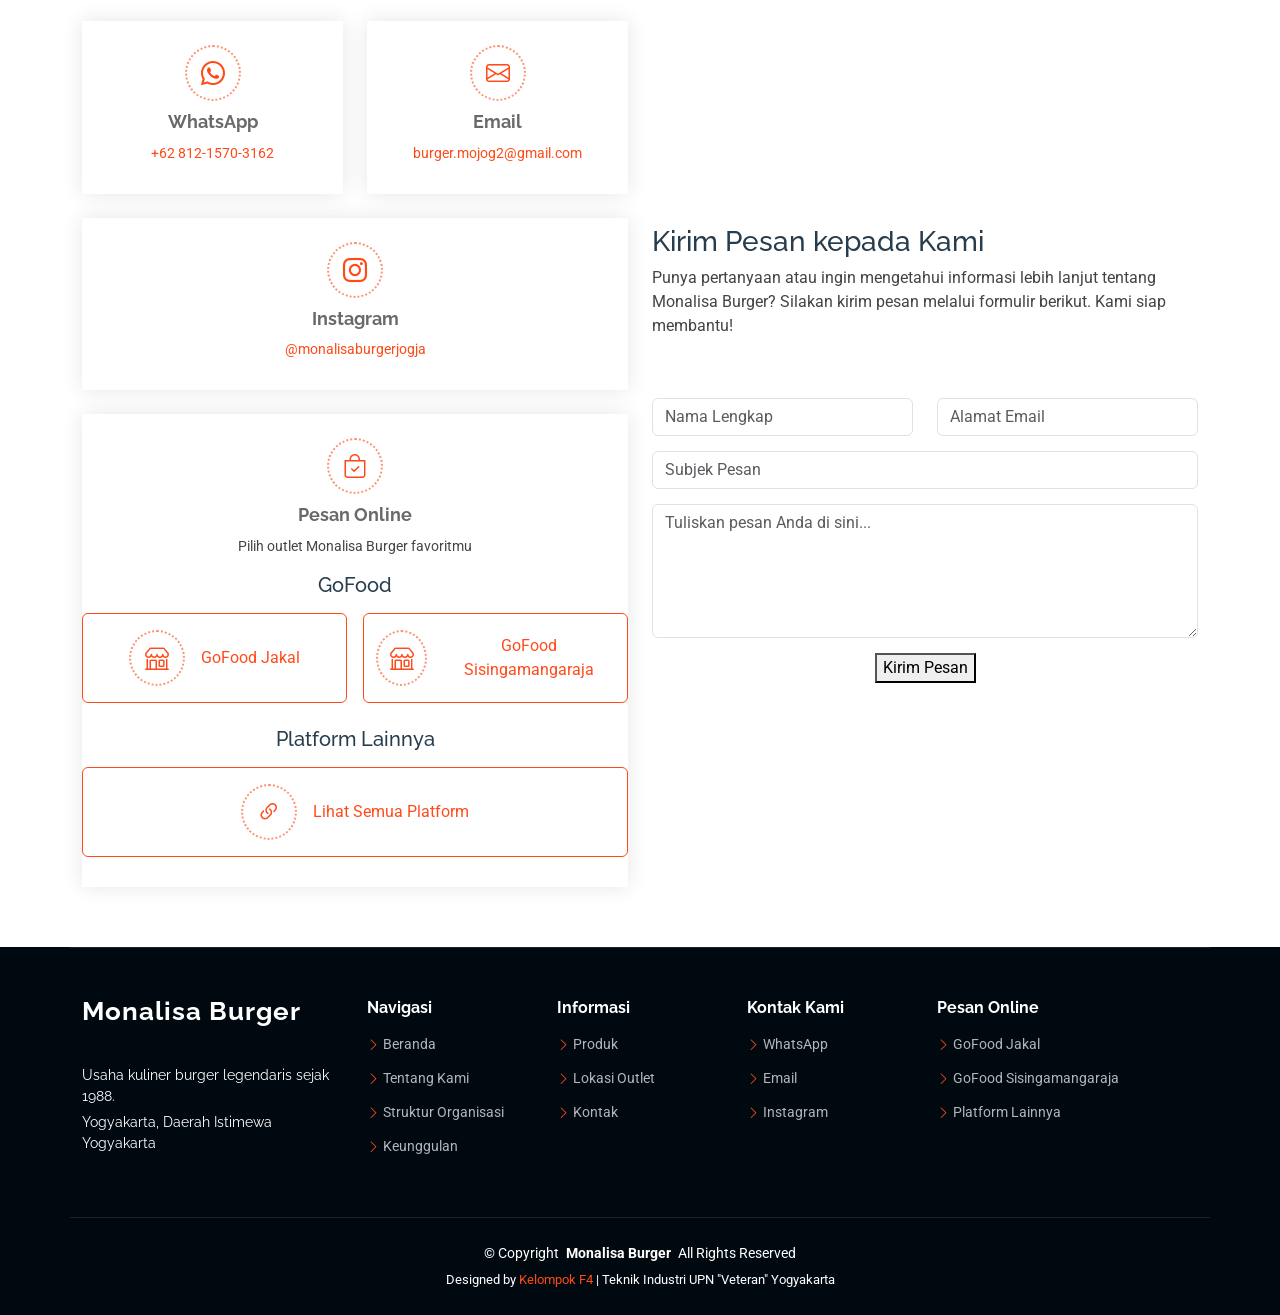
==== commit 5898c4f9: "Update index.html" ====
--- a/index.html
+++ b/index.html
@@ -229,8 +229,8 @@
 
   <!-- Section Title -->
   <div class="container section-title" data-aos="fade-up">
-    <h2>Struktur Organisasi</h2>
-    <p>STRUKTUR ORGANISASI MONALISA BURGER</p>
+    <h2>Struktur UMKM</h2>
+    <p>STRUKTUR UMKM MONALISA BURGER</p>
   </div><!-- End Section Title -->
 
   <div class="container">
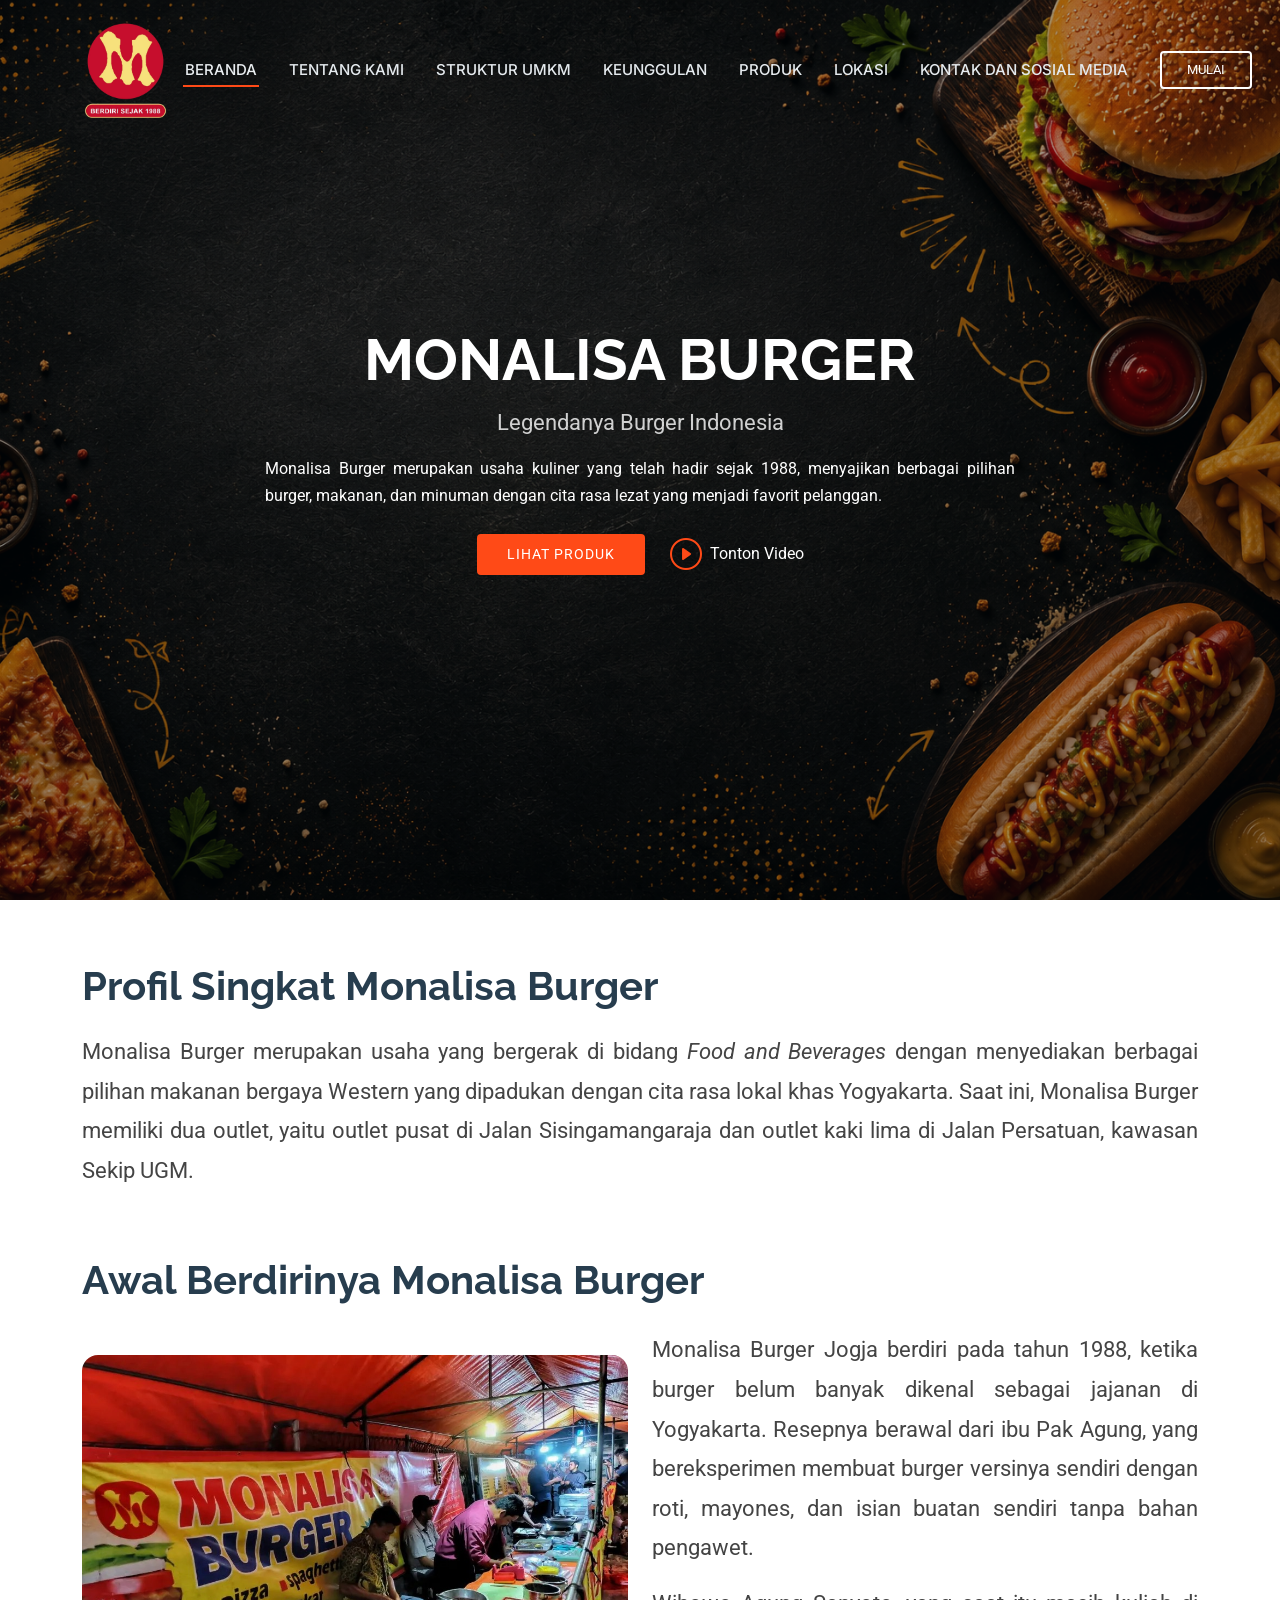
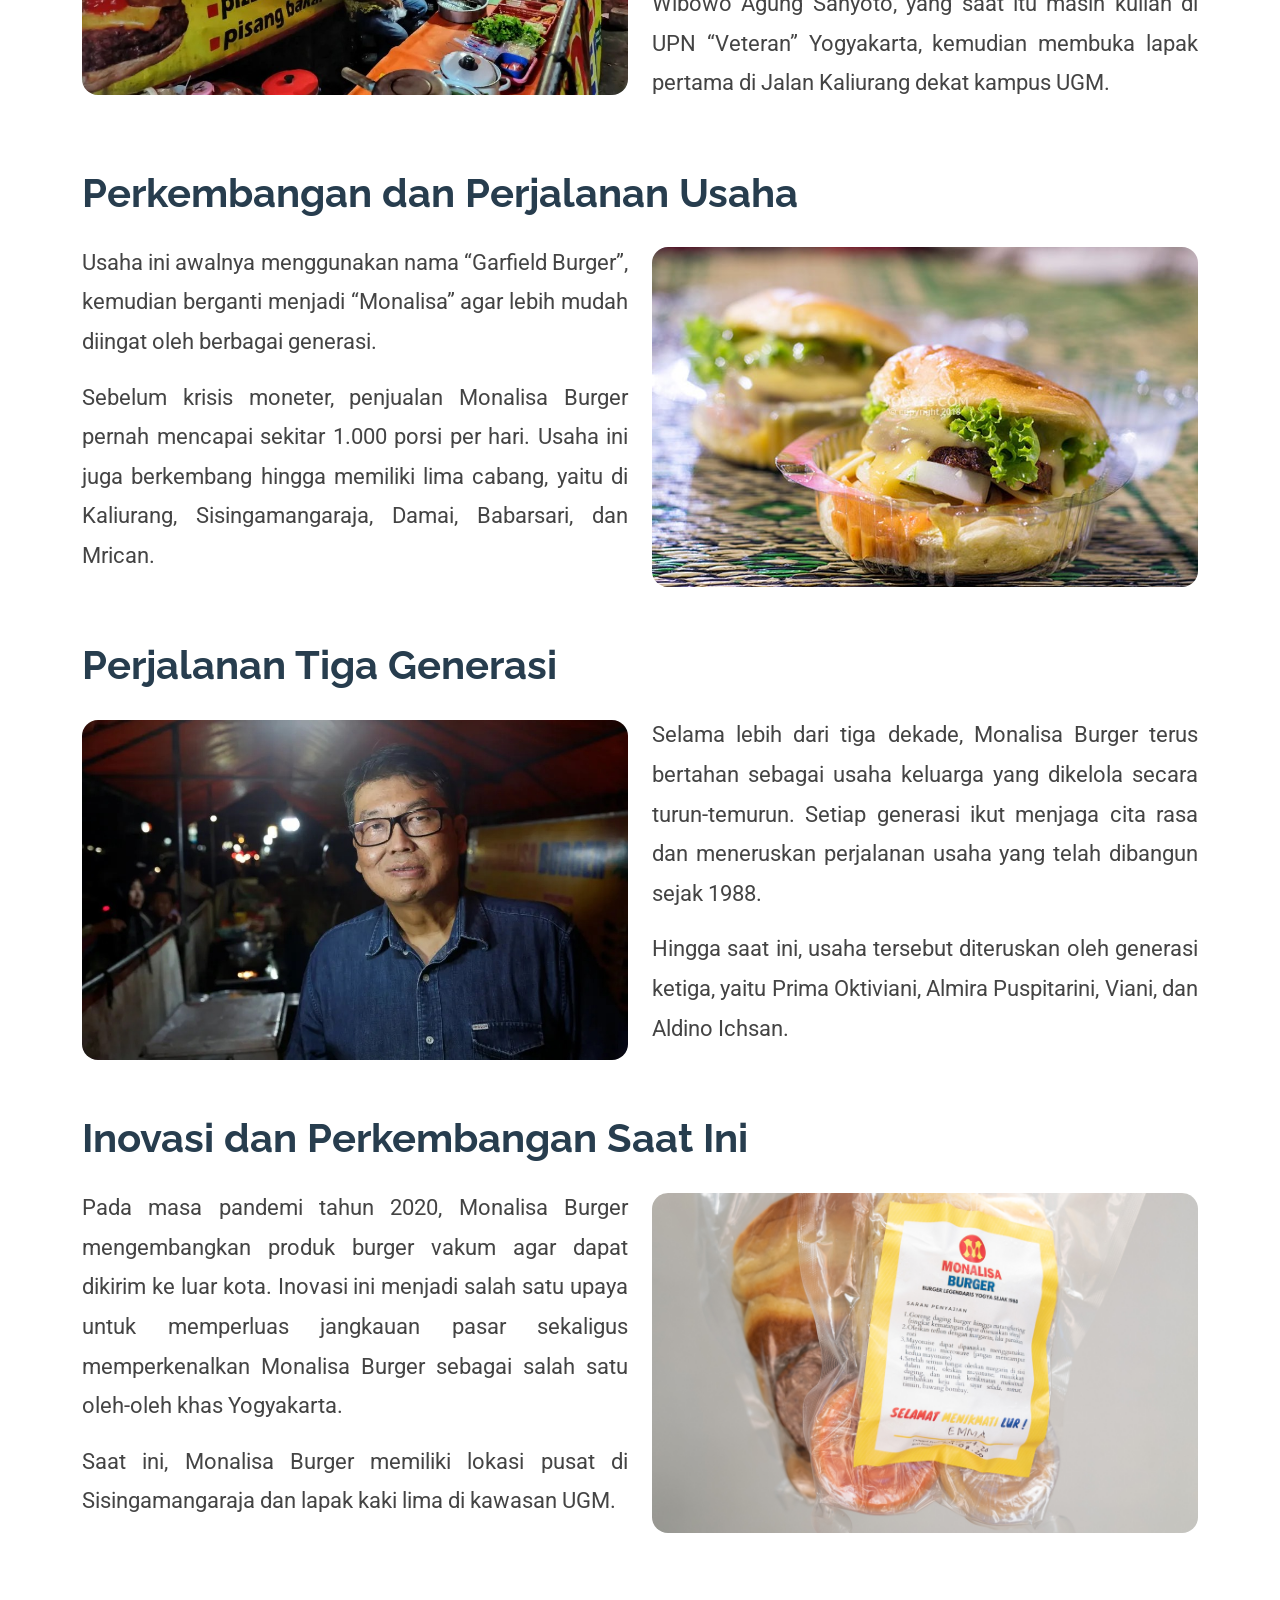
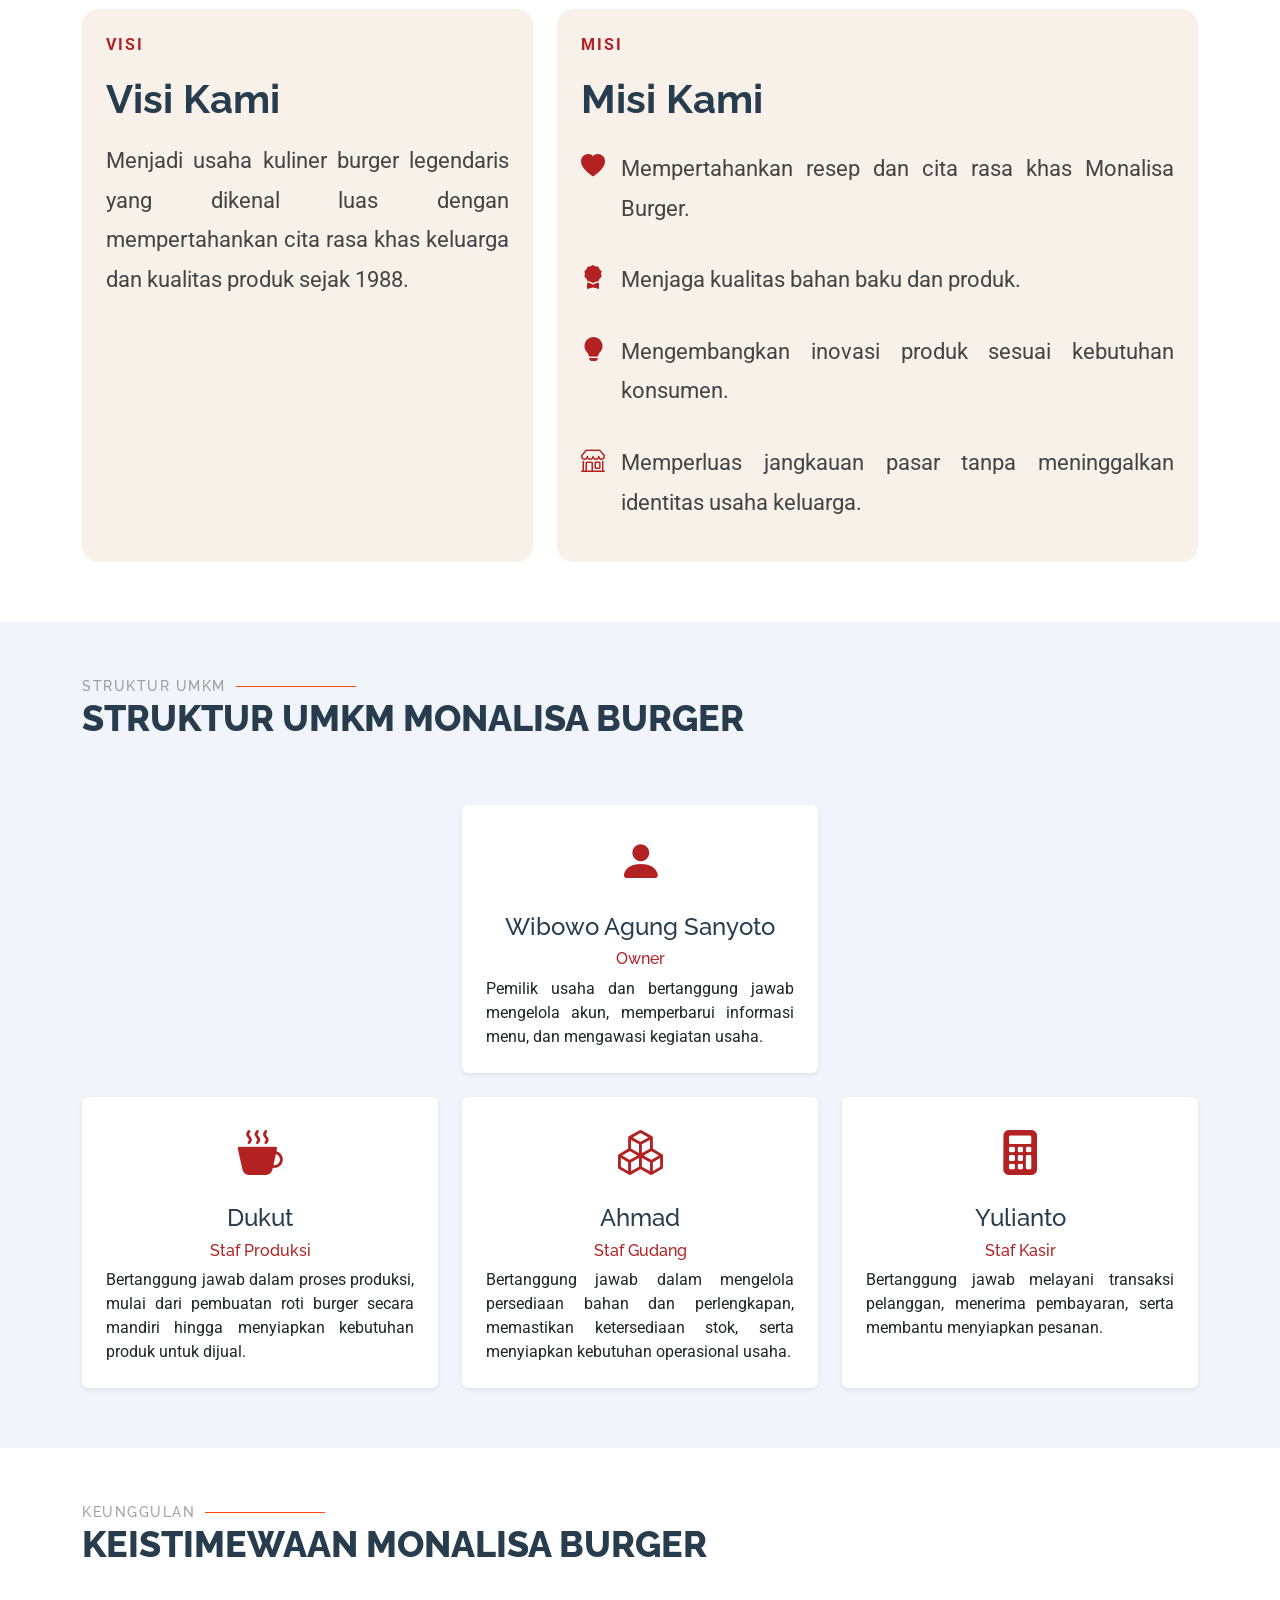
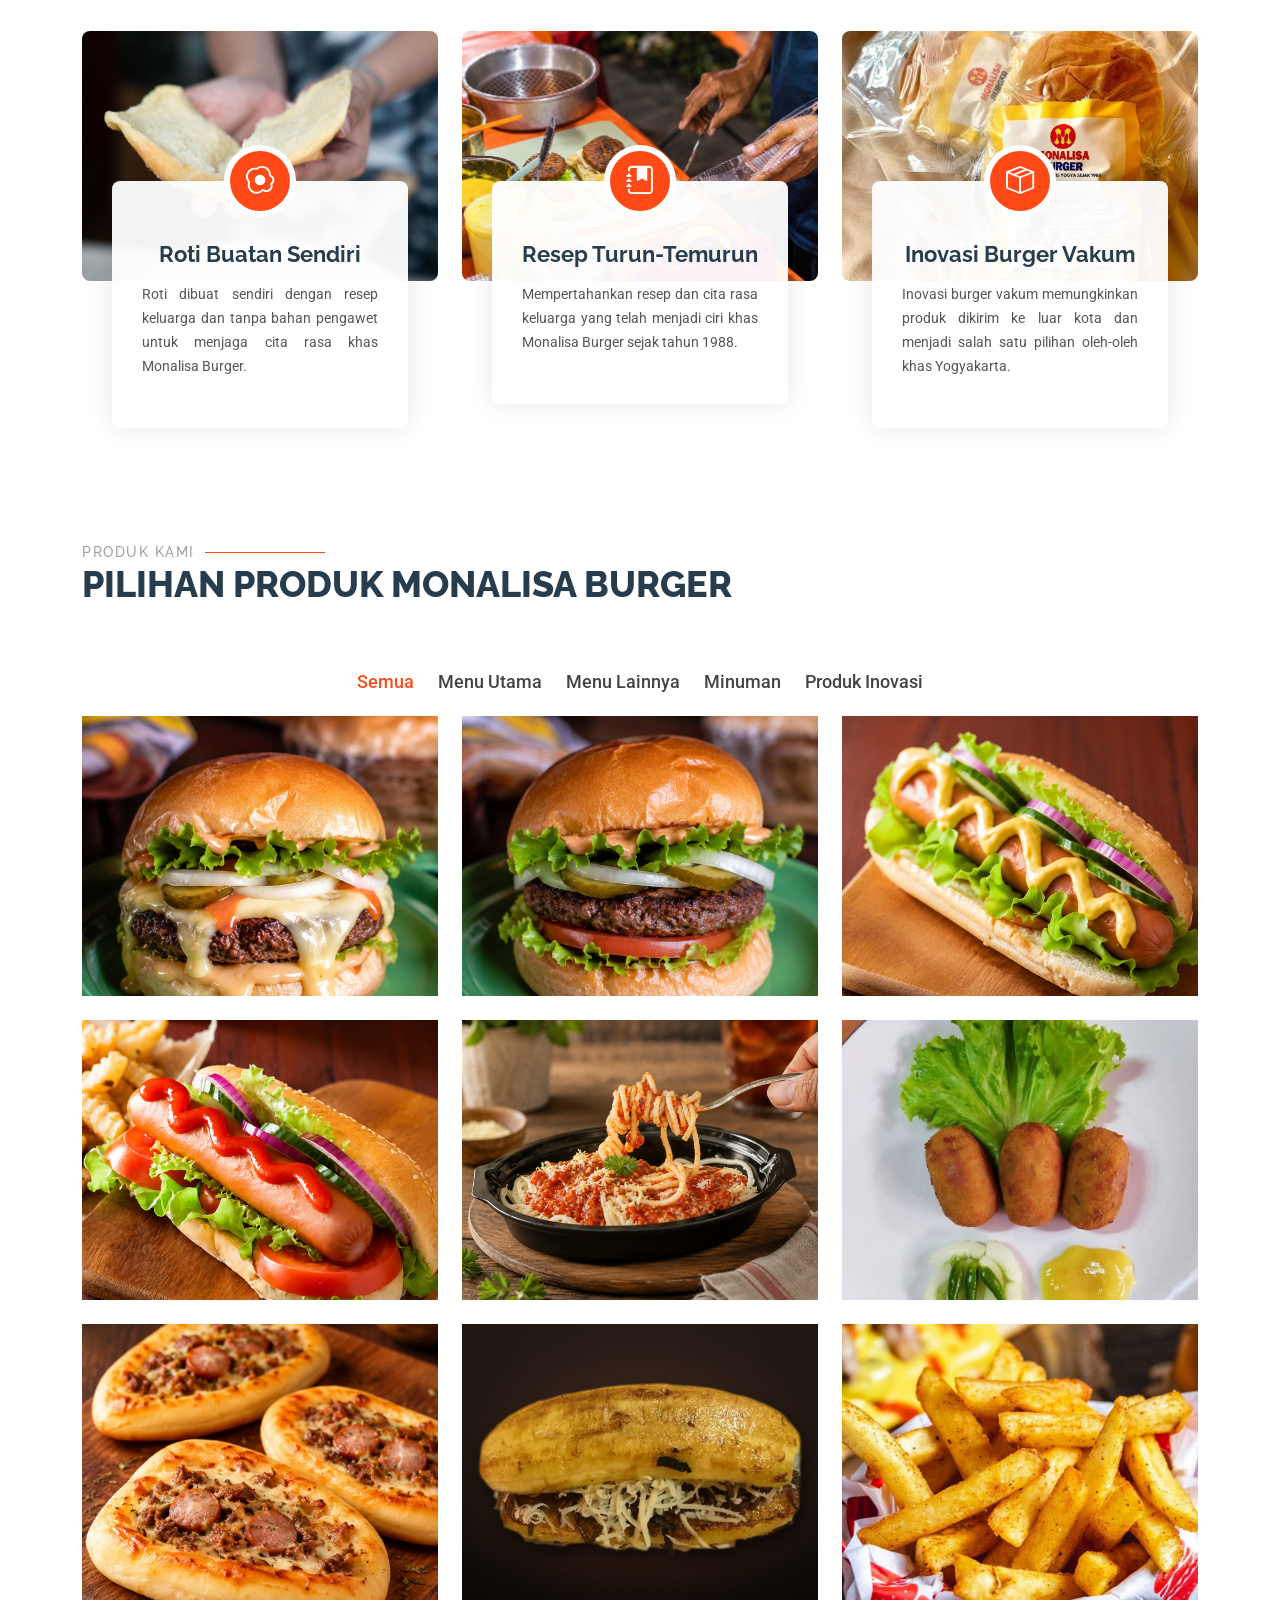
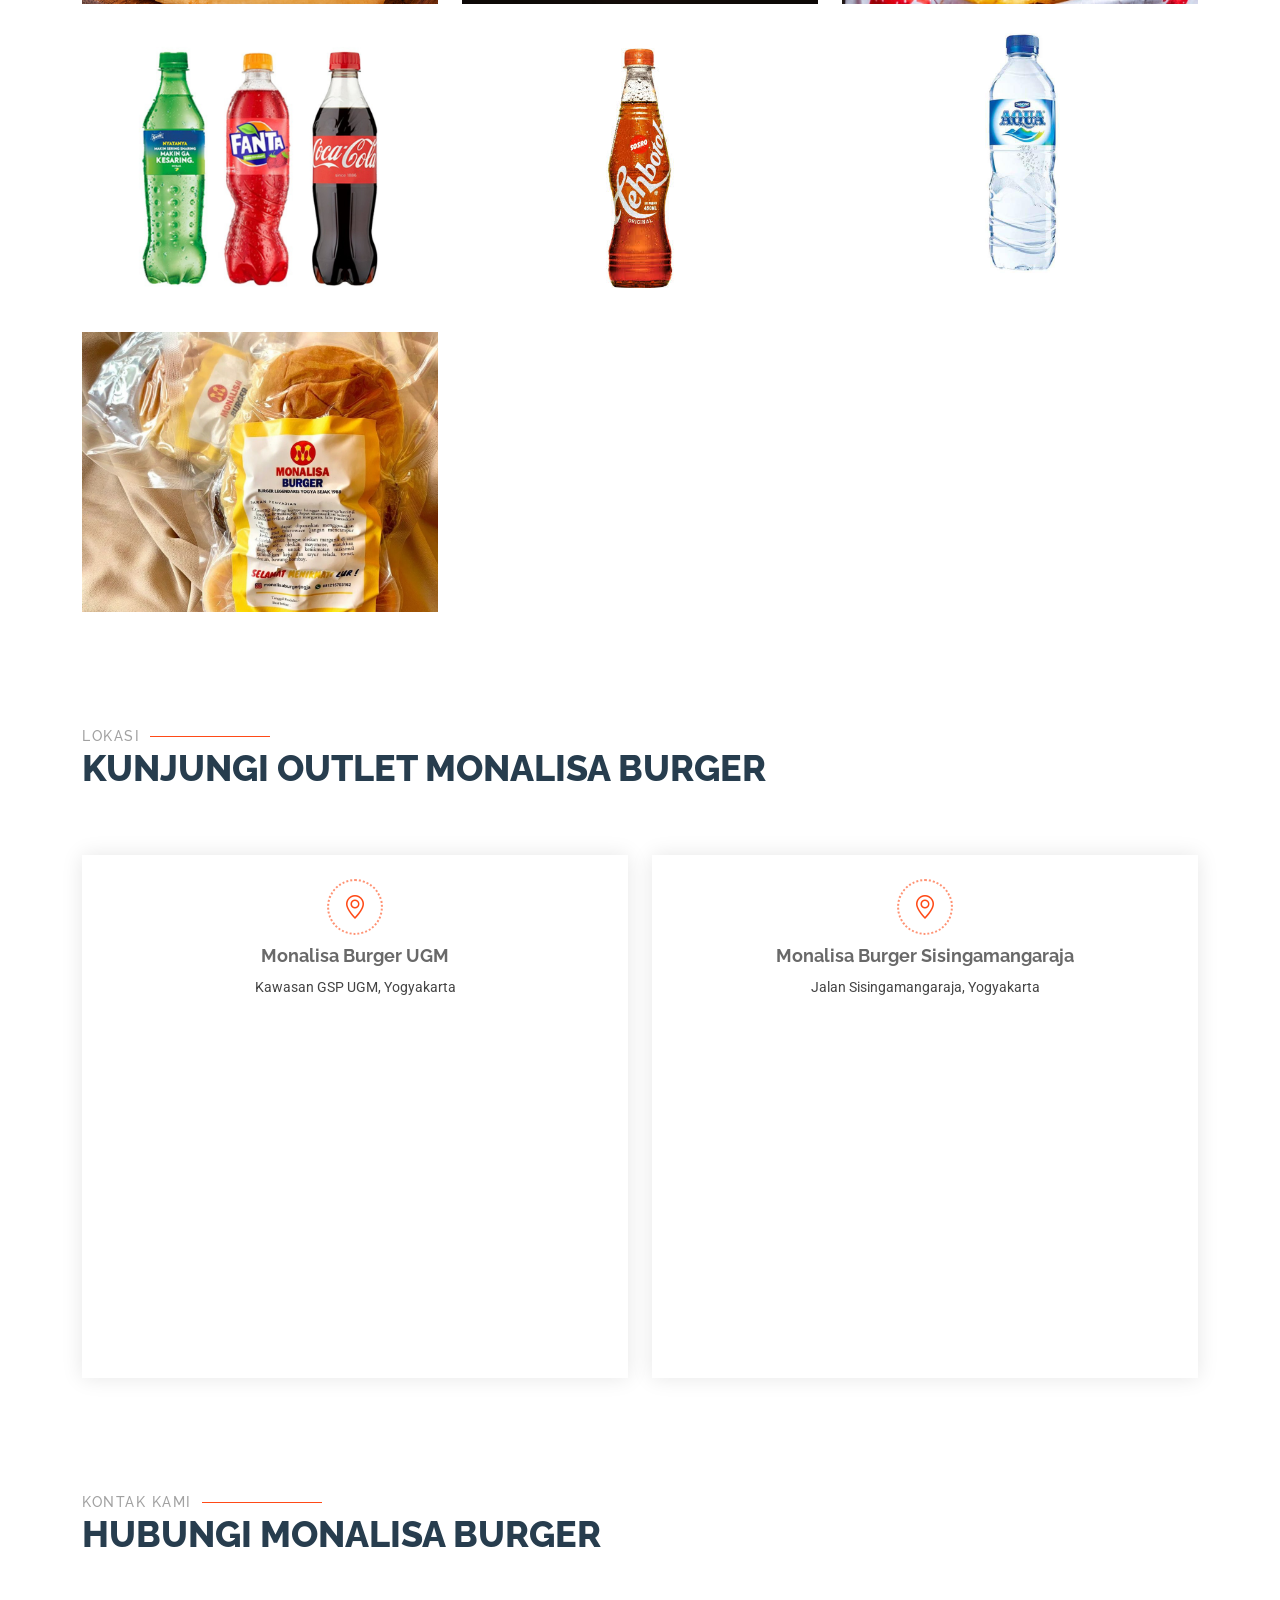
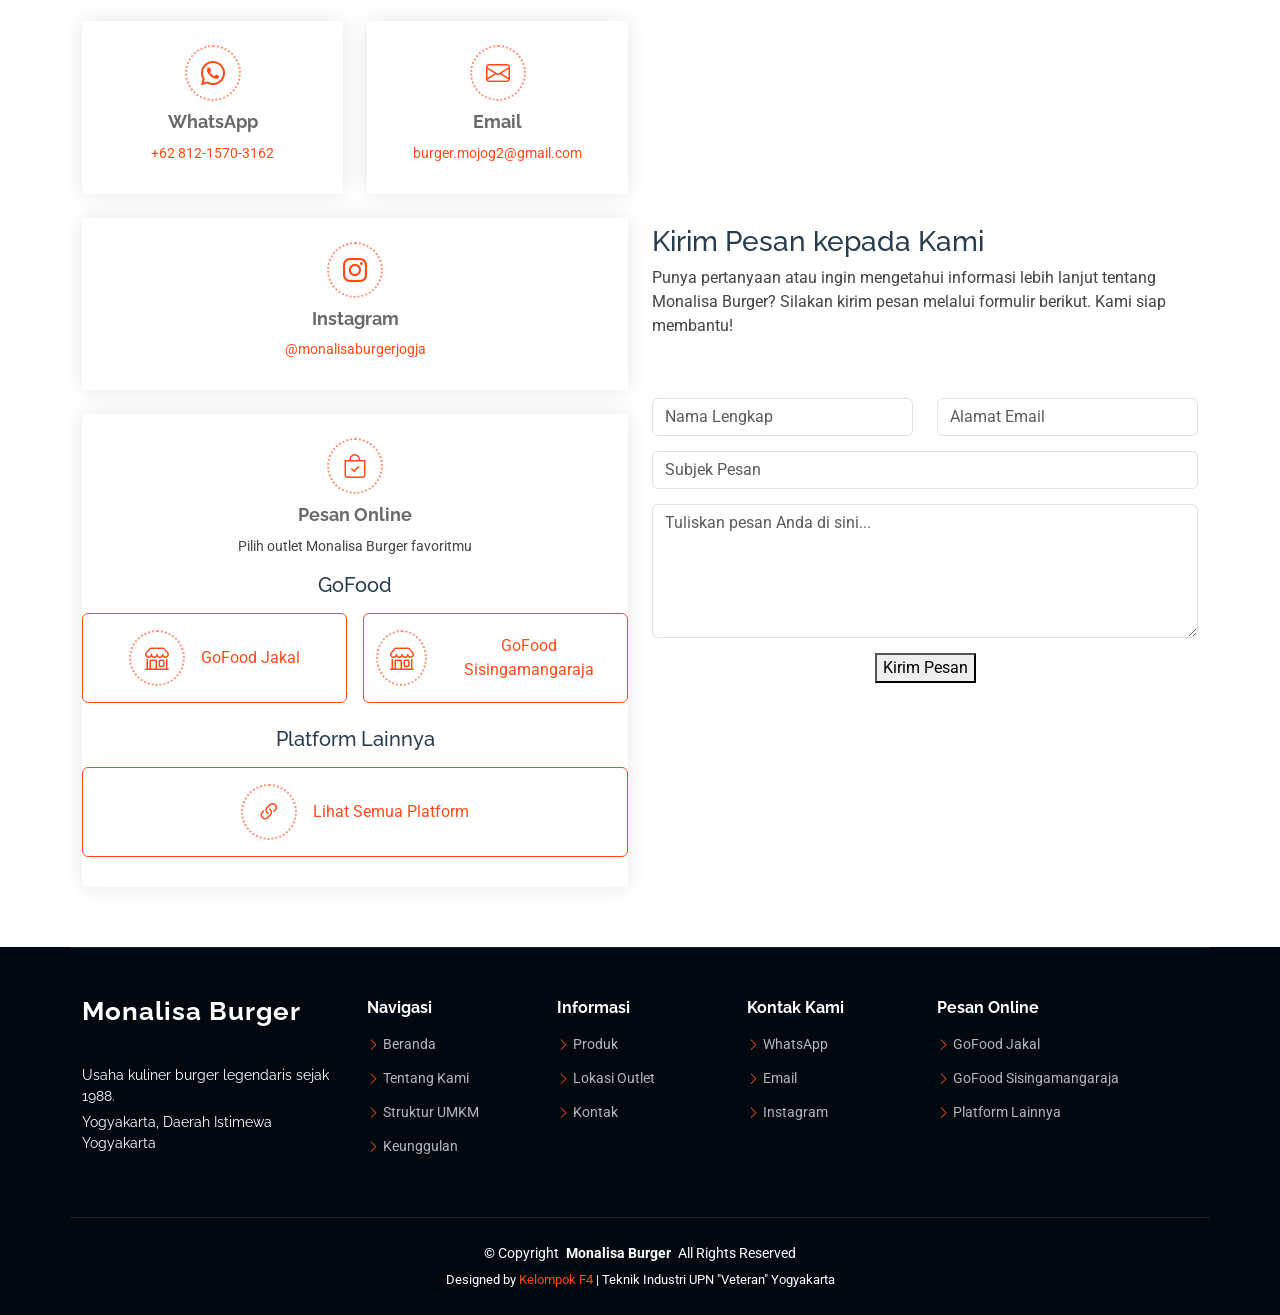
==== commit a84164b4: "Update index.html" ====
--- a/index.html
+++ b/index.html
@@ -1270,7 +1270,7 @@
         <ul>
           <li><i class="bi bi-chevron-right"></i> <a href="#hero">Beranda</a></li>
           <li><i class="bi bi-chevron-right"></i> <a href="#about">Tentang Kami</a></li>
-          <li><i class="bi bi-chevron-right"></i> <a href="#team">Struktur Organisasi</a></li>
+          <li><i class="bi bi-chevron-right"></i> <a href="#team">Struktur UMKM</a></li>
           <li><i class="bi bi-chevron-right"></i> <a href="#services">Keunggulan</a></li>
         </ul>
       </div>
--- a/assets/css/main.css
+++ b/assets/css/main.css
@@ -1852,9 +1852,7 @@
 /*--------------------------------------------------------------
 # Starter Section Section
 --------------------------------------------------------------*/
-.starter-section {
-  /* Add your styles here */
-}
+
 .hero .hero-description {
   max-width: 750px;
   margin-top: 15px;
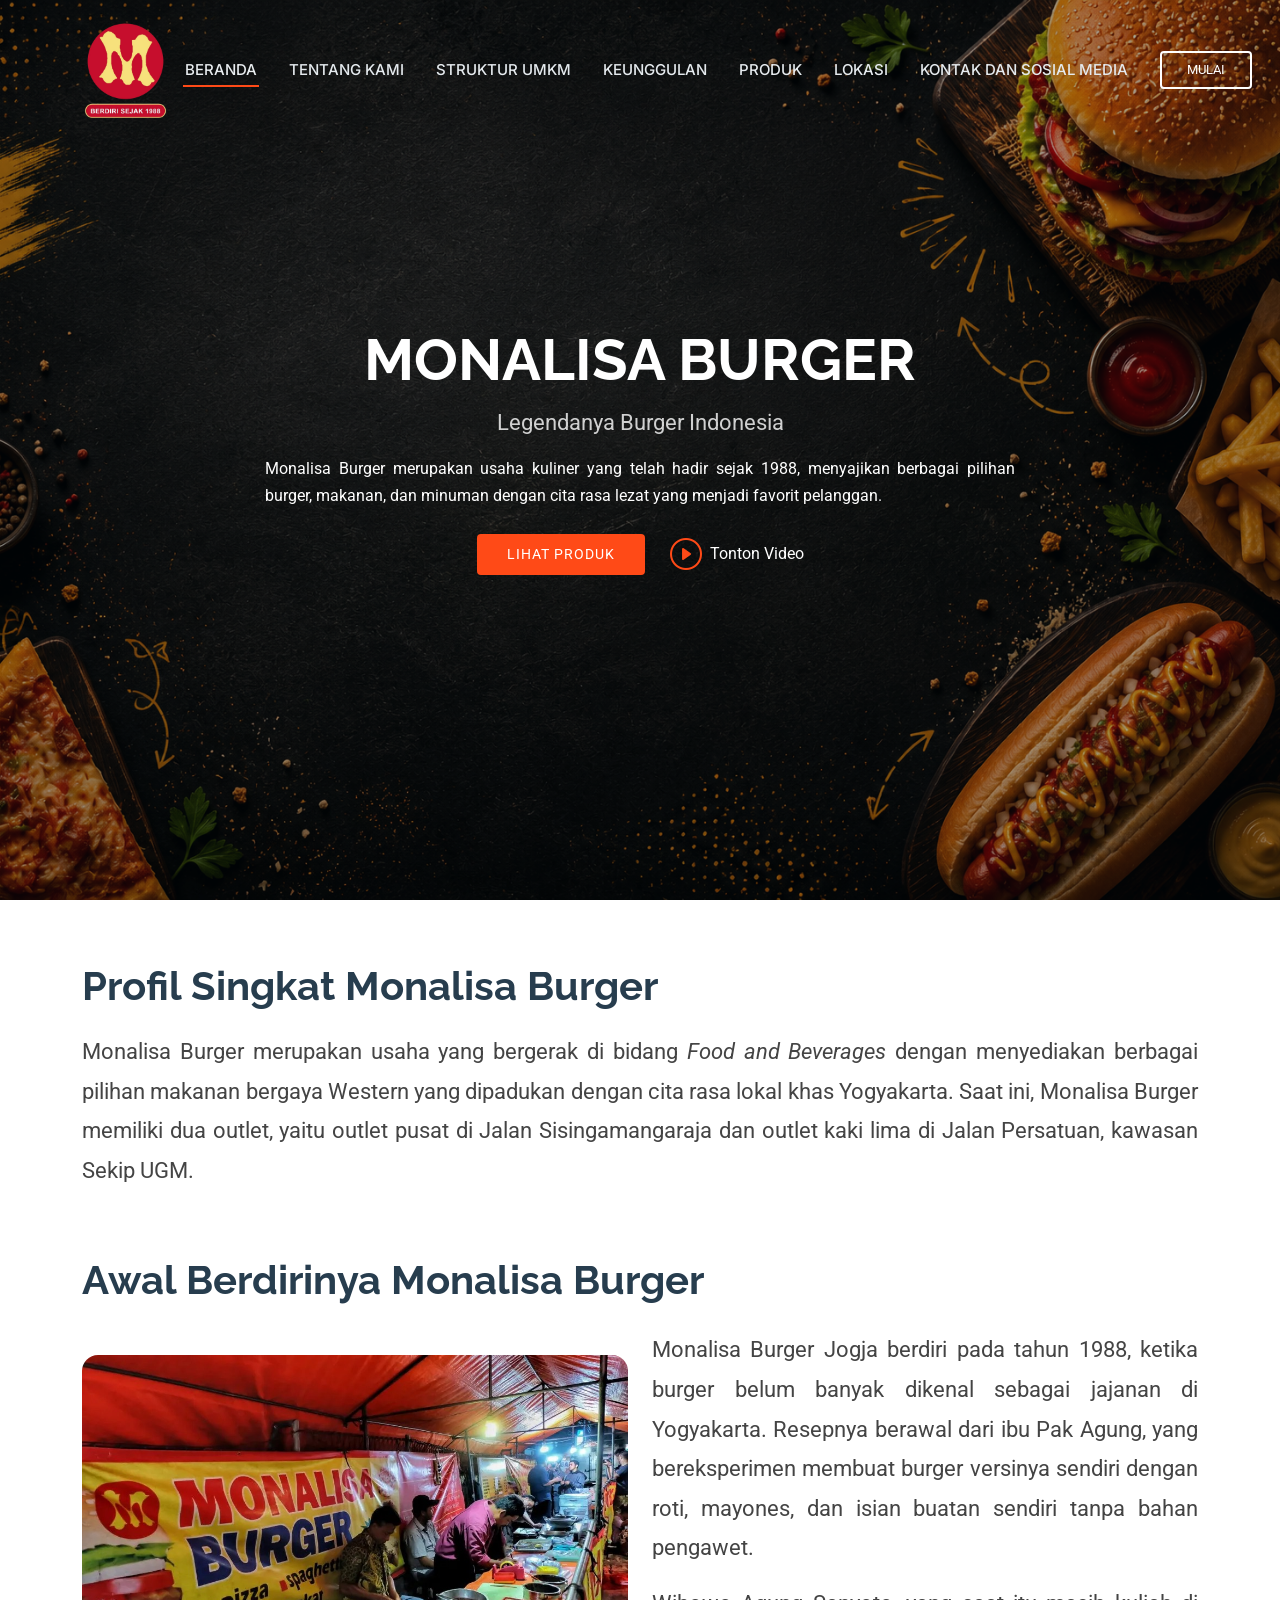
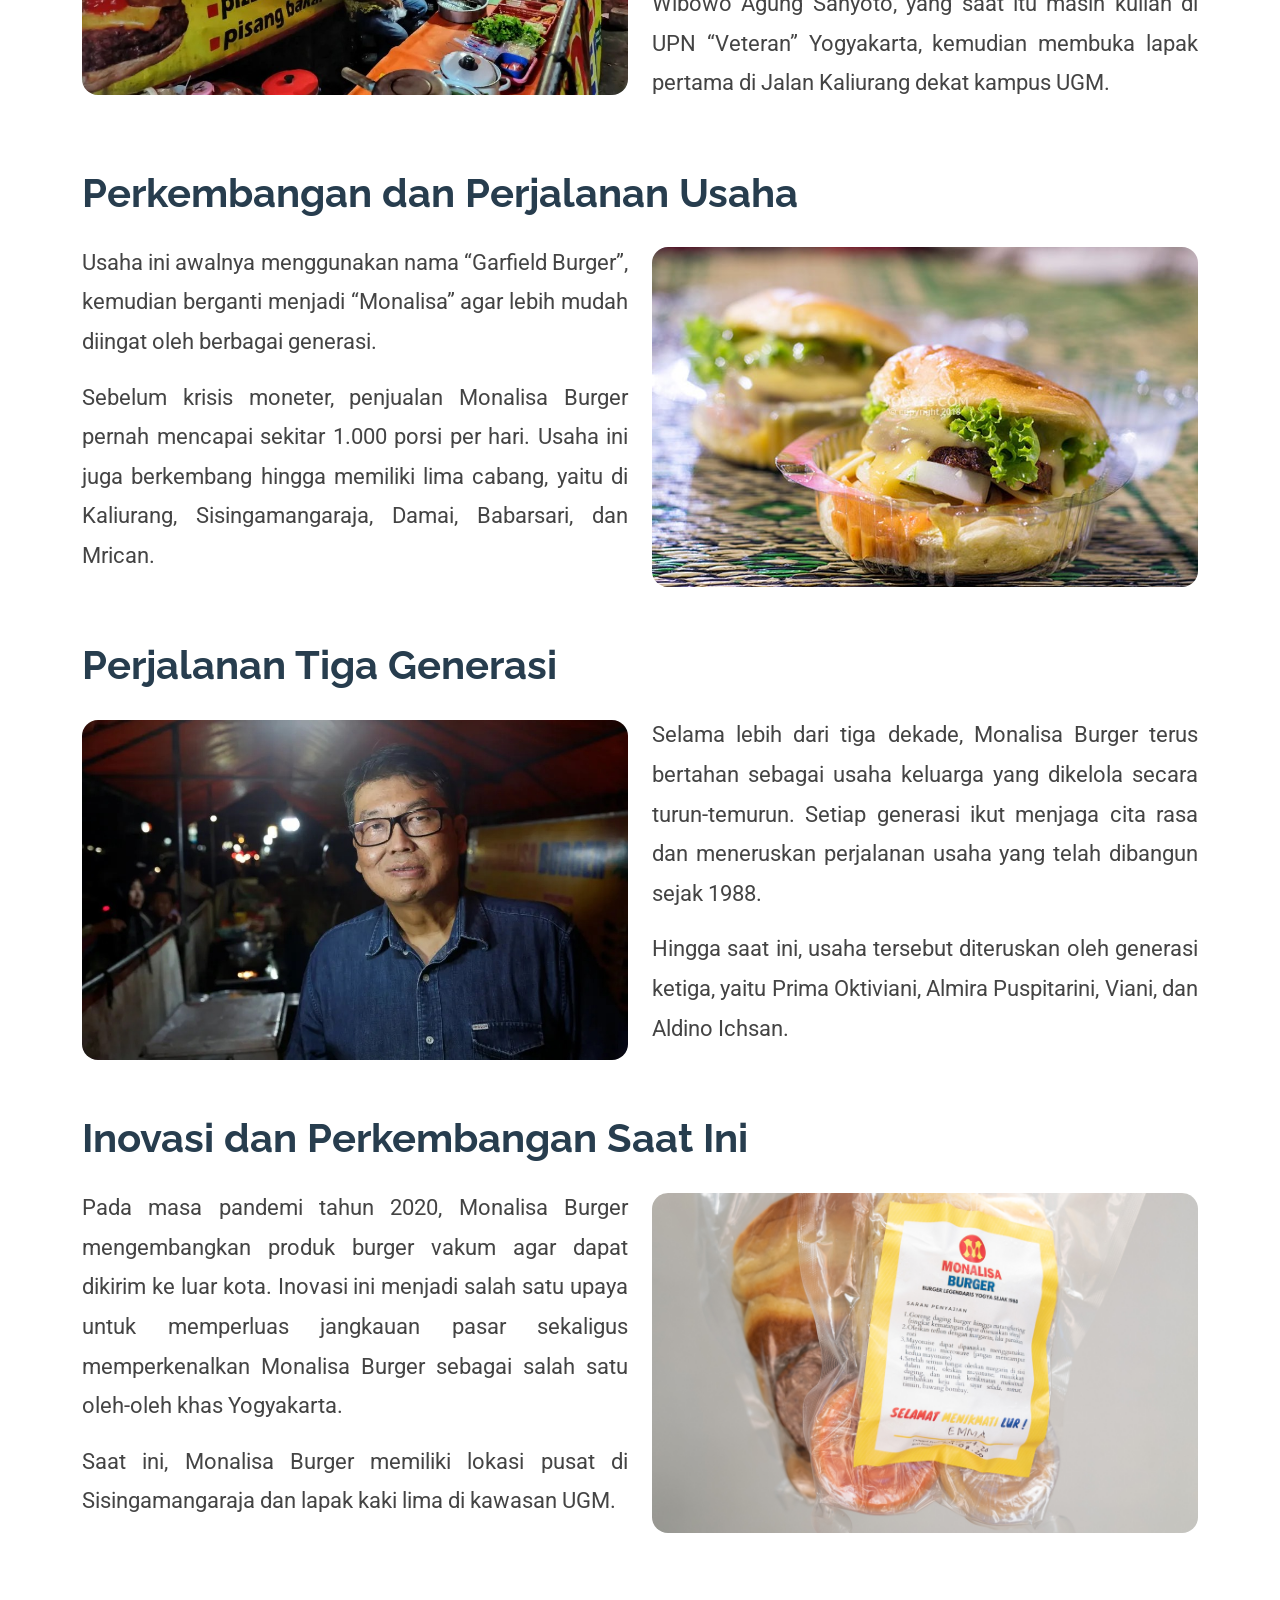
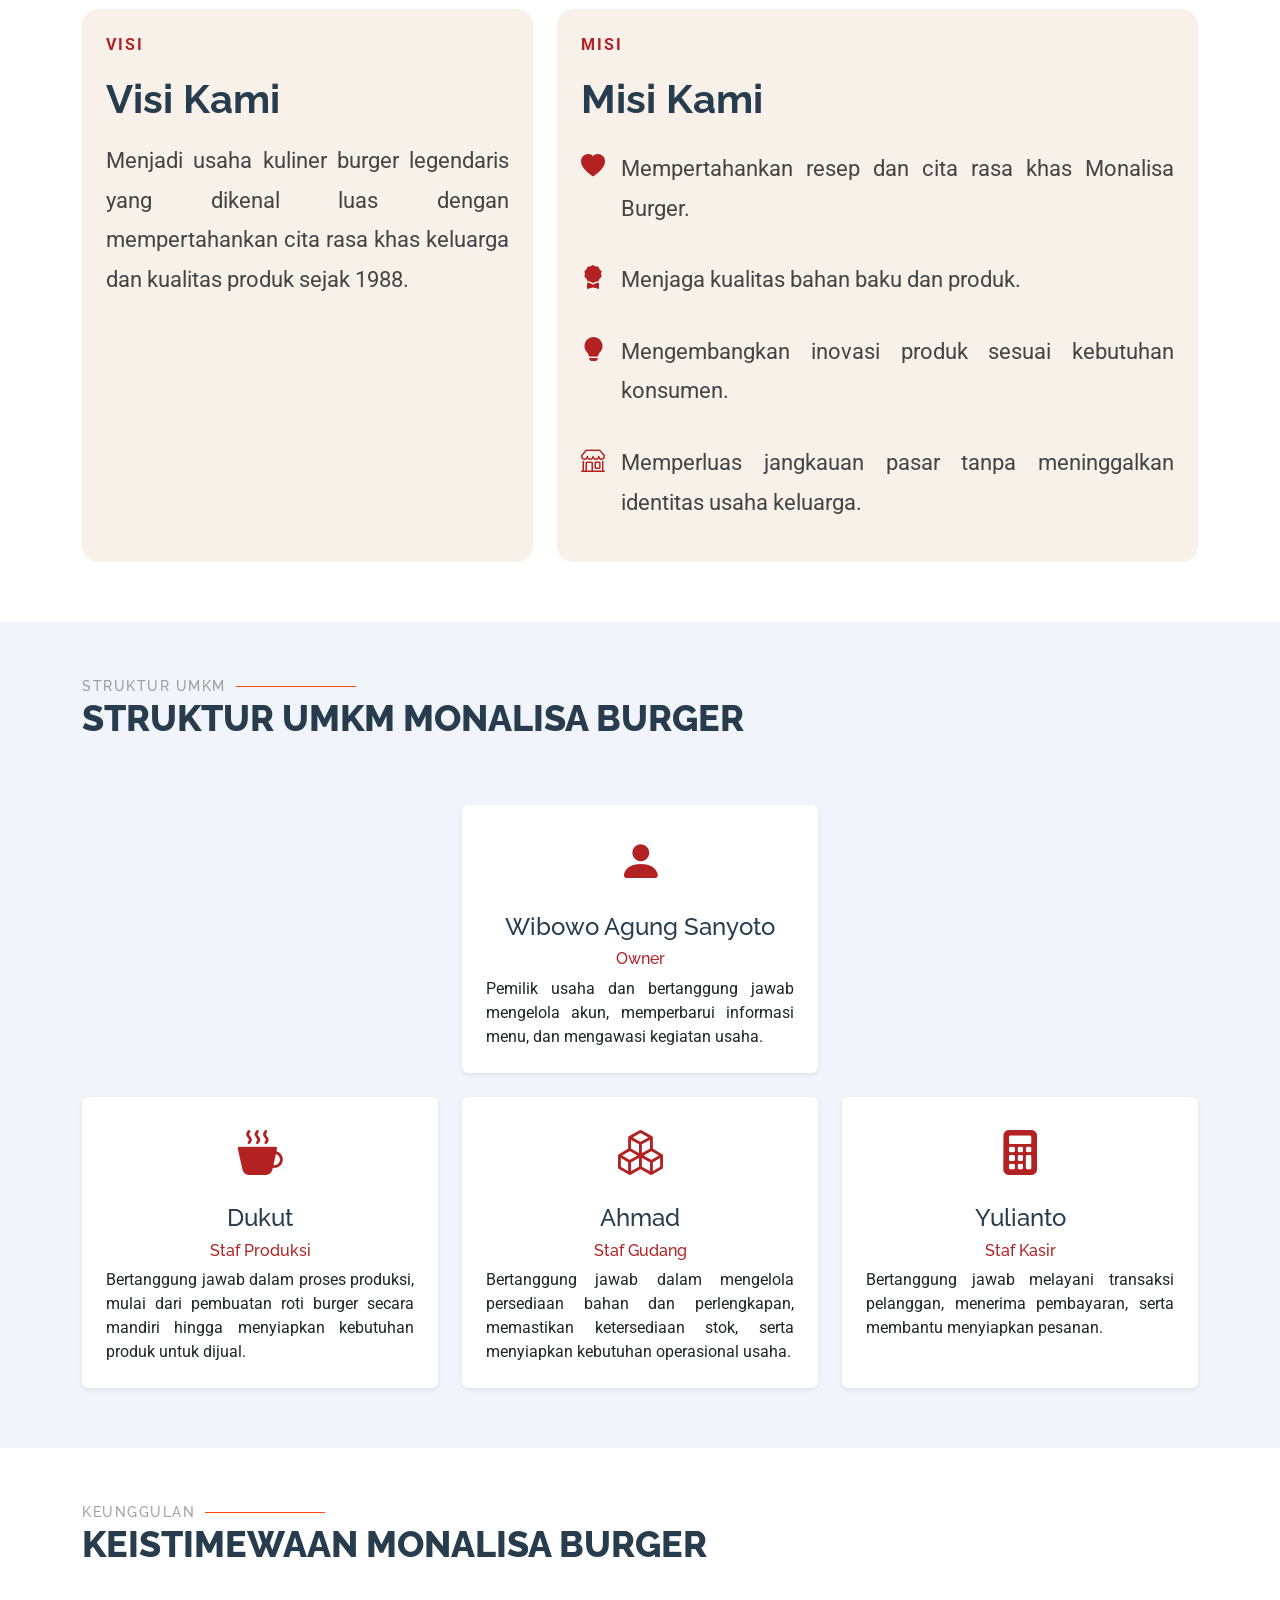
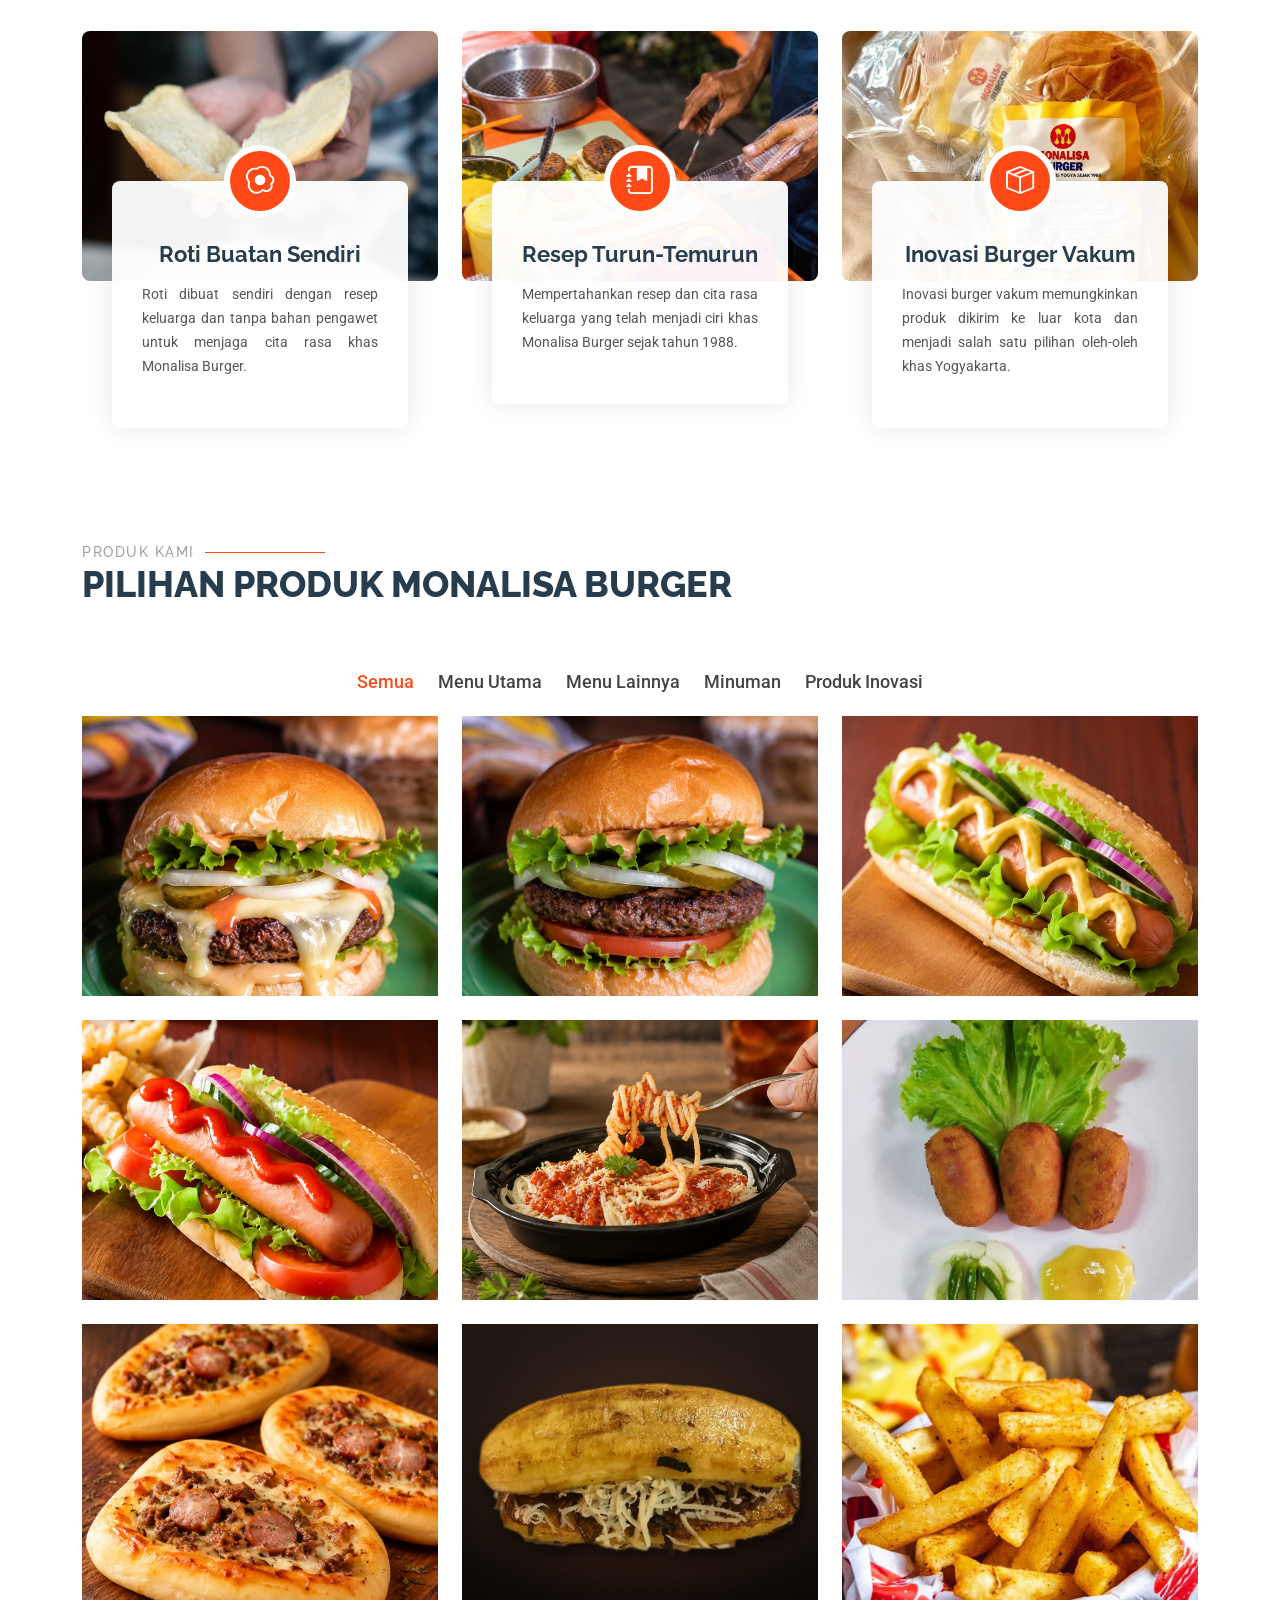
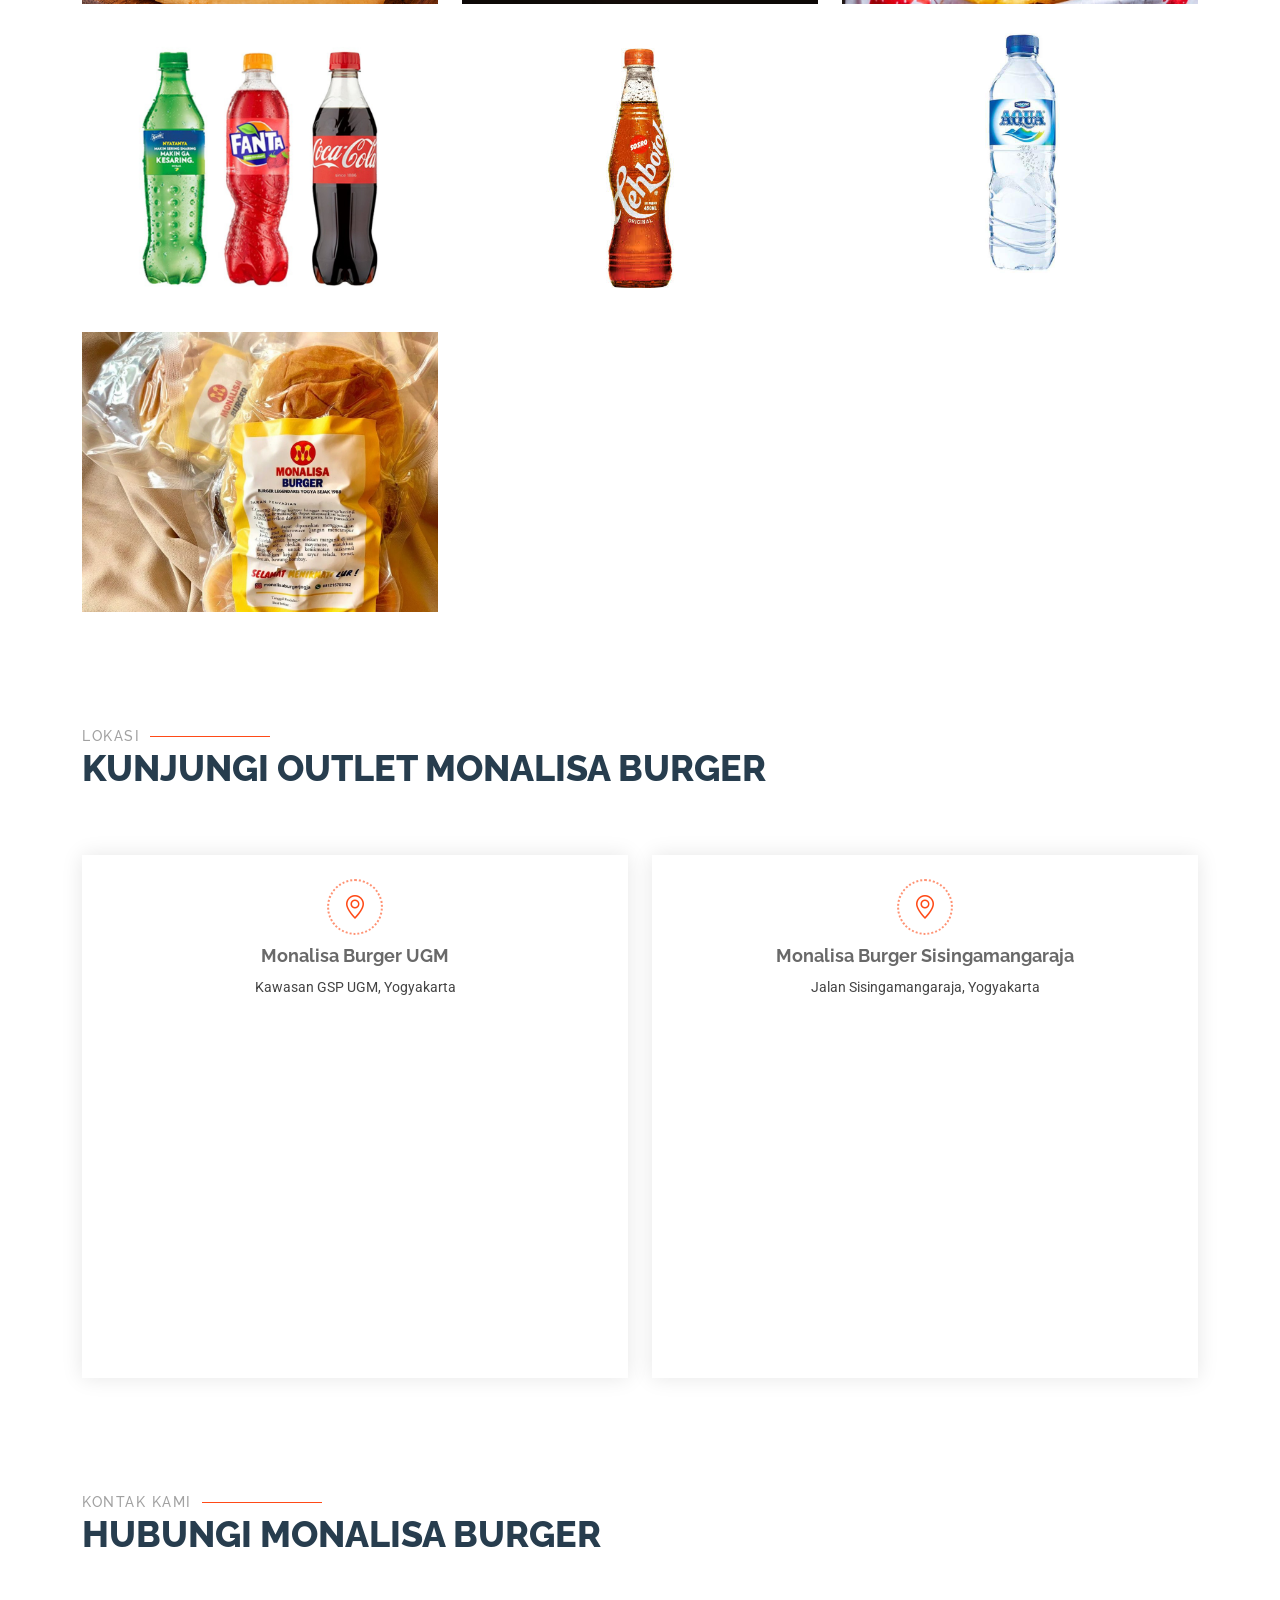
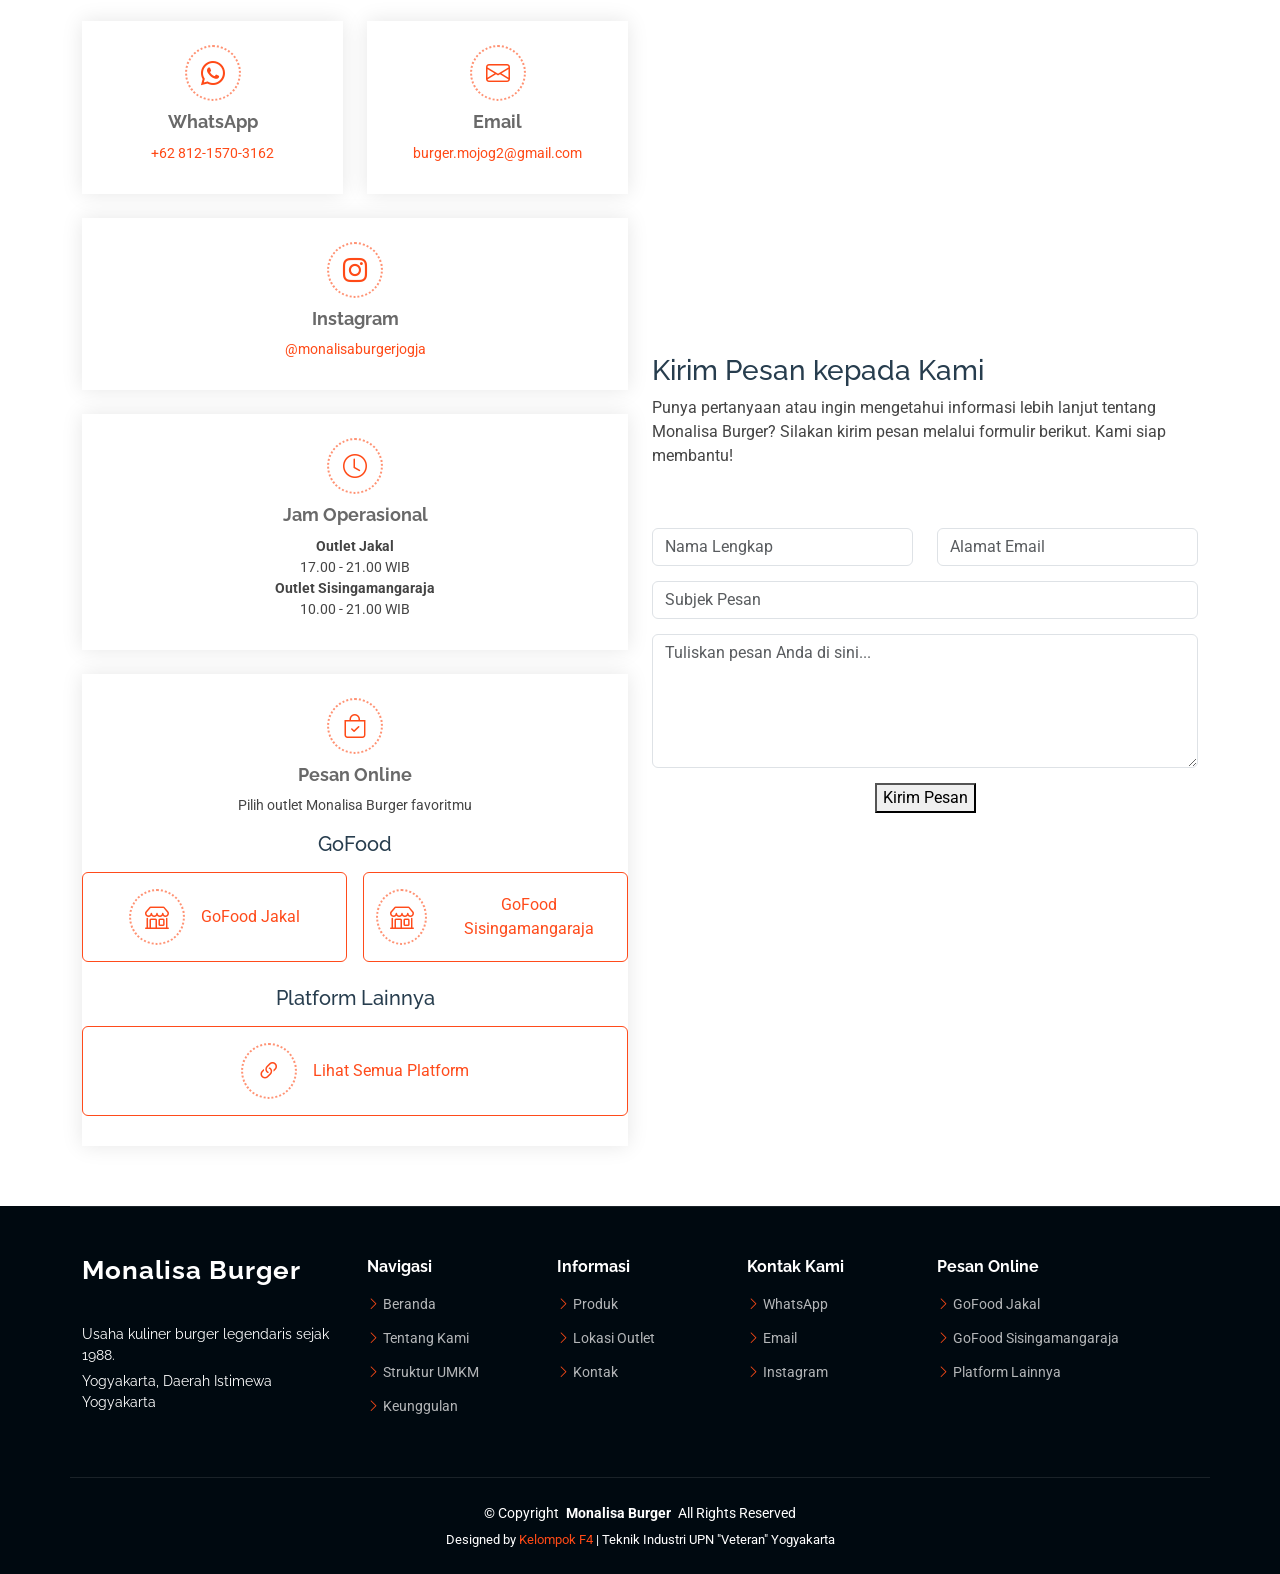
==== commit e894ce10: "Update index.html" ====
--- a/index.html
+++ b/index.html
@@ -724,7 +724,22 @@
   </div>
 </div><!-- End Instagram Item -->
 
-
+<!-- Jam Operasional -->
+<div class="col-lg-12">
+  <div class="info-item d-flex flex-column justify-content-center align-items-center"
+       data-aos="fade-up" data-aos-delay="450">
+
+    <i class="bi bi-clock"></i>
+    <h3>Jam Operasional</h3>
+
+    <p><strong>Outlet Jakal</strong></p>
+    <p>17.00 - 21.00 WIB</p>
+
+    <p><strong>Outlet Sisingamangaraja</strong></p>
+    <p>10.00 - 21.00 WIB</p>
+
+  </div>
+</div><!-- End Jam Operasional Item -->
 
 <div class="col-lg-12">
   <div class="info-item d-flex flex-column justify-content-center align-items-center" data-aos="fade-up">
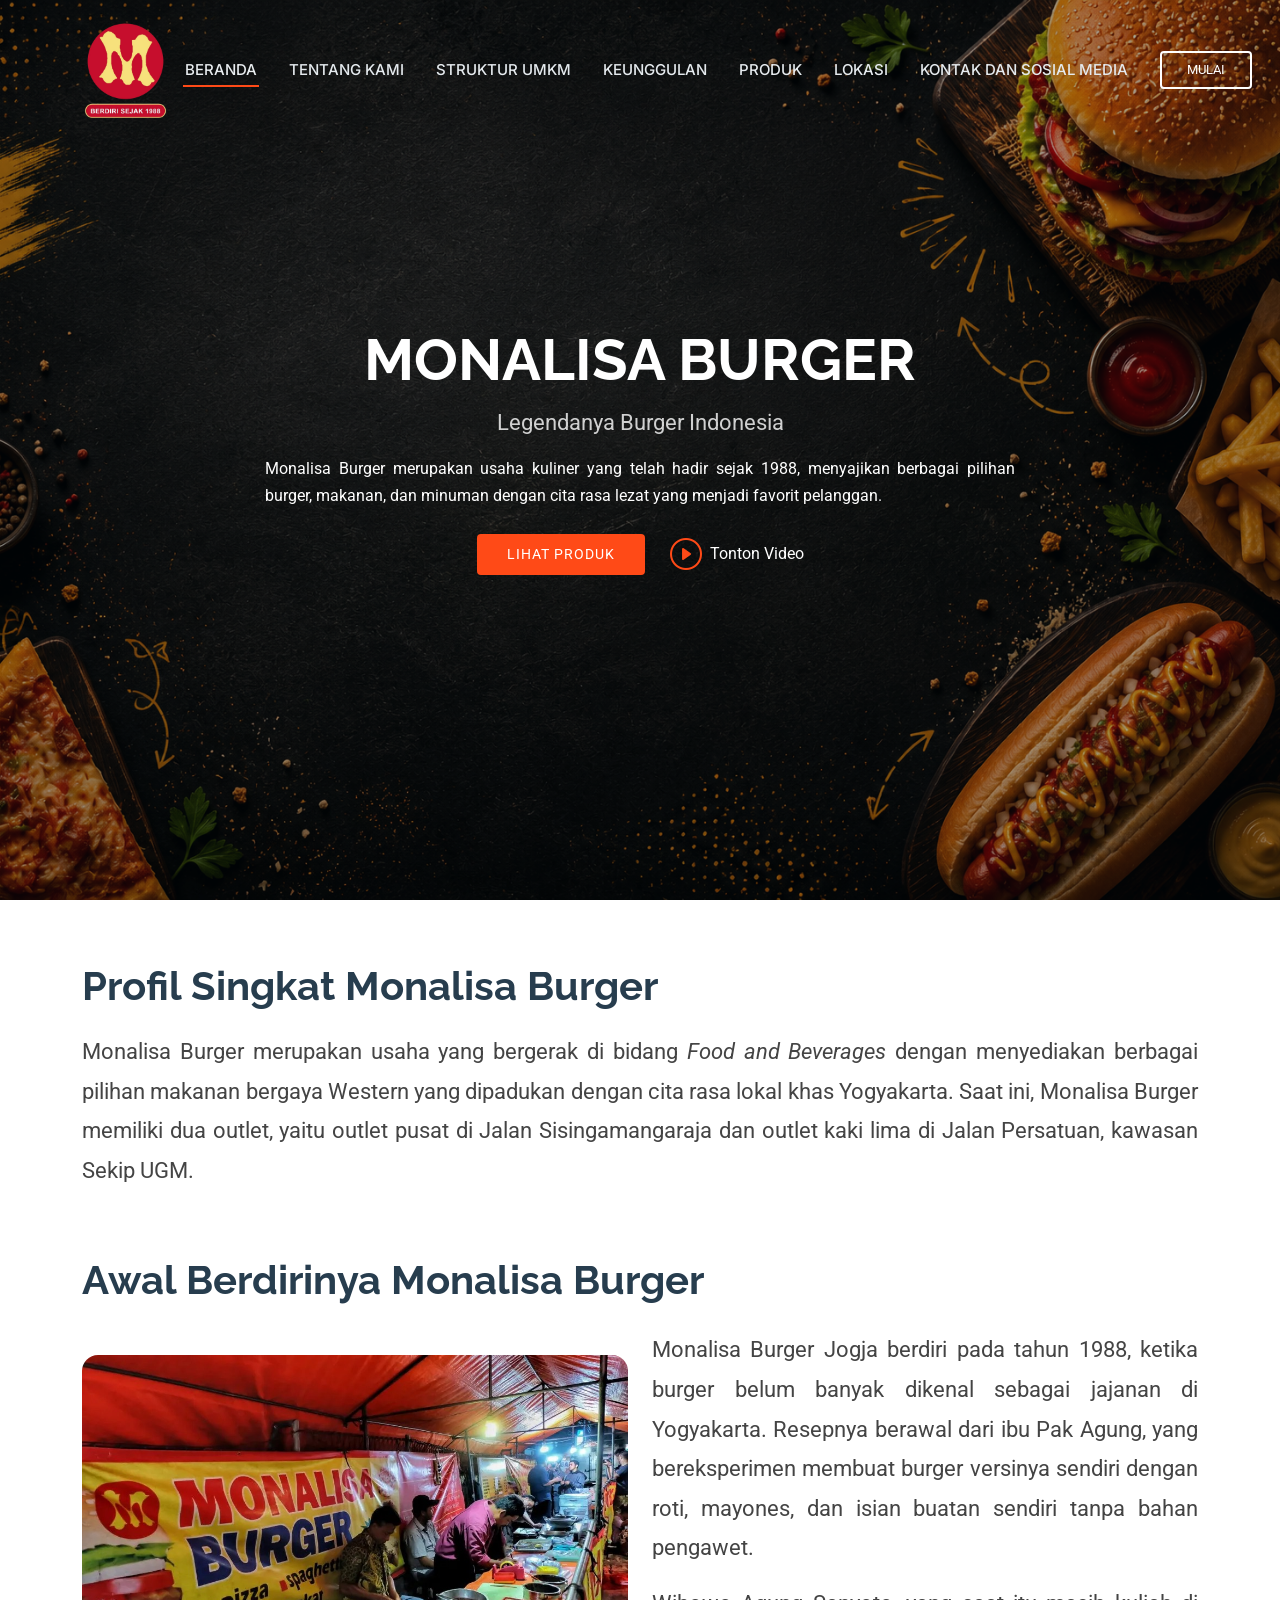
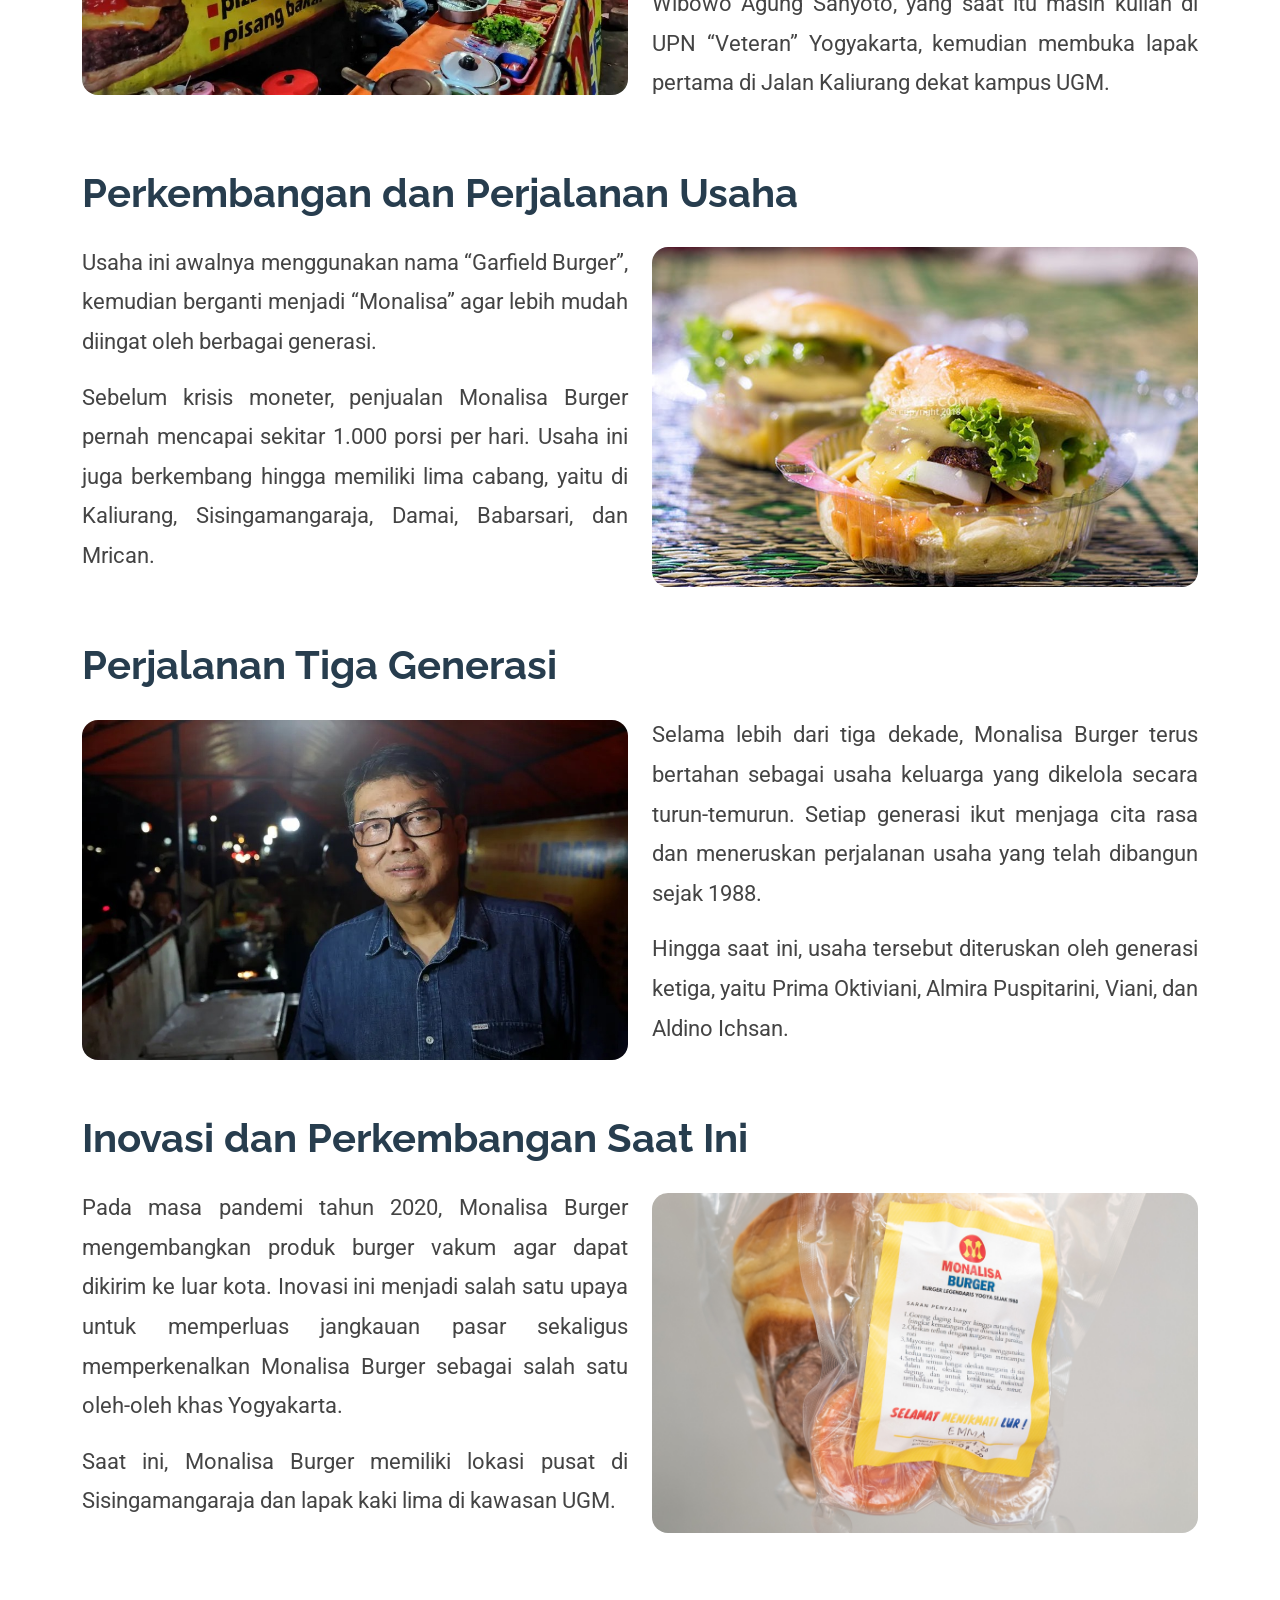
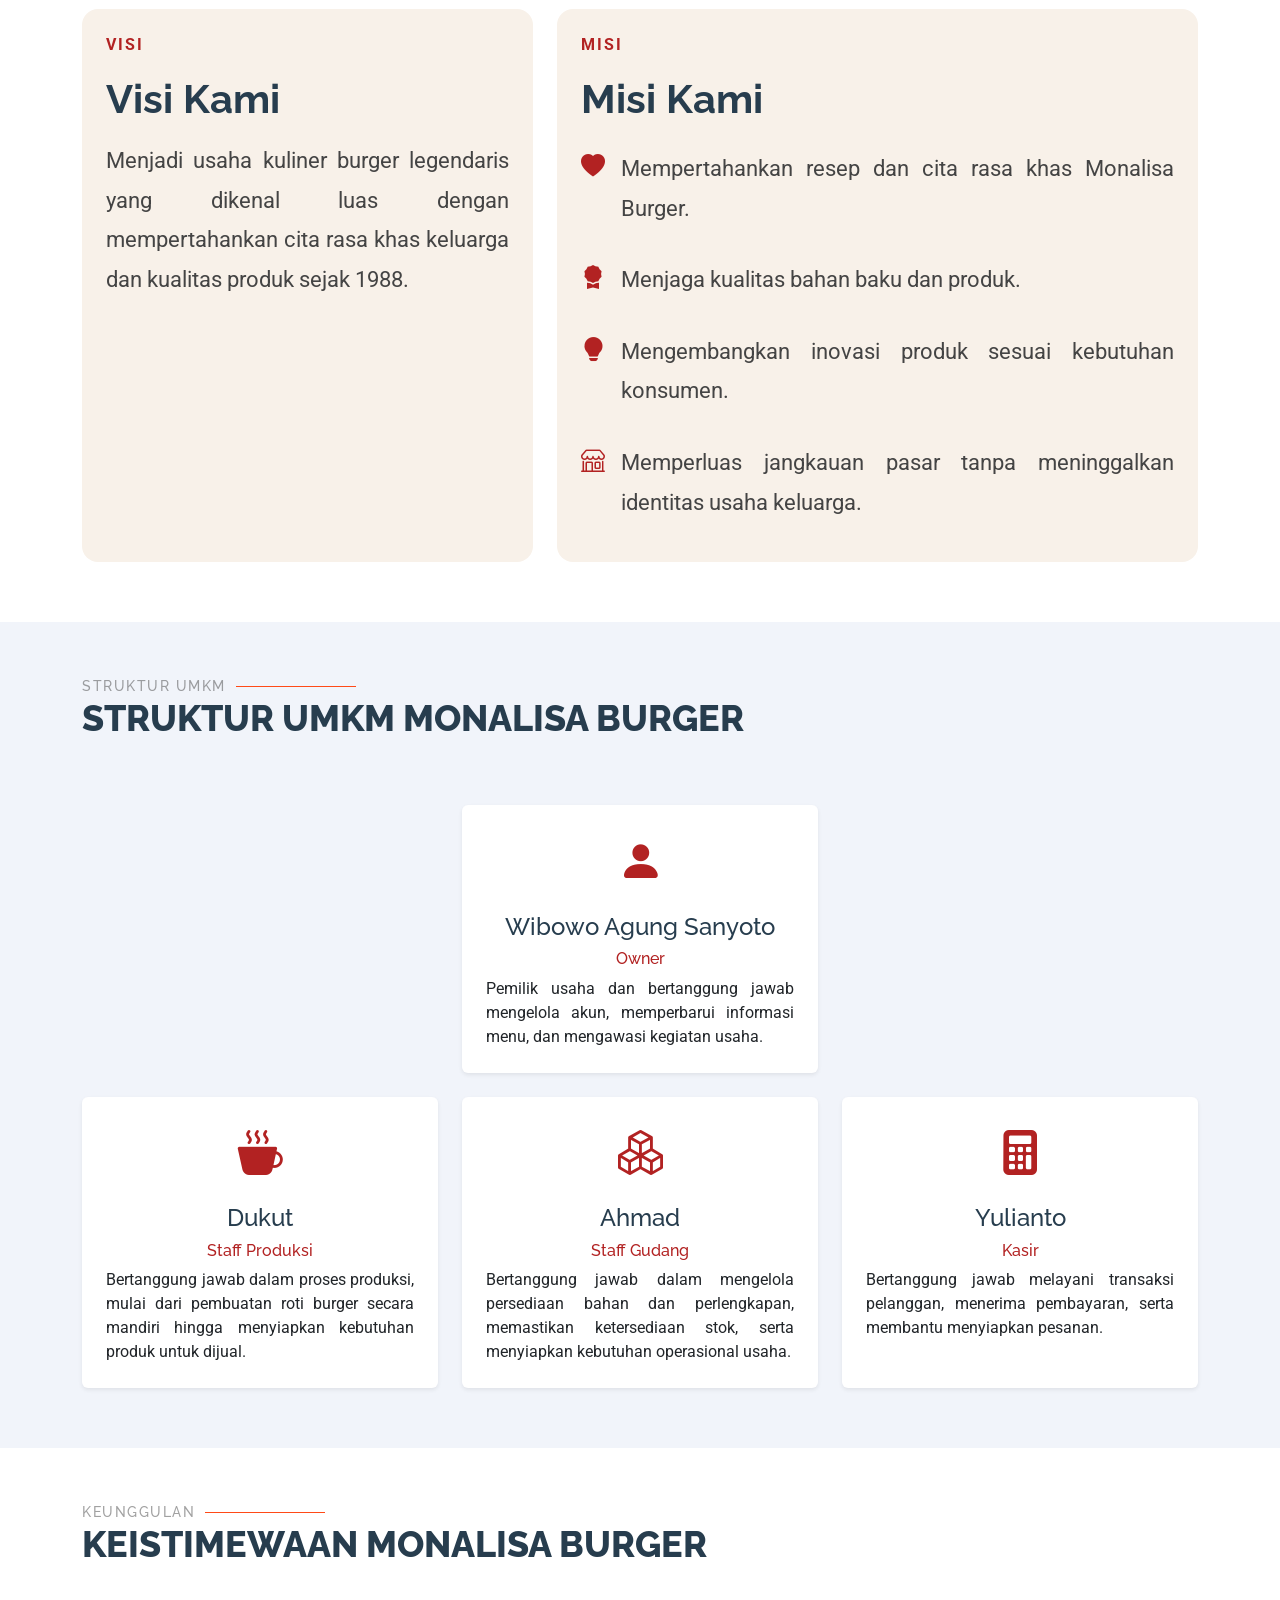
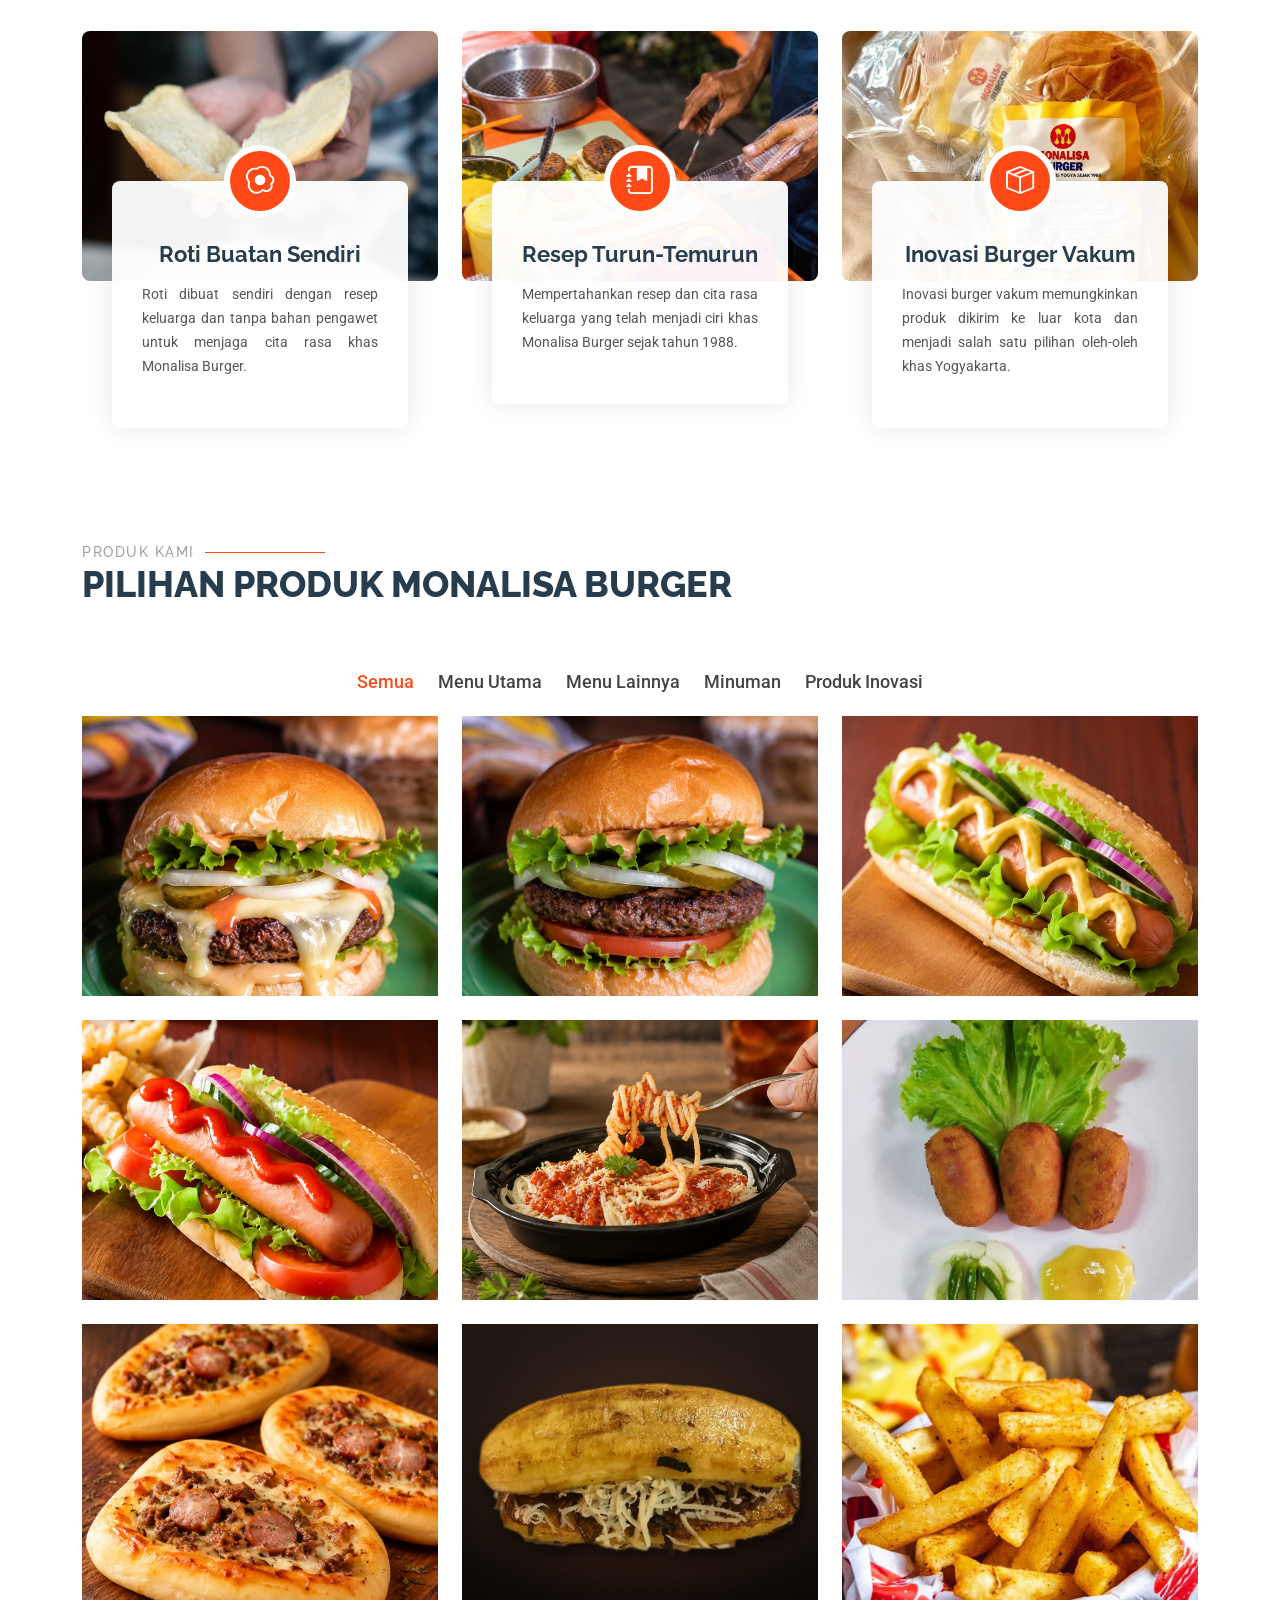
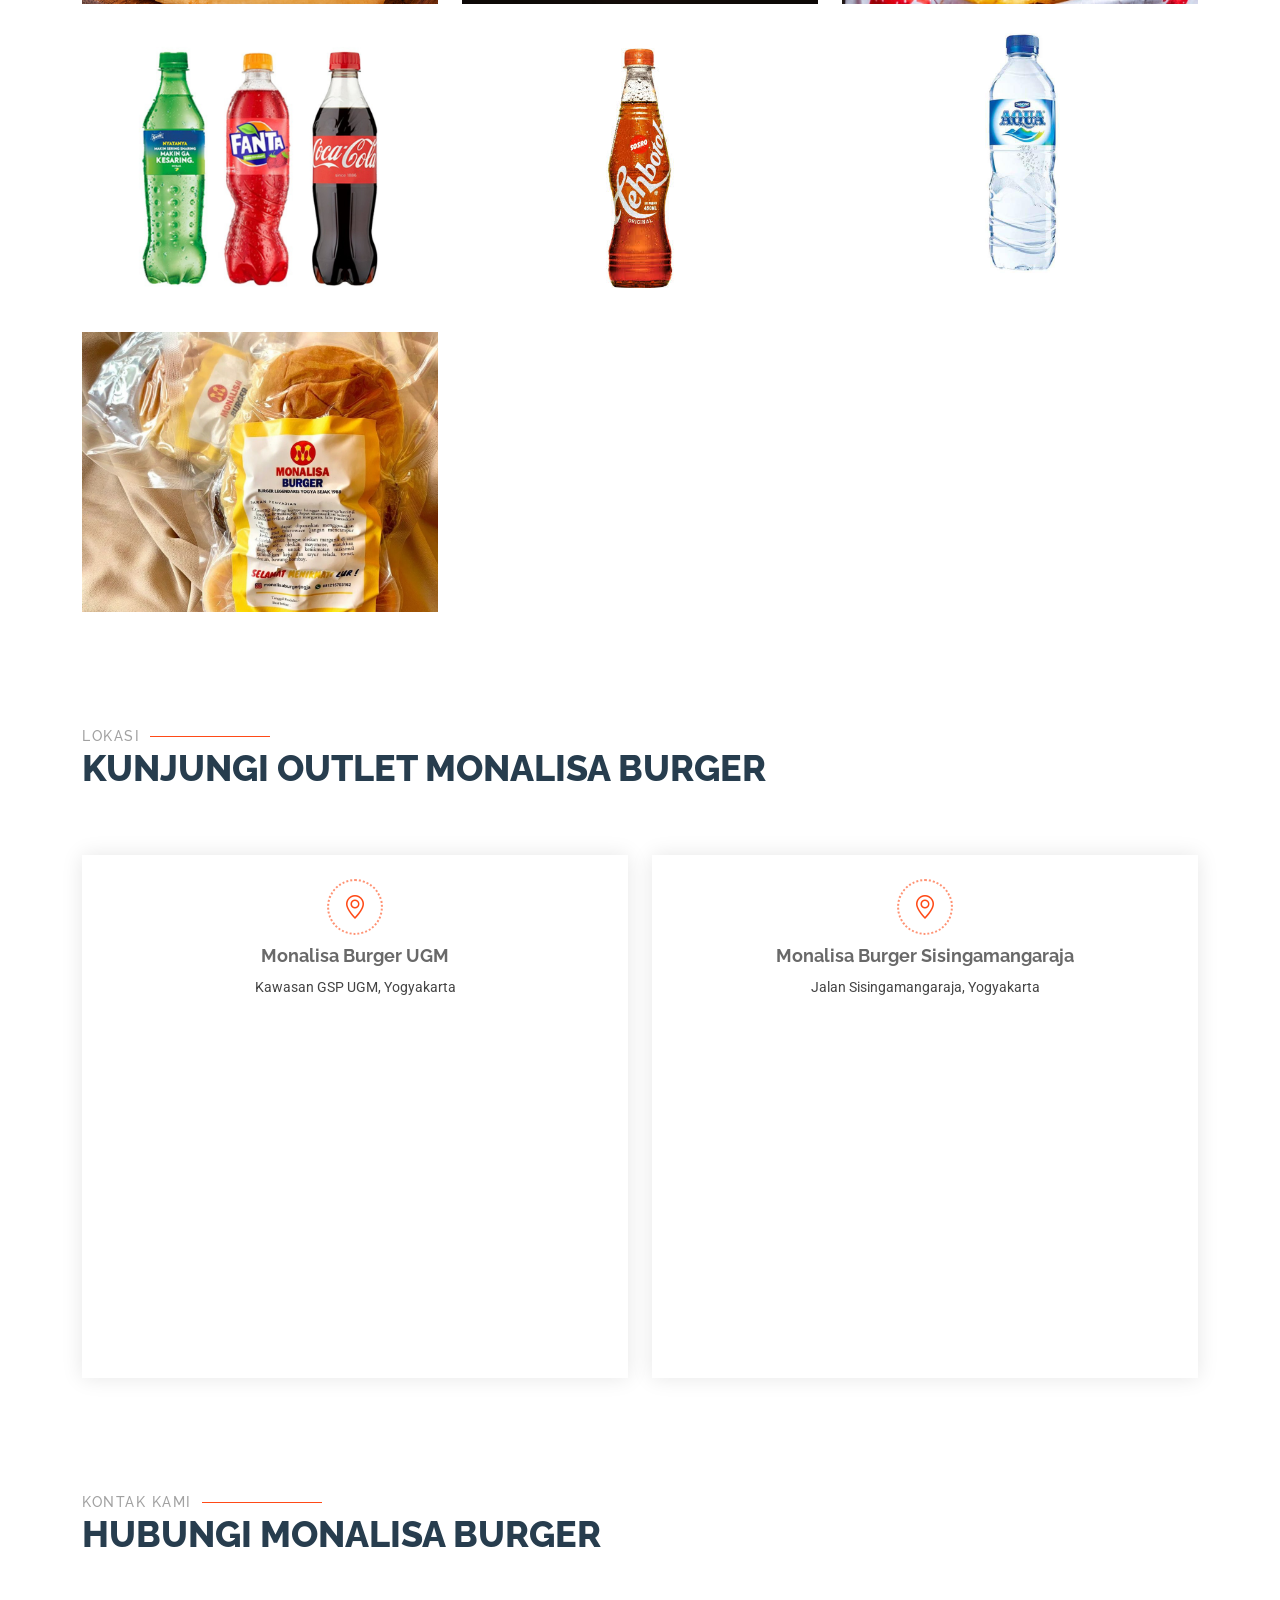
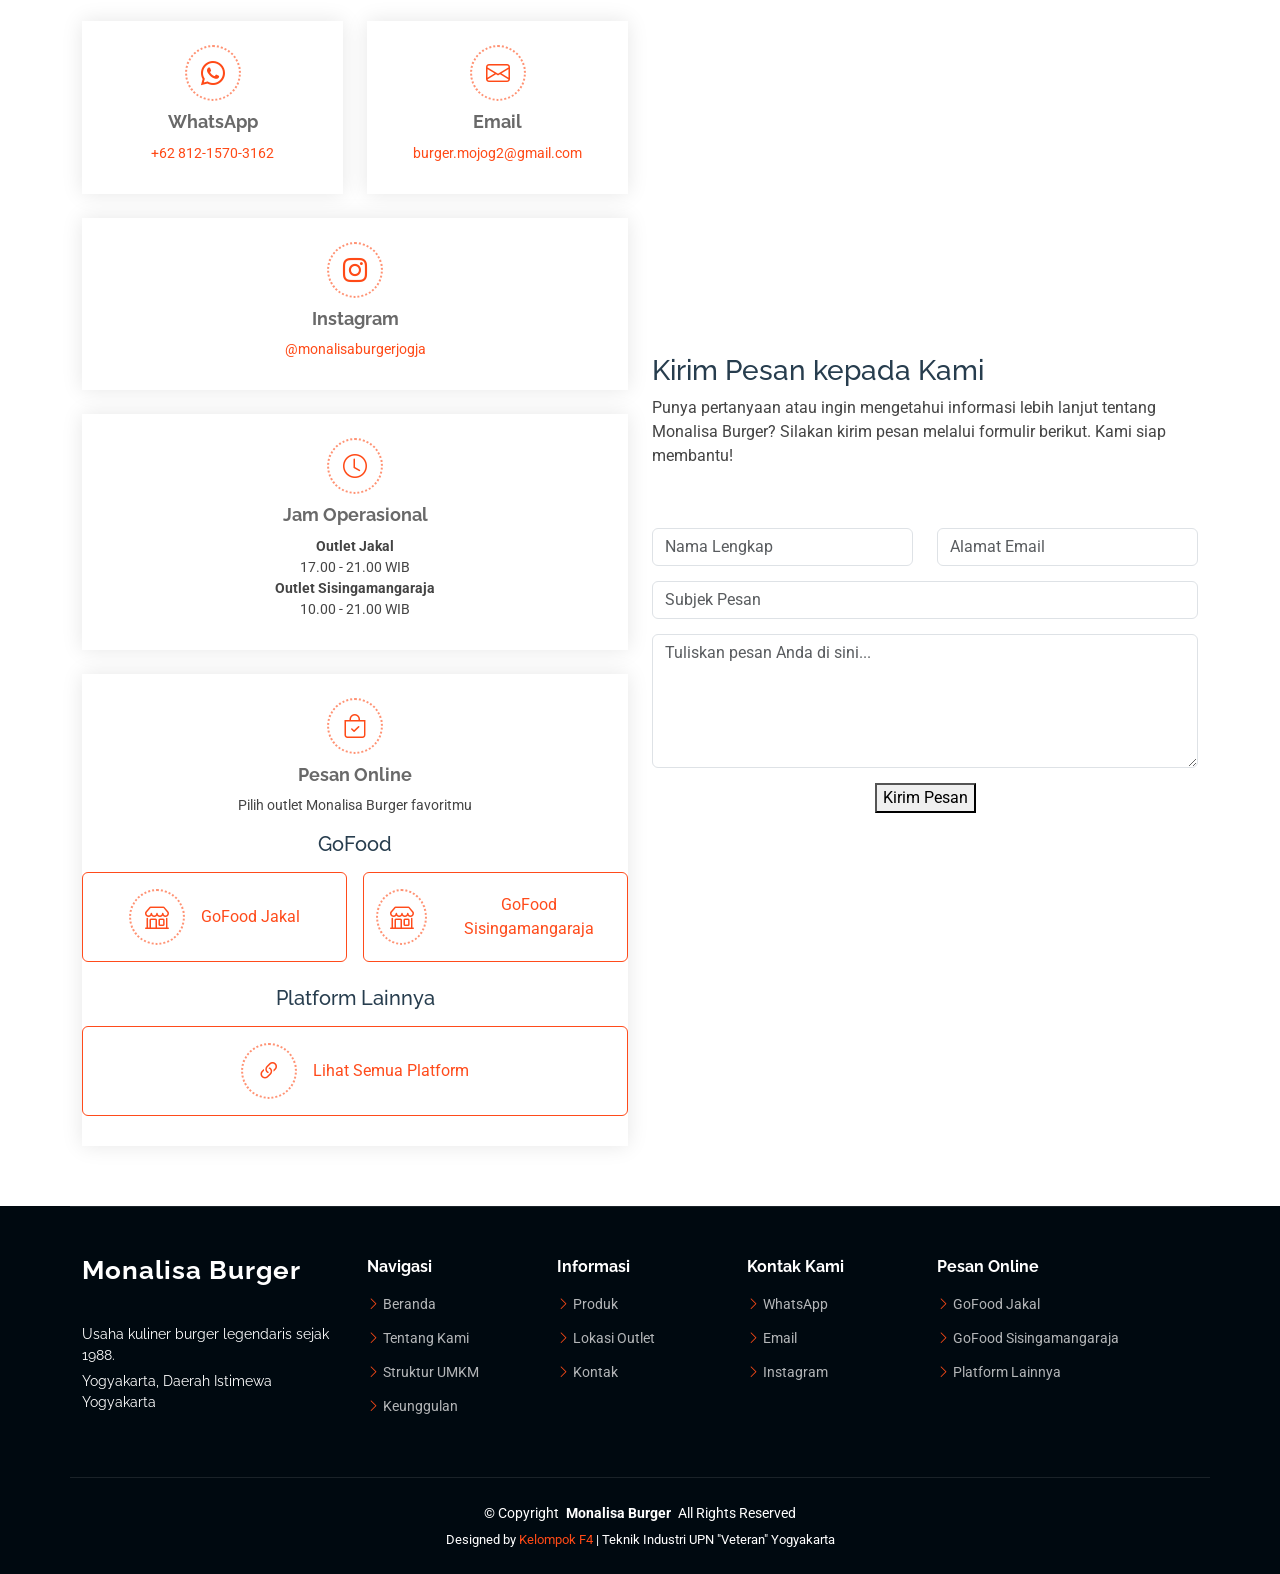
==== commit 1154fa8f: "Update index.html" ====
--- a/index.html
+++ b/index.html
@@ -260,7 +260,7 @@
             <i class="bi bi-cup-hot-fill" style="font-size: 45px; color: #b22222;"></i>
           </div>
           <h4>Dukut</h4>
-          <h6 style="color: #b22222;">Staf Produksi</h6>
+          <h6 style="color: #b22222;">Staff Produksi</h6>
           <p class="mb-0">Bertanggung jawab dalam proses produksi, mulai dari pembuatan roti burger secara mandiri hingga menyiapkan kebutuhan produk untuk dijual.</p>
         </div>
       </div>
@@ -272,7 +272,7 @@
             <i class="bi bi-boxes" style="font-size: 45px; color: #b22222;"></i>
           </div>
           <h4>Ahmad</h4>
-          <h6 style="color: #b22222;">Staf Gudang</h6>
+          <h6 style="color: #b22222;">Staff Gudang</h6>
           <p class="mb-0">Bertanggung jawab dalam mengelola persediaan bahan dan perlengkapan, memastikan ketersediaan stok, serta menyiapkan kebutuhan operasional usaha.</p>
         </div>
       </div>
@@ -284,7 +284,7 @@
           <i class="bi bi-calculator-fill" style="font-size: 45px; color: #b22222;"></i>
           </div>
           <h4>Yulianto</h4>
-          <h6 style="color: #b22222;">Staf Kasir</h6>
+          <h6 style="color: #b22222;">Kasir</h6>
           <p class="mb-0">Bertanggung jawab melayani transaksi pelanggan, menerima pembayaran, serta membantu menyiapkan pesanan.</p>
         </div>
       </div>
